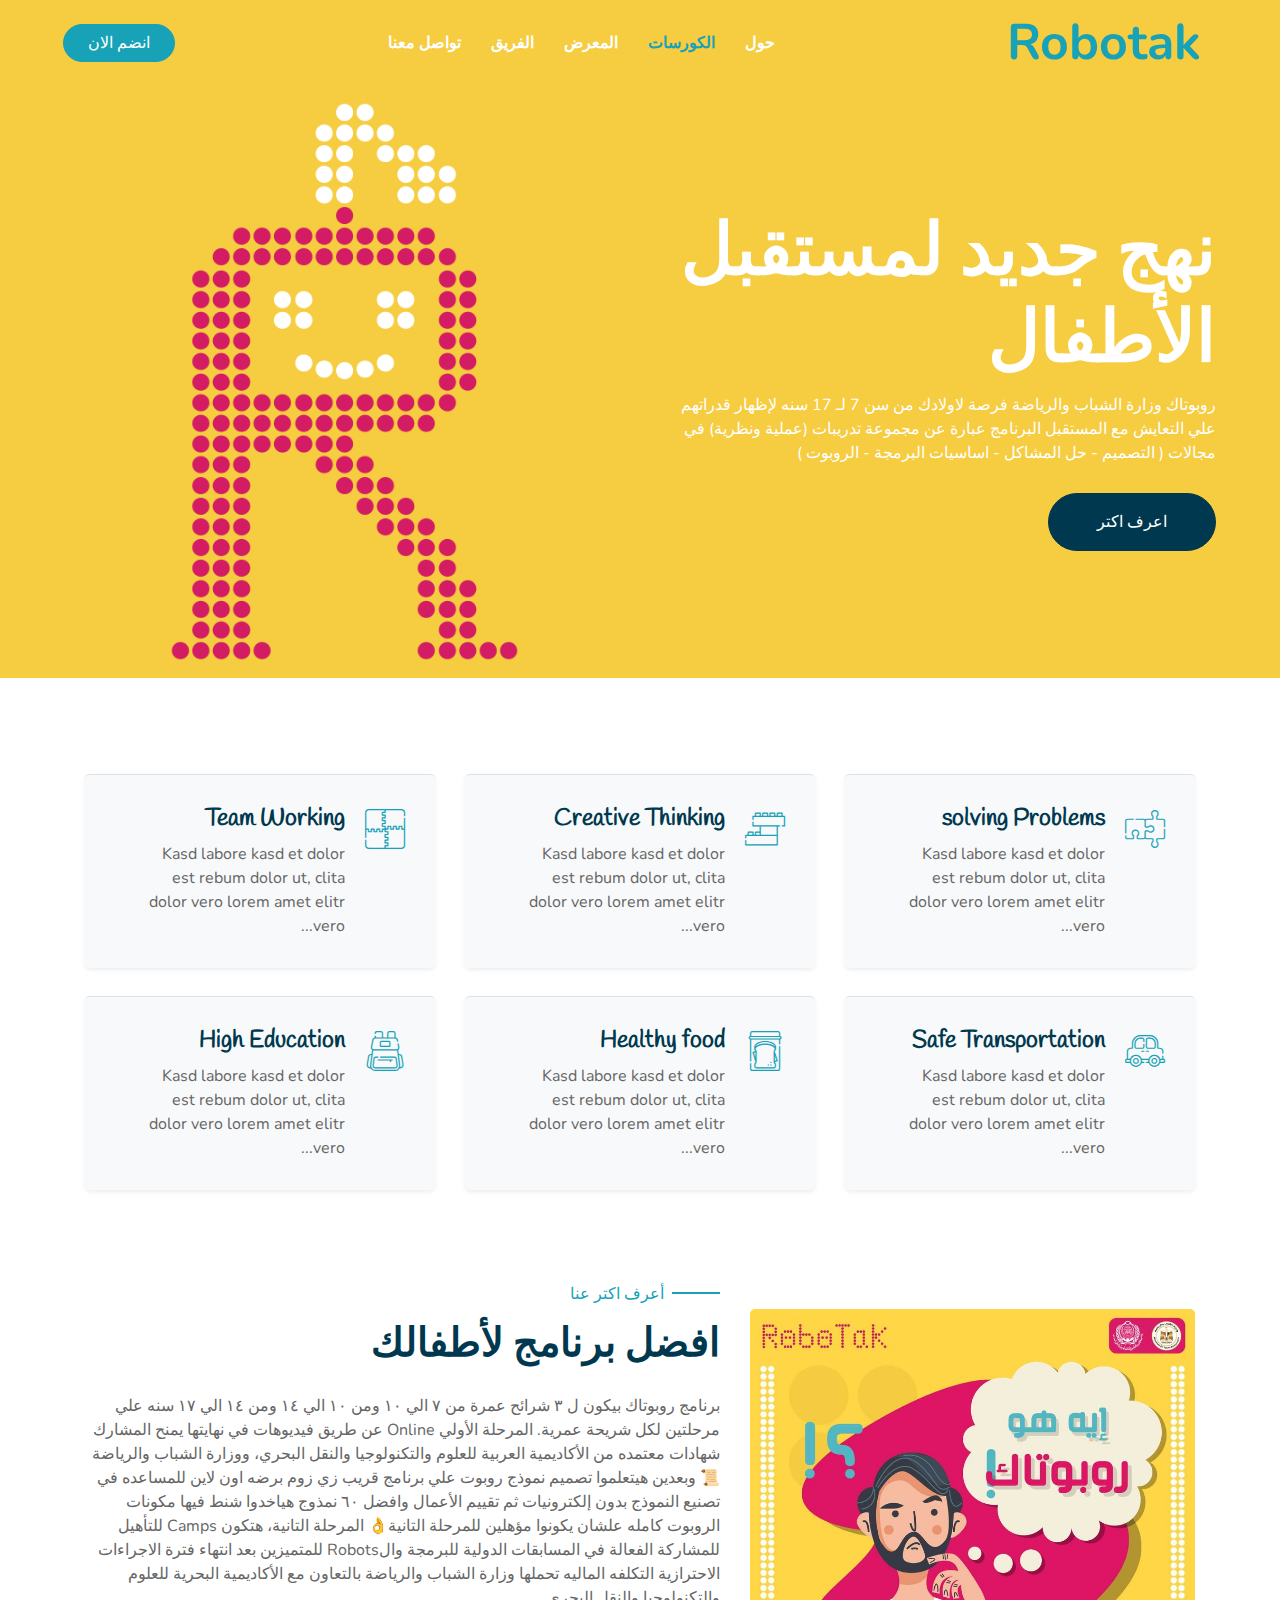
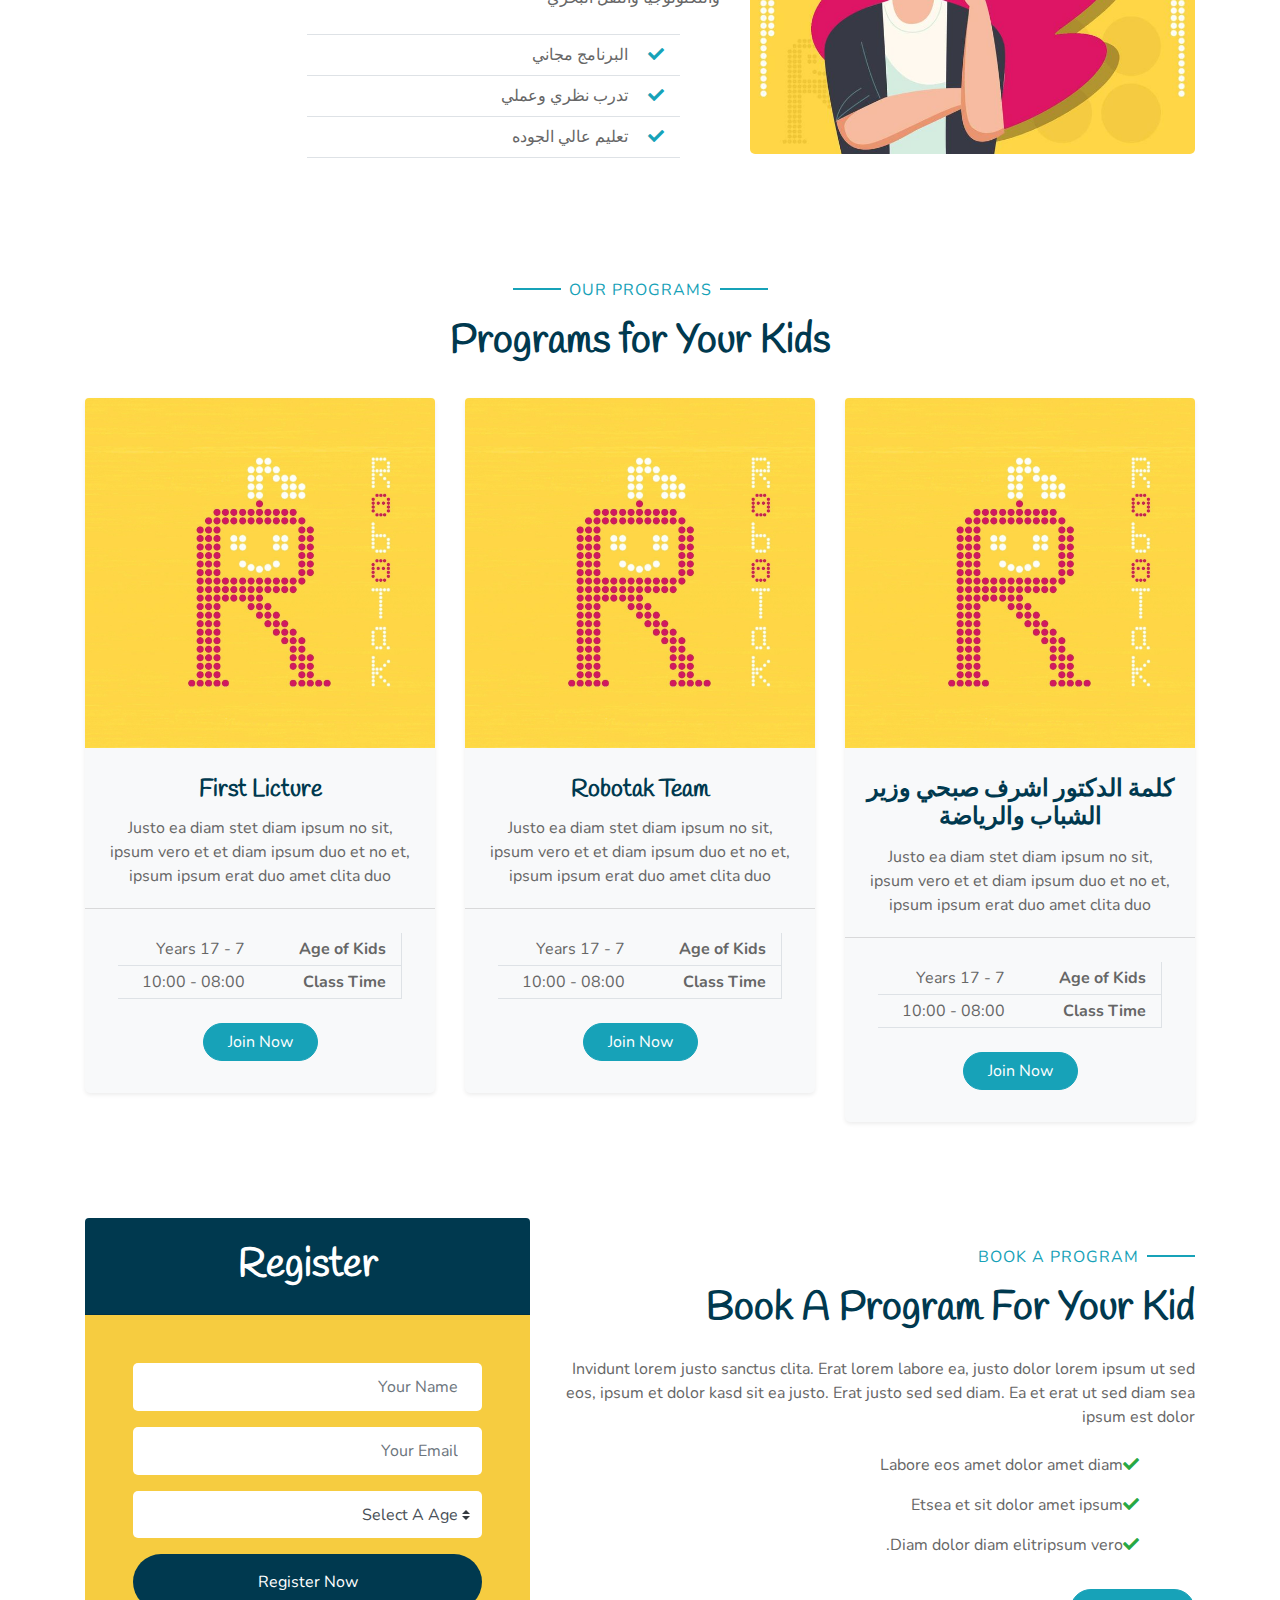
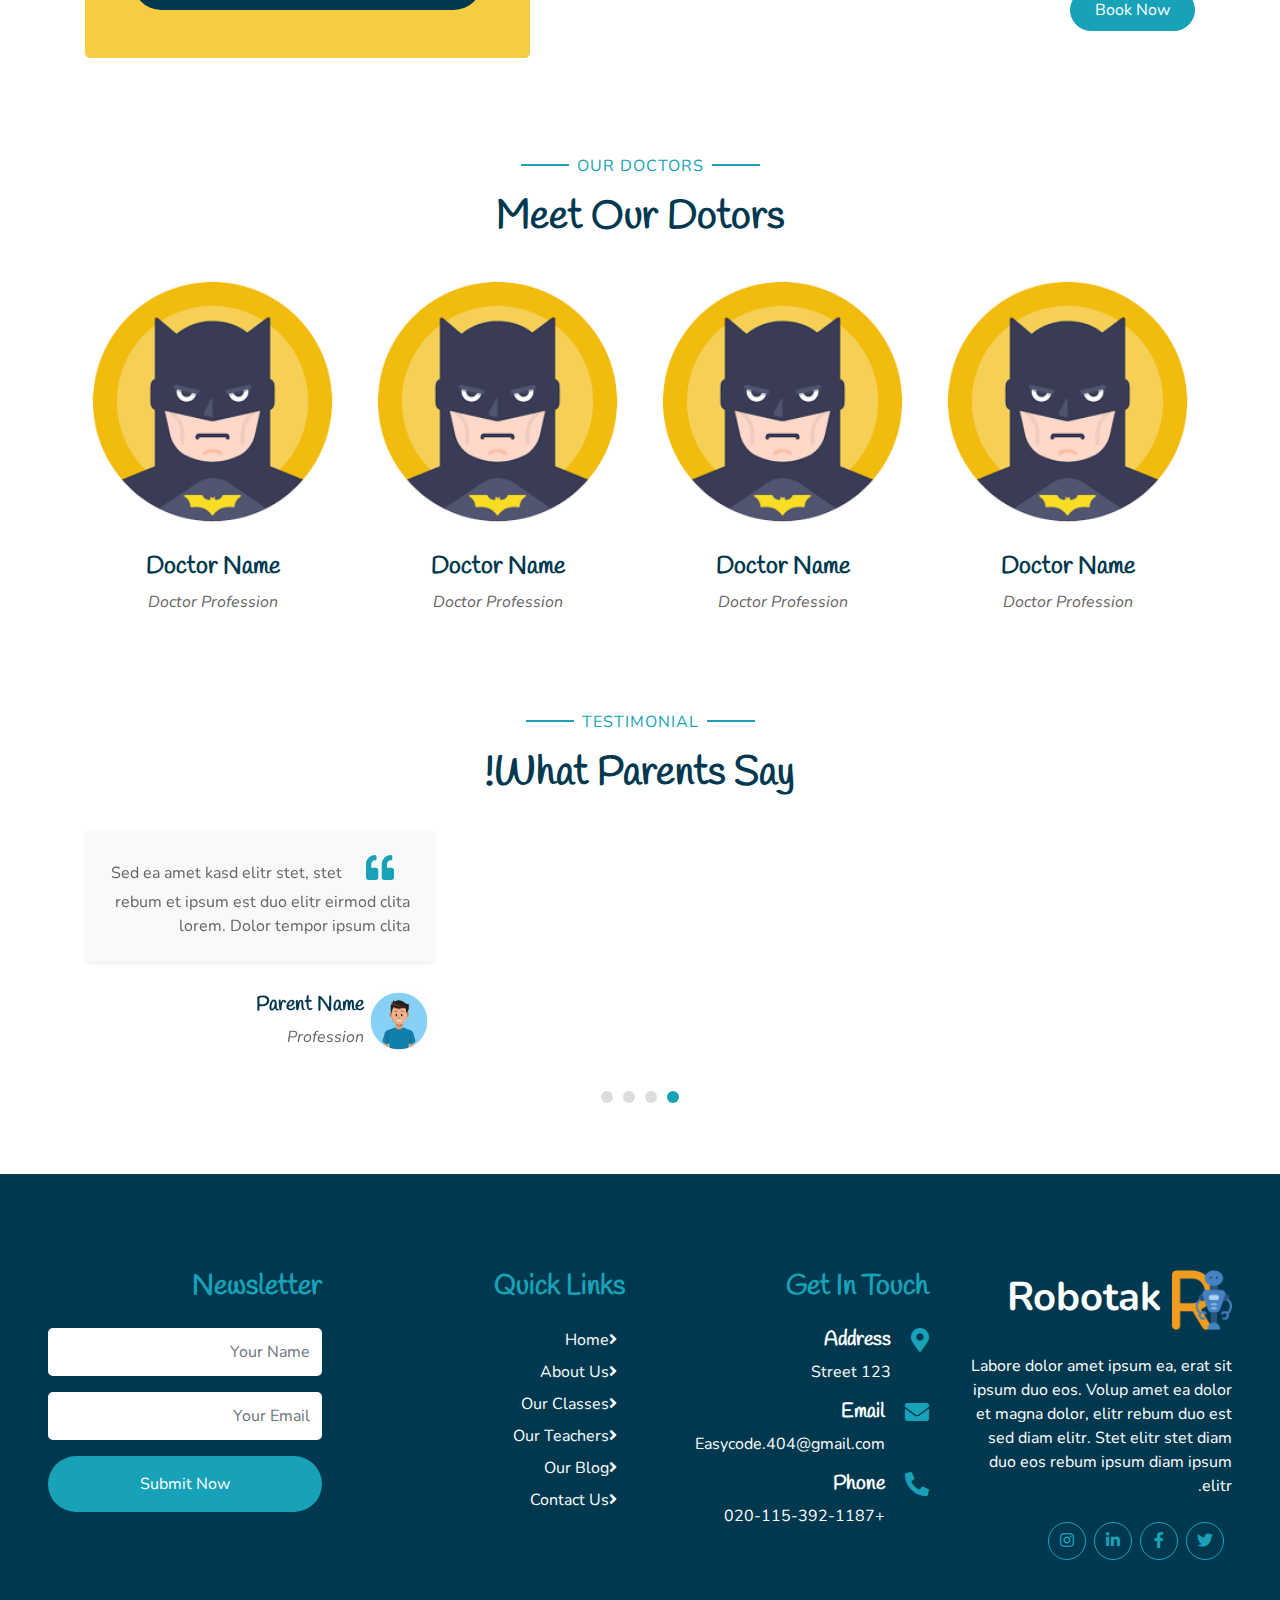
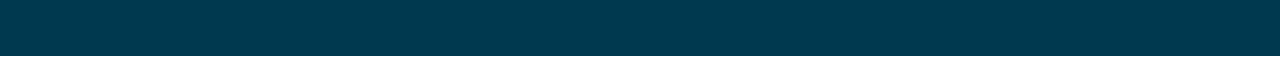
==== index.html @ 868e97be "Update index.html" ====
<!DOCTYPE html>
<html lang="ar" ><head>
    <meta charset="utf-8">
    <title>Robotak - Home</title>
    <meta content="width=device-width, initial-scale=1.0" name="viewport">
    <meta content="Free HTML Templates" name="keywords">
    <meta content="Free HTML Templates" name="description">

    <!-- Favicon -->
    <link href="img/header.png" rel="icon">

    <!-- Google Web Fonts -->
    <link rel="preconnect" href="https://fonts.gstatic.com">
    <link href="https://fonts.googleapis.com/css2?family=Handlee&amp;family=Nunito&amp;display=swap" rel="stylesheet">

    <!-- Font Awesome -->
    <link href="https://cdnjs.cloudflare.com/ajax/libs/font-awesome/5.10.0/css/all.min.css" rel="stylesheet">

    <!-- Flaticon Font -->
    <link href="lib/flaticon/font/flaticon.css" rel="stylesheet">

    <!-- Libraries Stylesheet -->
    <link href="lib/owlcarousel/assets/owl.carousel.min.css" rel="stylesheet">
    <link href="lib/lightbox/css/lightbox.min.css" rel="stylesheet">

    <!-- Customized Bootstrap Stylesheet -->
    <link href="css/style.css" rel="stylesheet">
</head>

<body>
    <!-- Navbar Start -->
    <div class="container-fluid position-relative ">
        <nav class="navbar navbar-expand-lg navbar-light py-3 py-lg-0 px-0 px-lg-5">
            <a href="" class="navbar-brand font-weight-bold text-secondary" style="font-size: 50px;">
                <!-- <img src="img\001-letter-r.png" style="height: 80px; "> -->
                <span class="text-primary">Robotak</span>
            </a>
            <button type="button" class="navbar-toggler" data-toggle="collapse" data-target="#navbarCollapse">
                <span class="navbar-toggler-icon"></span>
            </button>
            <div class="collapse navbar-collapse justify-content-between" id="navbarCollapse">
                <div class="navbar-nav font-weight-bold mx-auto py-0">
                    <a href="about.html" class="nav-item nav-link">حول</a>
                    <a href="class.html" class="nav-item nav-link active">الكورسات</a>
                    <a href="gallery.html" class="nav-item nav-link">المعرض</a>
                    <a href="team.html" class="nav-item nav-link">الفريق</a>
                    <a href="contact.html" class="nav-item nav-link">تواصل معنا</a>


                </div>
                <a href="" class="btn btn-primary px-4">انضم الان</a>

            </div>
        </nav>
    </div>
    <!-- Navbar End -->


    <!-- Header Start -->
    <div class="container-fluid bg-primary px-0 px-md-5 mb-5">
        <div class="row align-items-center px-3">
            
            
<div class="col-lg-6 text-center text-lg-left">
                
                <h1 class="display-3 font-weight-bold text-white">نهج جديد لمستقبل الأطفال</h1>
                <p class="text-white mb-4">روبوتاك وزارة الشباب والرياضة فرصة لاولادك من سن 7 لـ 17 سنه لإظهار قدراتهم علي التعايش مع المستقبل
البرنامج عبارة عن مجموعة تدريبات (عملية ونظرية) في مجالات ( التصميم - حل المشاكل - اساسيات البرمجة - الروبوت )</p>
                <a href="" class="btn btn-secondary mt-1 py-3 px-5">اعرف اكتر</a>
            </div>
            <div class="col-lg-6 text-center text-lg-right">
                <img class="img-fluid mt-5" src="img/header.png" alt="">
            </div>
        </div>
    </div>
    <!-- Header End -->



    <!-- Facilities Start -->
    <div class="container-fluid pt-5">
        <div class="container pb-3">
            <div class="row">
                <div class="col-lg-4 col-md-6 pb-1">
                    <div class="d-flex bg-light shadow-sm border-top rounded mb-4" style="padding: 30px;">
                        <i class="flaticon-040-puzzle h1 font-weight-normal text-primary mb-3"></i>
                        <div class="pl-4">
                            <h4>solving Problems</h4>
                            <p class="m-0">Kasd labore kasd et dolor est rebum dolor ut, clita dolor vero lorem amet elitr vero...</p>
                        </div>
                    </div>
                </div>
                <div class="col-lg-4 col-md-6 pb-1">
                    <div class="d-flex bg-light shadow-sm border-top rounded mb-4" style="padding: 30px;">
                        <i class="flaticon-002-bricks h1 font-weight-normal text-primary mb-3"></i>
                        <div class="pl-4">
                            <h4>Creative Thinking</h4>
                            <p class="m-0">Kasd labore kasd et dolor est rebum dolor ut, clita dolor vero lorem amet elitr vero...</p>
                        </div>
                    </div>
                </div>
                <div class="col-lg-4 col-md-6 pb-1">
                    <div class="d-flex bg-light shadow-sm border-top rounded mb-4" style="padding: 30px;">
                        <i class="flaticon-011-mat h1 font-weight-normal text-primary mb-3"></i>
                        <div class="pl-4">
                            <h4>Team Working</h4>
                            <p class="m-0">Kasd labore kasd et dolor est rebum dolor ut, clita dolor vero lorem amet elitr vero...</p>
                        </div>
                    </div>
                </div>
                <div class="col-lg-4 col-md-6 pb-1">
                    <div class="d-flex bg-light shadow-sm border-top rounded mb-4" style="padding: 30px;">
                        <i class="flaticon-017-toy-car h1 font-weight-normal text-primary mb-3"></i>
                        <div class="pl-4">
                            <h4>Safe Transportation</h4>
                            <p class="m-0">Kasd labore kasd et dolor est rebum dolor ut, clita dolor vero lorem amet elitr vero...</p>
                        </div>
                    </div>
                </div>
                <div class="col-lg-4 col-md-6 pb-1">
                    <div class="d-flex bg-light shadow-sm border-top rounded mb-4" style="padding: 30px;">
                        <i class="flaticon-025-sandwich h1 font-weight-normal text-primary mb-3"></i>
                        <div class="pl-4">
                            <h4>Healthy food</h4>
                            <p class="m-0">Kasd labore kasd et dolor est rebum dolor ut, clita dolor vero lorem amet elitr vero...</p>
                        </div>
                    </div>
                </div>
                <div class="col-lg-4 col-md-6 pb-1">
                    <div class="d-flex bg-light shadow-sm border-top rounded mb-4" style="padding: 30px;">
                        <i class="flaticon-047-backpack h1 font-weight-normal text-primary mb-3"></i>
                        <div class="pl-4">
                            <h4>High Education</h4>
                            <p class="m-0">Kasd labore kasd et dolor est rebum dolor ut, clita dolor vero lorem amet elitr vero...</p>
                        </div>
                    </div>
                </div>
            </div>
        </div>
    </div>
    <!-- Facilities Start -->


    <!-- About Start -->
    <div class="container-fluid py-5">
        <div class="container">
            <div class="row align-items-center">
                <div class="col-lg-5">
                    <img class="img-fluid rounded mb-5 mb-lg-0" src="img/about-1.jpg" alt="">
                </div>
                <div class="col-lg-7">
                    <p class="section-title pr-5"><span class="pr-2">أعرف اكتر عنا</span></p>
                    <h1 class="mb-4">افضل برنامج لأطفالك</h1>
                    <p>برنامج روبوتاك بيكون ل ٣ شرائح عمرة من ٧ الي ١٠ ومن ١٠ الي ١٤ ومن ١٤ الي ١٧ سنه علي مرحلتين لكل شريحة عمرية.
المرحلة الأولي Online عن طريق فيديوهات في نهايتها يمنح المشارك شهادات معتمده من الأكاديمية العربية للعلوم والتكنولوجيا والنقل البحري، ووزارة الشباب والرياضة 📜 وبعدين  هيتعلموا تصميم نموذج روبوت علي برنامج قريب زي زوم برضه اون لاين للمساعده في تصنيع النموذج بدون إلكترونيات ثم تقييم الأعمال وافضل ٦٠ نمذوج هياخدوا شنط فيها مكونات الروبوت كامله علشان يكونوا مؤهلين للمرحلة التانية👌
المرحلة التانية، هتكون Camps للتأهيل للمشاركة الفعالة في المسابقات الدولية للبرمجة والRobots للمتميزين بعد انتهاء فترة الاجراءات الاحترازية
التكلفه الماليه تحملها وزارة الشباب والرياضة بالتعاون مع الأكاديمية البحرية للعلوم والتكنولوجيا والنقل البحري                    </p>
                    <div class="row pt-2 pb-4">
                        
                        <div class="col-6 col-md-8">
                            <ul class="list-inline m-0">
                                <li class="py-2 border-top border-bottom"><i class="fa fa-check text-primary mr-3"></i>البرنامج مجاني</li>
                                <li class="py-2 border-bottom"><i class="fa fa-check text-primary mr-3"></i>تدرب نظري وعملي</li>
                                <li class="py-2 border-bottom"><i class="fa fa-check text-primary mr-3"></i>تعليم عالي الجوده</li>
                            </ul>
                        </div>
                    </div>
                </div>
                
            </div>
        </div>
    </div>
<!-- About End -->


    <!-- Class Start -->
    <div class="container-fluid pt-5">
        <div class="container">
            <div class="text-center pb-2">
                <p class="section-title px-5"><span class="px-2">Our Programs</span></p>
                <h1 class="mb-4">Programs for Your Kids</h1>
            </div>
            <div class="row">
                <div class="col-lg-4 mb-5">
                    <div class="card border-0 bg-light shadow-sm pb-2">
                        <img class="card-img-top mb-2" src="img/class-1.jpg" alt="">
                        <div class="card-body text-center">
                            <h4 class="card-title">كلمة الدكتور اشرف صبحي وزير الشباب والرياضة</h4>
                            <p class="card-text">Justo ea diam stet diam ipsum no sit, ipsum vero et et diam ipsum duo et no et, ipsum ipsum erat duo amet clita duo</p>
                        </div>
                        <div class="card-footer bg-transparent py-4 px-5">
                            <div class="row border-bottom">
                                <div class="col-6 py-1 text-right border-right"><strong>Age of Kids</strong></div>
                                <div class="col-6 py-1">7 - 17 Years</div>
                            </div>

                            <div class="row border-bottom">
                                <div class="col-6 py-1 text-right border-right"><strong>Class Time</strong></div>
                                <div class="col-6 py-1">08:00 - 10:00</div>
                            </div>

                        </div>
                        <a href="https://www.youtube.com/watch?v=14YaxwCvQek&list=PLxtjpo78XnPhURz6PThqGdrMlICVIeZ9c&index=2" class="btn btn-primary px-4 mx-auto mb-4">Join Now</a>
                    </div>
                </div>
                <div class="col-lg-4 mb-5">
                    <div class="card border-0 bg-light shadow-sm pb-2">
                        <img class="card-img-top mb-2" src="img/class-2.jpg" alt="">
                        <div class="card-body text-center">
                            <h4 class="card-title">Robotak Team</h4>
                            <p class="card-text">Justo ea diam stet diam ipsum no sit, ipsum vero et et diam ipsum duo et no et, ipsum ipsum erat duo amet clita duo</p>
                        </div>
                        <div class="card-footer bg-transparent py-4 px-5">
                            <div class="row border-bottom">
                                <div class="col-6 py-1 text-right border-right"><strong>Age of Kids</strong></div>
                                <div class="col-6 py-1">7 - 17 Years</div>
                            </div>

                            <div class="row border-bottom">
                                <div class="col-6 py-1 text-right border-right"><strong>Class Time</strong></div>
                                <div class="col-6 py-1">08:00 - 10:00</div>
                            </div>

                        </div>
                        <a href="https://www.youtube.com/watch?v=yVpdpyHX0MQ&list=PLxtjpo78XnPhURz6PThqGdrMlICVIeZ9c&index=3" class="btn btn-primary px-4 mx-auto mb-4">Join Now</a>
                    </div>
                </div>
                <div class="col-lg-4 mb-5">
                    <div class="card border-0 bg-light shadow-sm pb-2">
                        <img class="card-img-top mb-2" src="img/class-3.jpg" alt="">
                        <div class="card-body text-center">
                            <h4 class="card-title">First Licture</h4>
                            <p class="card-text">Justo ea diam stet diam ipsum no sit, ipsum vero et et diam ipsum duo et no et, ipsum ipsum erat duo amet clita duo</p>
                        </div>
                        <div class="card-footer bg-transparent py-4 px-5">
                            <div class="row border-bottom">
                                <div class="col-6 py-1 text-right border-right"><strong>Age of Kids</strong></div>
                                <div class="col-6 py-1">7 - 17 Years</div>
                            </div>

                            <div class="row border-bottom">
                                <div class="col-6 py-1 text-right border-right"><strong>Class Time</strong></div>
                                <div class="col-6 py-1">08:00 - 10:00</div>
                            </div>

                        </div>
                        <a href="https://www.youtube.com/watch?v=VbDsN7UpAZU&list=PLxtjpo78XnPhURz6PThqGdrMlICVIeZ9c&index=4" class="btn btn-primary px-4 mx-auto mb-4">Join Now</a>
                    </div>
                </div>
            </div>
        </div>
    </div>
    <!-- Class End -->


    <!-- Registration Start -->
    <div class="container-fluid py-5">
        <div class="container">
            <div class="row align-items-center">
                <div class="col-lg-7 mb-5 mb-lg-0">
                    <p class="section-title pr-5"><span class="pr-2">Book A Program</span></p>
                    <h1 class="mb-4">Book A Program For Your Kid</h1>
                    <p>Invidunt lorem justo sanctus clita. Erat lorem labore ea, justo dolor lorem ipsum ut sed eos, ipsum et dolor kasd sit ea justo. Erat justo sed sed diam. Ea et erat ut sed diam sea ipsum est dolor
                    </p>
                    <ul class="list-inline m-0">
                        <li class="py-2"><i class="fa fa-check text-success mr-3"></i>Labore eos amet dolor amet diam</li>
                        <li class="py-2"><i class="fa fa-check text-success mr-3"></i>Etsea et sit dolor amet ipsum</li>
                        <li class="py-2"><i class="fa fa-check text-success mr-3"></i>Diam dolor diam elitripsum vero.</li>
                    </ul>
                    <a href="" class="btn btn-primary mt-4 py-2 px-4">Book Now</a>
                </div>
                <div class="col-lg-5">
                    <div class="card border-0">
                        <div class="card-header bg-secondary text-center p-4">
                            <h1 class="text-white m-0">Register</h1>
                        </div>
                        <div class="card-body rounded-bottom bg-primary p-5">
                            <form>
                                <div class="form-group">
                                    <input type="text" class="form-control border-0 p-4" placeholder="Your Name" required="required" />
                                </div>
                                <div class="form-group">
                                    <input type="email" class="form-control border-0 p-4" placeholder="Your Email" required="required" />
                                </div>
                                <div class="form-group">
                                    <select class="custom-select border-0 px-4" style="height: 47px;">
                                        <option selected>Select A Age</option>
                                        <option value="1">7-13</option>
                                        <option value="2">14-17</option>
                
                                    </select>
                                </div>
                                <div>
                                    <button class="btn btn-secondary btn-block border-0 py-3" type="submit">Register Now</button>
                                </div>
                            </form>
                        </div>
                    </div>
                </div>
            </div>
        </div>
    </div>
    <!-- Registration End -->


    <!-- Team Start -->
    <div class="container-fluid pt-5">
        <div class="container">
            <div class="text-center pb-2">
                <p class="section-title px-5"><span class="px-2">Our Doctors</span></p>
                <h1 class="mb-4">Meet Our Dotors</h1>
            </div>
            <div class="row">
                <div class="col-md-6 col-lg-3 text-center team mb-5">
                    <div class="position-relative overflow-hidden mb-4" style="border-radius: 100%;">
                        <img class="img-fluid w-100" src="img/team-1.png" alt="">
                        <div class="team-social d-flex align-items-center justify-content-center w-100 h-100 position-absolute">
                            <a class="btn btn-outline-light text-center mr-2 px-0" style="width: 38px; height: 38px;" href="#"><i class="fab fa-twitter"></i></a>
                            <a class="btn btn-outline-light text-center mr-2 px-0" style="width: 38px; height: 38px;" href="#"><i class="fab fa-facebook-f"></i></a>
                            <a class="btn btn-outline-light text-center px-0" style="width: 38px; height: 38px;" href="#"><i class="fab fa-linkedin-in"></i></a>
                        </div>
                    </div>
                    <h4>Doctor Name</h4>
                    <i>Doctor Profession</i>
                </div>
                <div class="col-md-6 col-lg-3 text-center team mb-5">
                    <div class="position-relative overflow-hidden mb-4" style="border-radius: 100%;">
                        <img class="img-fluid w-100" src="img/team-2.png" alt="">
                        <div class="team-social d-flex align-items-center justify-content-center w-100 h-100 position-absolute">
                            <a class="btn btn-outline-light text-center mr-2 px-0" style="width: 38px; height: 38px;" href="#"><i class="fab fa-twitter"></i></a>
                            <a class="btn btn-outline-light text-center mr-2 px-0" style="width: 38px; height: 38px;" href="#"><i class="fab fa-facebook-f"></i></a>
                            <a class="btn btn-outline-light text-center px-0" style="width: 38px; height: 38px;" href="#"><i class="fab fa-linkedin-in"></i></a>
                        </div>
                    </div>
                    <h4>Doctor Name</h4>
                    <i>Doctor Profession</i>
                </div>
                <div class="col-md-6 col-lg-3 text-center team mb-5">
                    <div class="position-relative overflow-hidden mb-4" style="border-radius: 100%;">
                        <img class="img-fluid w-100" src="img/team-3.png" alt="">
                        <div class="team-social d-flex align-items-center justify-content-center w-100 h-100 position-absolute">
                            <a class="btn btn-outline-light text-center mr-2 px-0" style="width: 38px; height: 38px;" href="#"><i class="fab fa-twitter"></i></a>
                            <a class="btn btn-outline-light text-center mr-2 px-0" style="width: 38px; height: 38px;" href="#"><i class="fab fa-facebook-f"></i></a>
                            <a class="btn btn-outline-light text-center px-0" style="width: 38px; height: 38px;" href="#"><i class="fab fa-linkedin-in"></i></a>
                        </div>
                    </div>
                    <h4>Doctor Name</h4>
                    <i>Doctor Profession</i>
                </div>
                <div class="col-md-6 col-lg-3 text-center team mb-5">
                    <div class="position-relative overflow-hidden mb-4" style="border-radius: 100%;">
                        <img class="img-fluid w-100" src="img/team-4.png" alt="">
                        <div class="team-social d-flex align-items-center justify-content-center w-100 h-100 position-absolute">
                            <a class="btn btn-outline-light text-center mr-2 px-0" style="width: 38px; height: 38px;" href="#"><i class="fab fa-twitter"></i></a>
                            <a class="btn btn-outline-light text-center mr-2 px-0" style="width: 38px; height: 38px;" href="#"><i class="fab fa-facebook-f"></i></a>
                            <a class="btn btn-outline-light text-center px-0" style="width: 38px; height: 38px;" href="#"><i class="fab fa-linkedin-in"></i></a>
                        </div>
                    </div>
                    <h4>Doctor Name</h4>
                    <i>Doctor Profession</i>
                </div>
            </div>
        </div>
    </div>
    <!-- Team End -->


    <!-- Testimonial Start -->
    <div class="container-fluid py-5">
        <div class="container p-0">
            <div class="text-center pb-2">
                <p class="section-title px-5"><span class="px-2">Testimonial</span></p>
                <h1 class="mb-4">What Parents Say!</h1>
            </div>
            <div class="owl-carousel testimonial-carousel">
                <div class="testimonial-item px-3">
                    <div class="bg-light shadow-sm rounded mb-4 p-4">
                        <h3 class="fas fa-quote-left text-primary mr-3"></h3>
                        Sed ea amet kasd elitr stet, stet rebum et ipsum est duo elitr eirmod clita lorem. Dolor tempor ipsum clita
                    </div>
                    <div class="d-flex align-items-center">
                        <img class="rounded-circle" src="img/testimonial-1.jpg" style="width: 70px; height: 70px;" alt="Image">
                        <div class="pl-3">
                            <h5>Parent Name</h5>
                            <i>Profession</i>
                        </div>
                    </div>
                </div>
                <div class="testimonial-item px-3">
                    <div class="bg-light shadow-sm rounded mb-4 p-4">
                        <h3 class="fas fa-quote-left text-primary mr-3"></h3>
                        Sed ea amet kasd elitr stet, stet rebum et ipsum est duo elitr eirmod clita lorem. Dolor tempor ipsum clita
                    </div>
                    <div class="d-flex align-items-center">
                        <img class="rounded-circle" src="img/testimonial-2.jpg" style="width: 70px; height: 70px;" alt="Image">
                        <div class="pl-3">
                            <h5>Parent Name</h5>
                            <i>Profession</i>
                        </div>
                    </div>
                </div>
                <div class="testimonial-item px-3">
                    <div class="bg-light shadow-sm rounded mb-4 p-4">
                        <h3 class="fas fa-quote-left text-primary mr-3"></h3>
                        Sed ea amet kasd elitr stet, stet rebum et ipsum est duo elitr eirmod clita lorem. Dolor tempor ipsum clita
                    </div>
                    <div class="d-flex align-items-center">
                        <img class="rounded-circle" src="img/testimonial-3.jpg" style="width: 70px; height: 70px;" alt="Image">
                        <div class="pl-3">
                            <h5>Parent Name</h5>
                            <i>Profession</i>
                        </div>
                    </div>
                </div>
                <div class="testimonial-item px-3">
                    <div class="bg-light shadow-sm rounded mb-4 p-4">
                        <h3 class="fas fa-quote-left text-primary mr-3"></h3>
                        Sed ea amet kasd elitr stet, stet rebum et ipsum est duo elitr eirmod clita lorem. Dolor tempor ipsum clita
                    </div>
                    <div class="d-flex align-items-center">
                        <img class="rounded-circle" src="img/testimonial-4.jpg" style="width: 70px; height: 70px;" alt="Image">
                        <div class="pl-3">
                            <h5>Parent Name</h5>
                            <i>Profession</i>
                        </div>
                    </div>
                </div>
            </div>
        </div>
    </div>
    <!-- Testimonial End -->


    

    <!-- Footer Start -->
    <div class="container-fluid bg-secondary text-white mt-5 py-5 px-sm-3 px-md-5">
        <div class="row pt-5">
            <div class="col-lg-3 col-md-6 mb-5">
                <a href="" class="navbar-brand font-weight-bold text-primary m-0 mb-4 p-0" style="font-size: 40px; line-height: 40px;">
                    <img src="img\001-letter-r.png" style="height: 60px; ">
                    <span class="text-white">Robotak</span>
                </a>
                <p>Labore dolor amet ipsum ea, erat sit ipsum duo eos. Volup amet ea dolor et magna dolor, elitr rebum duo est sed diam elitr. Stet elitr stet diam duo eos rebum ipsum diam ipsum elitr.</p>
                <div class="d-flex justify-content-start mt-4">
                    <a class="btn btn-outline-primary rounded-circle text-center mr-2 px-0" style="width: 38px; height: 38px;" href="#"><i class="fab fa-twitter"></i></a>
                    <a class="btn btn-outline-primary rounded-circle text-center mr-2 px-0" style="width: 38px; height: 38px;" href="#"><i class="fab fa-facebook-f"></i></a>
                    <a class="btn btn-outline-primary rounded-circle text-center mr-2 px-0" style="width: 38px; height: 38px;" href="#"><i class="fab fa-linkedin-in"></i></a>
                    <a class="btn btn-outline-primary rounded-circle text-center mr-2 px-0" style="width: 38px; height: 38px;" href="#"><i class="fab fa-instagram"></i></a>
                </div>
            </div>
            <div class="col-lg-3 col-md-6 mb-5">
                <h3 class="text-primary mb-4">Get In Touch</h3>
                <div class="d-flex">
                    <h4 class="fa fa-map-marker-alt text-primary"></h4>
                    <div class="pl-3">
                        <h5 class="text-white">Address</h5>
                        <p>123 Street</p>
                    </div>
                </div>
                <div class="d-flex">
                    <h4 class="fa fa-envelope text-primary"></h4>
                    <div class="pl-3">
                        <h5 class="text-white">Email</h5>
                        <p>Easycode.404@gmail.com</p>
                    </div>
                </div>
                <div class="d-flex">
                    <h4 class="fa fa-phone-alt text-primary"></h4>
                    <div class="pl-3">
                        <h5 class="text-white">Phone</h5>
                        <p>+020-115-392-1187</p>
                    </div>
                </div>
            </div>
            <div class="col-lg-3 col-md-6 mb-5">
                <h3 class="text-primary mb-4">Quick Links</h3>
                <div class="d-flex flex-column justify-content-start">
                    <a class="text-white mb-2" href="index.html"><i class="fa fa-angle-right mr-2"></i>Home</a>
                    <a class="text-white mb-2" href="about.html"><i class="fa fa-angle-right mr-2"></i>About Us</a>
                    <a class="text-white mb-2" href="class.html"><i class="fa fa-angle-right mr-2"></i>Our Classes</a>
                    <a class="text-white mb-2" href="team.html"><i class="fa fa-angle-right mr-2"></i>Our Teachers</a>
                    <a class="text-white mb-2" href="blog.html"><i class="fa fa-angle-right mr-2"></i>Our Blog</a>
                    <a class="text-white" href="contact.html"><i class="fa fa-angle-right mr-2"></i>Contact Us</a>
                </div>
            </div>
            <div class="col-lg-3 col-md-6 mb-5">
                <h3 class="text-primary mb-4">Newsletter</h3>
                <form action="">
                    <div class="form-group">
                        <input type="text" class="form-control border-0 py-4" placeholder="Your Name" required="required" />
                    </div>
                    <div class="form-group">
                        <input type="email" class="form-control border-0 py-4" placeholder="Your Email" required="required" />
                    </div>
                    <div>
                        <button class="btn btn-primary btn-block border-0 py-3" type="submit">Submit Now</button>
                    </div>
                </form>
            </div>
        </div>
    </div>
    <!-- Footer End -->


    <!-- Back to Top -->
    <a href="#" class="btn btn-primary p-3 back-to-top"><i class="fa fa-angle-double-up"></i></a>


    <!-- JavaScript Libraries -->
    <script src="https://code.jquery.com/jquery-3.4.1.min.js"></script>
    <script src="https://stackpath.bootstrapcdn.com/bootstrap/4.4.1/js/bootstrap.bundle.min.js"></script>
    <script src="lib/easing/easing.min.js"></script>
    <script src="lib/owlcarousel/owl.carousel.min.js"></script>
    <script src="lib/isotope/isotope.pkgd.min.js"></script>
    <script src="lib/lightbox/js/lightbox.min.js"></script>

    <!-- Contact Javascript File -->
    <script src="mail/jqBootstrapValidation.min.js"></script>
    <script src="mail/contact.js"></script>


    <script src="js/main.js"></script>
</body>

</html>
---- lib/flaticon/font/flaticon.css ----
@font-face {
  font-family: "Flaticon";
  src: url("./Flaticon.eot");
  src: url("./Flaticon.eot?#iefix") format("embedded-opentype"),
       url("./Flaticon.woff2") format("woff2"),
       url("./Flaticon.woff") format("woff"),
       url("./Flaticon.ttf") format("truetype"),
       url("./Flaticon.svg#Flaticon") format("svg");
  font-weight: normal;
  font-style: normal;
}

@media screen and (-webkit-min-device-pixel-ratio:0) {
  @font-face {
    font-family: "Flaticon";
    src: url("./Flaticon.svg#Flaticon") format("svg");
  }
}

[class^="flaticon-"]:before, [class*=" flaticon-"]:before,
[class^="flaticon-"]:after, [class*=" flaticon-"]:after {   
  font-family: Flaticon;
        font-size: 20px;
font-style: normal;
margin-left: 20px;
}

.flaticon-001-swing:before { content: "\f100"; }
.flaticon-002-bricks:before { content: "\f101"; }
.flaticon-003-feeding-bottle:before { content: "\f102"; }
.flaticon-004-balloons:before { content: "\f103"; }
.flaticon-005-marker:before { content: "\f104"; }
.flaticon-006-spinning-top:before { content: "\f105"; }
.flaticon-007-sandbox:before { content: "\f106"; }
.flaticon-008-tambourine:before { content: "\f107"; }
.flaticon-009-bib:before { content: "\f108"; }
.flaticon-010-slide:before { content: "\f109"; }
.flaticon-011-mat:before { content: "\f10a"; }
.flaticon-012-kite:before { content: "\f10b"; }
.flaticon-013-brush:before { content: "\f10c"; }
.flaticon-014-blackboard:before { content: "\f10d"; }
.flaticon-015-potty:before { content: "\f10e"; }
.flaticon-016-apple:before { content: "\f10f"; }
.flaticon-017-toy-car:before { content: "\f110"; }
.flaticon-018-ball:before { content: "\f111"; }
.flaticon-019-pencil:before { content: "\f112"; }
.flaticon-020-rattle:before { content: "\f113"; }
.flaticon-021-juice-box:before { content: "\f114"; }
.flaticon-022-drum:before { content: "\f115"; }
.flaticon-023-girl:before { content: "\f116"; }
.flaticon-024-shape-toy:before { content: "\f117"; }
.flaticon-025-sandwich:before { content: "\f118"; }
.flaticon-026-paper-boat:before { content: "\f119"; }
.flaticon-027-xylophone:before { content: "\f11a"; }
.flaticon-028-kindergarten:before { content: "\f11b"; }
.flaticon-029-clock:before { content: "\f11c"; }
.flaticon-030-crayons:before { content: "\f11d"; }
.flaticon-031-bell:before { content: "\f11e"; }
.flaticon-032-book:before { content: "\f11f"; }
.flaticon-033-blocks:before { content: "\f120"; }
.flaticon-034-popsicle:before { content: "\f121"; }
.flaticon-035-table:before { content: "\f122"; }
.flaticon-036-boy:before { content: "\f123"; }
.flaticon-037-toys:before { content: "\f124"; }
.flaticon-038-locker:before { content: "\f125"; }
.flaticon-039-seesaw:before { content: "\f126"; }
.flaticon-040-puzzle:before { content: "\f127"; }
.flaticon-041-abacus:before { content: "\f128"; }
.flaticon-042-synthesizer:before { content: "\f129"; }
.flaticon-043-teddy-bear:before { content: "\f12a"; }
.flaticon-044-scissors:before { content: "\f12b"; }
.flaticon-045-cookies:before { content: "\f12c"; }
.flaticon-046-bucket:before { content: "\f12d"; }
.flaticon-047-backpack:before { content: "\f12e"; }
.flaticon-048-paper-plane:before { content: "\f12f"; }
.flaticon-049-cutlery:before { content: "\f130"; }
.flaticon-050-fence:before { content: "\f131"; }
---- css/style.css ----
/******* Bootstrap Theming ********/


/*!
 * Bootstrap v4.5.3 (https://getbootstrap.com/)
 * Copyright 2011-2020 The Bootstrap Authors
 * Copyright 2011-2020 Twitter, Inc.
 * Licensed under MIT (https://github.com/twbs/bootstrap/blob/main/LICENSE)
 */

 :root {
    --blue: #007bff;
    --indigo: #6610f2;
    --purple: #6f42c1;
    --pink: #e83e8c;
    --red: #dc3545;
    --orange: #fd7e14;
    --yellow: #ffc107;
    --green: #28a745;
    --teal: #20c997;
    --cyan: #17a2b8;
    --white: #fff;
    --gray: #6c757d;
    --gray-dark: #343a40;
    --primary: #17a2b8;
    --secondary: #00394f;
    --success: #28a745;
    --info: #17a2b8;
    --warning: #ffc107;
    --danger: #dc3545;
    --light: #f8f9fa;
    --dark: #343a40;
    --breakpoint-xs: 0;
    --breakpoint-sm: 576px;
    --breakpoint-md: 768px;
    --breakpoint-lg: 992px;
    --breakpoint-xl: 1200px;
    --font-family-sans-serif: "Nunito", sans-serif;
    --font-family-monospace: SFMono-Regular, Menlo, Monaco, Consolas, "Liberation Mono", "Courier New", monospace;
}

*,
*::before,
*::after {
    box-sizing: border-box;
}

html {
    direction: rtl;
    font-family: sans-serif;
    line-height: 1.15;
    -webkit-text-size-adjust: 100%;
    -webkit-tap-highlight-color: rgba(0, 0, 0, 0);
}

article,
aside,
figcaption,
figure,
footer,
header,
hgroup,
main,
nav,
section {
    display: block;
}
.container-fluid.position-relative {
    background: #f6cc40;
}

body {
    margin: 0;
    font-family: "Nunito", sans-serif;
    font-size: 1rem;
    font-weight: 400;
    line-height: 1.5;
    color: #666666;
    text-align: right;
    background-color: #fff;
}
/* width */
::-webkit-scrollbar {
  width: 0px;
}
.container-fluid.position-relative {
    background: #f6cc40;
}
[tabindex="-1"]:focus:not(:focus-visible) {
    outline: 0 !important;
}

hr {
    box-sizing: content-box;
    height: 0;
    overflow: visible;
}

h1,
h2,
h3,
h4,
h5,
h6 {
    margin-top: 0;
    margin-bottom: 0.5rem;
}

p {
    margin-top: 0;
    margin-bottom: 1rem;
}

abbr[title],
abbr[data-original-title] {
    text-decoration: underline;
    text-decoration: underline dotted;
    cursor: help;
    border-bottom: 0;
    text-decoration-skip-ink: none;
}

address {
    margin-bottom: 1rem;
    font-style: normal;
    line-height: inherit;
}

ol,
ul,
dl {
    margin-top: 0;
    margin-bottom: 1rem;
}

ol ol,
ul ul,
ol ul,
ul ol {
    margin-bottom: 0;
}

dt {
    font-weight: 700;
}

dd {
    margin-bottom: .5rem;
    margin-left: 0;
}

blockquote {
    margin: 0 0 1rem;
}

b,
strong {
    font-weight: bolder;
}

small {
    font-size: 80%;
}

sub,
sup {
    position: relative;
    font-size: 75%;
    line-height: 0;
    vertical-align: baseline;
}

sub {
    bottom: -.25em;
}

sup {
    top: -.5em;
}

a {
    color: #17a2b8;
    text-decoration: none;
    background-color: transparent;
}

a:hover {
    color: #0f6674;
    text-decoration: underline;
}

a:not([href]):not([class]) {
    color: inherit;
    text-decoration: none;
}

a:not([href]):not([class]):hover {
    color: inherit;
    text-decoration: none;
}

pre,
code,
kbd,
samp {
    font-family: SFMono-Regular, Menlo, Monaco, Consolas, "Liberation Mono", "Courier New", monospace;
    font-size: 1em;
}

pre {
    margin-top: 0;
    margin-bottom: 1rem;
    overflow: auto;
    -ms-overflow-style: scrollbar;
}

figure {
    margin: 0 0 1rem;
}

img {
    vertical-align: middle;
    border-style: none;
}

svg {
    overflow: hidden;
    vertical-align: middle;
}

table {
    border-collapse: collapse;
}

caption {
    padding-top: 0.75rem;
    padding-bottom: 0.75rem;
    color: #6c757d;
    text-align: left;
    caption-side: bottom;
}

th {
    text-align: inherit;
    text-align: -webkit-match-parent;
}

label {
    display: inline-block;
    margin-bottom: 0.5rem;
}

button {
    border-radius: 0;
}

button:focus {
    outline: 1px dotted;
    outline: 5px auto -webkit-focus-ring-color;
}

input,
button,
select,
optgroup,
textarea {
    margin: 0;
    font-family: inherit;
    font-size: inherit;
    line-height: inherit;
}

button,
input {
    overflow: visible;
}

button,
select {
    text-transform: none;
}

[role="button"] {
    cursor: pointer;
}

select {
    word-wrap: normal;
}

button,
[type="button"],
[type="reset"],
[type="submit"] {
    -webkit-appearance: button;
}

button:not(:disabled),
[type="button"]:not(:disabled),
[type="reset"]:not(:disabled),
[type="submit"]:not(:disabled) {
    cursor: pointer;
}

button::-moz-focus-inner,
[type="button"]::-moz-focus-inner,
[type="reset"]::-moz-focus-inner,
[type="submit"]::-moz-focus-inner {
    padding: 0;
    border-style: none;
}

input[type="radio"],
input[type="checkbox"] {
    box-sizing: border-box;
    padding: 0;
}

textarea {
    overflow: auto;
    resize: vertical;
}

fieldset {
    min-width: 0;
    padding: 0;
    margin: 0;
    border: 0;
}

legend {
    display: block;
    width: 100%;
    max-width: 100%;
    padding: 0;
    margin-bottom: .5rem;
    font-size: 1.5rem;
    line-height: inherit;
    color: inherit;
    white-space: normal;
}

@media (max-width: 1200px) {
    legend {
        font-size: calc(1.275rem + 0.3vw);
    }
}

progress {
    vertical-align: baseline;
}

[type="number"]::-webkit-inner-spin-button,
[type="number"]::-webkit-outer-spin-button {
    height: auto;
}

[type="search"] {
    outline-offset: -2px;
    -webkit-appearance: none;
}

[type="search"]::-webkit-search-decoration {
    -webkit-appearance: none;
}

::-webkit-file-upload-button {
    font: inherit;
    -webkit-appearance: button;
}

output {
    display: inline-block;
}

summary {
    display: list-item;
    cursor: pointer;
}

template {
    display: none;
}

[hidden] {
    display: none !important;
}

h1,
h2,
h3,
h4,
h5,
h6,
.h1,
.h2,
.h3,
.h4,
.h5,
.h6 {
    margin-bottom: 0.5rem;
    font-family: "Handlee", cursive;
    font-weight: bold;
    line-height: 1.2;
    color: #00394f;
}

h1,
.h1 {
    font-size: 2.5rem;
}

@media (max-width: 1200px) {
    h1,
    .h1 {
        font-size: calc(1.375rem + 1.5vw);
    }
}

h2,
.h2 {
    font-size: 2rem;
}

@media (max-width: 1200px) {
    h2,
    .h2 {
        font-size: calc(1.325rem + 0.9vw);
    }
}

h3,
.h3 {
    font-size: 1.75rem;
}

@media (max-width: 1200px) {
    h3,
    .h3 {
        font-size: calc(1.3rem + 0.6vw);
    }
}

h4,
.h4 {
    font-size: 1.5rem;
}

@media (max-width: 1200px) {
    h4,
    .h4 {
        font-size: calc(1.275rem + 0.3vw);
    }
}

h5,
.h5 {
    font-size: 1.25rem;
}

h6,
.h6 {
    font-size: 1rem;
}

.lead {
    font-size: 1.25rem;
    font-weight: 300;
}

.display-1 {
    font-size: 6rem;
    font-weight: 300;
    line-height: 1.2;
}

@media (max-width: 1200px) {
    .display-1 {
        font-size: calc(1.725rem + 5.7vw);
    }
}

.display-2 {
    font-size: 5.5rem;
    font-weight: 300;
    line-height: 1.2;
}

@media (max-width: 1200px) {
    .display-2 {
        font-size: calc(1.675rem + 5.1vw);
    }
}

.display-3 {
    font-size: 4.5rem;
    font-weight: 300;
    line-height: 1.2;
}

@media (max-width: 1200px) {
    .display-3 {
        font-size: calc(1.575rem + 3.9vw);
    }
}

.display-4 {
    font-size: 3.5rem;
    font-weight: 300;
    line-height: 1.2;
}

@media (max-width: 1200px) {
    .display-4 {
        font-size: calc(1.475rem + 2.7vw);
    }
}

hr {
    margin-top: 1rem;
    margin-bottom: 1rem;
    border: 0;
    border-top: 1px solid rgba(0, 0, 0, 0.1);
}

small,
.small {
    font-size: 80%;
    font-weight: 400;
}

mark,
.mark {
    padding: 0.2em;
    background-color: #fcf8e3;
}

.list-unstyled {
    padding-left: 0;
    list-style: none;
}

.list-inline {
    padding-left: 0;
    list-style: none;
}

.list-inline-item {
    display: inline-block;
}

.list-inline-item:not(:last-child) {
    margin-right: 0.5rem;
}

.initialism {
    font-size: 90%;
    text-transform: uppercase;
}

.blockquote {
    margin-bottom: 1rem;
    font-size: 1.25rem;
}

.blockquote-footer {
    display: block;
    font-size: 80%;
    color: #6c757d;
}

.blockquote-footer::before {
    content: "\2014\00A0";
}

.img-fluid {
    max-width: 100%;
    height: auto;
}

.img-thumbnail {
    padding: 0.25rem;
    background-color: #fff;
    border: 1px solid #dee2e6;
    border-radius: 5px;
    max-width: 100%;
    height: auto;
}

.figure {
    display: inline-block;
}

.figure-img {
    margin-bottom: 0.5rem;
    line-height: 1;
}

.figure-caption {
    font-size: 90%;
    color: #6c757d;
}

code {
    font-size: 87.5%;
    color: #e83e8c;
    word-wrap: break-word;
}

a>code {
    color: inherit;
}

kbd {
    padding: 0.2rem 0.4rem;
    font-size: 87.5%;
    color: #fff;
    background-color: #212529;
    border-radius: 0.2rem;
}

kbd kbd {
    padding: 0;
    font-size: 100%;
    font-weight: 700;
}

pre {
    display: block;
    font-size: 87.5%;
    color: #212529;
}

pre code {
    font-size: inherit;
    color: inherit;
    word-break: normal;
}

.pre-scrollable {
    max-height: 340px;
    overflow-y: scroll;
}

.container,
.container-fluid,
.container-sm,
.container-md,
.container-lg,
.container-xl {
    width: 100%;
    padding-right: 15px;
    padding-left: 15px;
    margin-right: auto;
    margin-left: auto;
}

@media (min-width: 576px) {
    .container,
    .container-sm {
        max-width: 540px;
    }
}

@media (min-width: 768px) {
    .container,
    .container-sm,
    .container-md {
        max-width: 720px;
    }
}

@media (min-width: 992px) {
    .container,
    .container-sm,
    .container-md,
    .container-lg {
        max-width: 960px;
    }
}

@media (min-width: 1200px) {
    .container,
    .container-sm,
    .container-md,
    .container-lg,
    .container-xl {
        max-width: 1140px;
    }
}

.row {
    display: flex;
    flex-wrap: wrap;
    margin-right: -15px;
    margin-left: -15px;
}

.no-gutters {
    margin-right: 0;
    margin-left: 0;
}

.no-gutters>.col,
.no-gutters>[class*="col-"] {
    padding-right: 0;
    padding-left: 0;
}

.col-1,
.col-2,
.col-3,
.col-4,
.col-5,
.col-6,
.col-7,
.col-8,
.col-9,
.col-10,
.col-11,
.col-12,
.col,
.col-auto,
.col-sm-1,
.col-sm-2,
.col-sm-3,
.col-sm-4,
.col-sm-5,
.col-sm-6,
.col-sm-7,
.col-sm-8,
.col-sm-9,
.col-sm-10,
.col-sm-11,
.col-sm-12,
.col-sm,
.col-sm-auto,
.col-md-1,
.col-md-2,
.col-md-3,
.col-md-4,
.col-md-5,
.col-md-6,
.col-md-7,
.col-md-8,
.col-md-9,
.col-md-10,
.col-md-11,
.col-md-12,
.col-md,
.col-md-auto,
.col-lg-1,
.col-lg-2,
.col-lg-3,
.col-lg-4,
.col-lg-5,
.col-lg-6,
.col-lg-7,
.col-lg-8,
.col-lg-9,
.col-lg-10,
.col-lg-11,
.col-lg-12,
.col-lg,
.col-lg-auto,
.col-xl-1,
.col-xl-2,
.col-xl-3,
.col-xl-4,
.col-xl-5,
.col-xl-6,
.col-xl-7,
.col-xl-8,
.col-xl-9,
.col-xl-10,
.col-xl-11,
.col-xl-12,
.col-xl,
.col-xl-auto {
    position: relative;
    width: 100%;
    padding-right: 15px;
    padding-left: 15px;
}

.col {
    flex-basis: 0;
    flex-grow: 1;
    max-width: 100%;
}

.row-cols-1>* {
    flex: 0 0 100%;
    max-width: 100%;
}

.row-cols-2>* {
    flex: 0 0 50%;
    max-width: 50%;
}

.row-cols-3>* {
    flex: 0 0 33.33333%;
    max-width: 33.33333%;
}

.row-cols-4>* {
    flex: 0 0 25%;
    max-width: 25%;
}

.row-cols-5>* {
    flex: 0 0 20%;
    max-width: 20%;
}

.row-cols-6>* {
    flex: 0 0 16.66667%;
    max-width: 16.66667%;
}

.col-auto {
    flex: 0 0 auto;
    width: auto;
    max-width: 100%;
}

.col-1 {
    flex: 0 0 8.33333%;
    max-width: 8.33333%;
}

.col-2 {
    flex: 0 0 16.66667%;
    max-width: 16.66667%;
}

.col-3 {
    flex: 0 0 25%;
    max-width: 25%;
}

.col-4 {
    flex: 0 0 33.33333%;
    max-width: 33.33333%;
}

.col-5 {
    flex: 0 0 41.66667%;
    max-width: 41.66667%;
}

.col-6 {
    flex: 0 0 50%;
    max-width: 50%;
}

.col-7 {
    flex: 0 0 58.33333%;
    max-width: 58.33333%;
}

.col-8 {
    flex: 0 0 66.66667%;
    max-width: 66.66667%;
}

.col-9 {
    flex: 0 0 75%;
    max-width: 75%;
}

.col-10 {
    flex: 0 0 83.33333%;
    max-width: 83.33333%;
}

.col-11 {
    flex: 0 0 91.66667%;
    max-width: 91.66667%;
}

.col-12 {
    flex: 0 0 100%;
    max-width: 100%;
}

.order-first {
    order: -1;
}

.order-last {
    order: 13;
}

.order-0 {
    order: 0;
}

.order-1 {
    order: 1;
}

.order-2 {
    order: 2;
}

.order-3 {
    order: 3;
}

.order-4 {
    order: 4;
}

.order-5 {
    order: 5;
}

.order-6 {
    order: 6;
}

.order-7 {
    order: 7;
}

.order-8 {
    order: 8;
}

.order-9 {
    order: 9;
}

.order-10 {
    order: 10;
}

.order-11 {
    order: 11;
}

.order-12 {
    order: 12;
}

.offset-1 {
    margin-left: 8.33333%;
}

.offset-2 {
    margin-left: 16.66667%;
}

.offset-3 {
    margin-left: 25%;
}

.offset-4 {
    margin-left: 33.33333%;
}

.offset-5 {
    margin-left: 41.66667%;
}

.offset-6 {
    margin-left: 50%;
}

.offset-7 {
    margin-left: 58.33333%;
}

.offset-8 {
    margin-left: 66.66667%;
}

.offset-9 {
    margin-left: 75%;
}

.offset-10 {
    margin-left: 83.33333%;
}

.offset-11 {
    margin-left: 91.66667%;
}

@media (min-width: 576px) {
    .col-sm {
        flex-basis: 0;
        flex-grow: 1;
        max-width: 100%;
    }
    .row-cols-sm-1>* {
        flex: 0 0 100%;
        max-width: 100%;
    }
    .row-cols-sm-2>* {
        flex: 0 0 50%;
        max-width: 50%;
    }
    .row-cols-sm-3>* {
        flex: 0 0 33.33333%;
        max-width: 33.33333%;
    }
    .row-cols-sm-4>* {
        flex: 0 0 25%;
        max-width: 25%;
    }
    .row-cols-sm-5>* {
        flex: 0 0 20%;
        max-width: 20%;
    }
    .row-cols-sm-6>* {
        flex: 0 0 16.66667%;
        max-width: 16.66667%;
    }
    .col-sm-auto {
        flex: 0 0 auto;
        width: auto;
        max-width: 100%;
    }
    .col-sm-1 {
        flex: 0 0 8.33333%;
        max-width: 8.33333%;
    }
    .col-sm-2 {
        flex: 0 0 16.66667%;
        max-width: 16.66667%;
    }
    .col-sm-3 {
        flex: 0 0 25%;
        max-width: 25%;
    }
    .col-sm-4 {
        flex: 0 0 33.33333%;
        max-width: 33.33333%;
    }
    .col-sm-5 {
        flex: 0 0 41.66667%;
        max-width: 41.66667%;
    }
    .col-sm-6 {
        flex: 0 0 50%;
        max-width: 50%;
    }
    .col-sm-7 {
        flex: 0 0 58.33333%;
        max-width: 58.33333%;
    }
    .col-sm-8 {
        flex: 0 0 66.66667%;
        max-width: 66.66667%;
    }
    .col-sm-9 {
        flex: 0 0 75%;
        max-width: 75%;
    }
    .col-sm-10 {
        flex: 0 0 83.33333%;
        max-width: 83.33333%;
    }
    .col-sm-11 {
        flex: 0 0 91.66667%;
        max-width: 91.66667%;
    }
    .col-sm-12 {
        flex: 0 0 100%;
        max-width: 100%;
    }
    .order-sm-first {
        order: -1;
    }
    .order-sm-last {
        order: 13;
    }
    .order-sm-0 {
        order: 0;
    }
    .order-sm-1 {
        order: 1;
    }
    .order-sm-2 {
        order: 2;
    }
    .order-sm-3 {
        order: 3;
    }
    .order-sm-4 {
        order: 4;
    }
    .order-sm-5 {
        order: 5;
    }
    .order-sm-6 {
        order: 6;
    }
    .order-sm-7 {
        order: 7;
    }
    .order-sm-8 {
        order: 8;
    }
    .order-sm-9 {
        order: 9;
    }
    .order-sm-10 {
        order: 10;
    }
    .order-sm-11 {
        order: 11;
    }
    .order-sm-12 {
        order: 12;
    }
    .offset-sm-0 {
        margin-left: 0;
    }
    .offset-sm-1 {
        margin-left: 8.33333%;
    }
    .offset-sm-2 {
        margin-left: 16.66667%;
    }
    .offset-sm-3 {
        margin-left: 25%;
    }
    .offset-sm-4 {
        margin-left: 33.33333%;
    }
    .offset-sm-5 {
        margin-left: 41.66667%;
    }
    .offset-sm-6 {
        margin-left: 50%;
    }
    .offset-sm-7 {
        margin-left: 58.33333%;
    }
    .offset-sm-8 {
        margin-left: 66.66667%;
    }
    .offset-sm-9 {
        margin-left: 75%;
    }
    .offset-sm-10 {
        margin-left: 83.33333%;
    }
    .offset-sm-11 {
        margin-left: 91.66667%;
    }
}

@media (min-width: 768px) {
    .col-md {
        flex-basis: 0;
        flex-grow: 1;
        max-width: 100%;
    }
    .row-cols-md-1>* {
        flex: 0 0 100%;
        max-width: 100%;
    }
    .row-cols-md-2>* {
        flex: 0 0 50%;
        max-width: 50%;
    }
    .row-cols-md-3>* {
        flex: 0 0 33.33333%;
        max-width: 33.33333%;
    }
    .row-cols-md-4>* {
        flex: 0 0 25%;
        max-width: 25%;
    }
    .row-cols-md-5>* {
        flex: 0 0 20%;
        max-width: 20%;
    }
    .row-cols-md-6>* {
        flex: 0 0 16.66667%;
        max-width: 16.66667%;
    }
    .col-md-auto {
        flex: 0 0 auto;
        width: auto;
        max-width: 100%;
    }
    .col-md-1 {
        flex: 0 0 8.33333%;
        max-width: 8.33333%;
    }
    .col-md-2 {
        flex: 0 0 16.66667%;
        max-width: 16.66667%;
    }
    .col-md-3 {
        flex: 0 0 25%;
        max-width: 25%;
    }
    .col-md-4 {
        flex: 0 0 33.33333%;
        max-width: 33.33333%;
    }
    .col-md-5 {
        flex: 0 0 41.66667%;
        max-width: 41.66667%;
    }
    .col-md-6 {
        flex: 0 0 50%;
        max-width: 50%;
    }
    .col-md-7 {
        flex: 0 0 58.33333%;
        max-width: 58.33333%;
    }
    .col-md-8 {
        flex: 0 0 66.66667%;
        max-width: 66.66667%;
    }
    .col-md-9 {
        flex: 0 0 75%;
        max-width: 75%;
    }
    .col-md-10 {
        flex: 0 0 83.33333%;
        max-width: 83.33333%;
    }
    .col-md-11 {
        flex: 0 0 91.66667%;
        max-width: 91.66667%;
    }
    .col-md-12 {
        flex: 0 0 100%;
        max-width: 100%;
    }
    .order-md-first {
        order: -1;
    }
    .order-md-last {
        order: 13;
    }
    .order-md-0 {
        order: 0;
    }
    .order-md-1 {
        order: 1;
    }
    .order-md-2 {
        order: 2;
    }
    .order-md-3 {
        order: 3;
    }
    .order-md-4 {
        order: 4;
    }
    .order-md-5 {
        order: 5;
    }
    .order-md-6 {
        order: 6;
    }
    .order-md-7 {
        order: 7;
    }
    .order-md-8 {
        order: 8;
    }
    .order-md-9 {
        order: 9;
    }
    .order-md-10 {
        order: 10;
    }
    .order-md-11 {
        order: 11;
    }
    .order-md-12 {
        order: 12;
    }
    .offset-md-0 {
        margin-left: 0;
    }
    .offset-md-1 {
        margin-left: 8.33333%;
    }
    .offset-md-2 {
        margin-left: 16.66667%;
    }
    .offset-md-3 {
        margin-left: 25%;
    }
    .offset-md-4 {
        margin-left: 33.33333%;
    }
    .offset-md-5 {
        margin-left: 41.66667%;
    }
    .offset-md-6 {
        margin-left: 50%;
    }
    .offset-md-7 {
        margin-left: 58.33333%;
    }
    .offset-md-8 {
        margin-left: 66.66667%;
    }
    .offset-md-9 {
        margin-left: 75%;
    }
    .offset-md-10 {
        margin-left: 83.33333%;
    }
    .offset-md-11 {
        margin-left: 91.66667%;
    }
}

@media (min-width: 992px) {
    .col-lg {
        flex-basis: 0;
        flex-grow: 1;
        max-width: 100%;
    }
    .row-cols-lg-1>* {
        flex: 0 0 100%;
        max-width: 100%;
    }
    .row-cols-lg-2>* {
        flex: 0 0 50%;
        max-width: 50%;
    }
    .row-cols-lg-3>* {
        flex: 0 0 33.33333%;
        max-width: 33.33333%;
    }
    .row-cols-lg-4>* {
        flex: 0 0 25%;
        max-width: 25%;
    }
    .row-cols-lg-5>* {
        flex: 0 0 20%;
        max-width: 20%;
    }
    .row-cols-lg-6>* {
        flex: 0 0 16.66667%;
        max-width: 16.66667%;
    }
    .col-lg-auto {
        flex: 0 0 auto;
        width: auto;
        max-width: 100%;
    }
    .col-lg-1 {
        flex: 0 0 8.33333%;
        max-width: 8.33333%;
    }
    .col-lg-2 {
        flex: 0 0 16.66667%;
        max-width: 16.66667%;
    }
    .col-lg-3 {
        flex: 0 0 25%;
        max-width: 25%;
    }
    .col-lg-4 {
        flex: 0 0 33.33333%;
        max-width: 33.33333%;
    }
    .col-lg-5 {
        flex: 0 0 41.66667%;
        max-width: 41.66667%;
    }
    .col-lg-6 {
        flex: 0 0 50%;
        max-width: 50%;
    }
    .col-lg-7 {
        flex: 0 0 58.33333%;
        max-width: 58.33333%;
    }
    .col-lg-8 {
        flex: 0 0 66.66667%;
        max-width: 66.66667%;
    }
    .col-lg-9 {
        flex: 0 0 75%;
        max-width: 75%;
    }
    .col-lg-10 {
        flex: 0 0 83.33333%;
        max-width: 83.33333%;
    }
    .col-lg-11 {
        flex: 0 0 91.66667%;
        max-width: 91.66667%;
    }
    .col-lg-12 {
        flex: 0 0 100%;
        max-width: 100%;
    }
    .order-lg-first {
        order: -1;
    }
    .order-lg-last {
        order: 13;
    }
    .order-lg-0 {
        order: 0;
    }
    .order-lg-1 {
        order: 1;
    }
    .order-lg-2 {
        order: 2;
    }
    .order-lg-3 {
        order: 3;
    }
    .order-lg-4 {
        order: 4;
    }
    .order-lg-5 {
        order: 5;
    }
    .order-lg-6 {
        order: 6;
    }
    .order-lg-7 {
        order: 7;
    }
    .order-lg-8 {
        order: 8;
    }
    .order-lg-9 {
        order: 9;
    }
    .order-lg-10 {
        order: 10;
    }
    .order-lg-11 {
        order: 11;
    }
    .order-lg-12 {
        order: 12;
    }
    .offset-lg-0 {
        margin-left: 0;
    }
    .offset-lg-1 {
        margin-left: 8.33333%;
    }
    .offset-lg-2 {
        margin-left: 16.66667%;
    }
    .offset-lg-3 {
        margin-left: 25%;
    }
    .offset-lg-4 {
        margin-left: 33.33333%;
    }
    .offset-lg-5 {
        margin-left: 41.66667%;
    }
    .offset-lg-6 {
        margin-left: 50%;
    }
    .offset-lg-7 {
        margin-left: 58.33333%;
    }
    .offset-lg-8 {
        margin-left: 66.66667%;
    }
    .offset-lg-9 {
        margin-left: 75%;
    }
    .offset-lg-10 {
        margin-left: 83.33333%;
    }
    .offset-lg-11 {
        margin-left: 91.66667%;
    }
}

@media (min-width: 1200px) {
    .col-xl {
        flex-basis: 0;
        flex-grow: 1;
        max-width: 100%;
    }
    .row-cols-xl-1>* {
        flex: 0 0 100%;
        max-width: 100%;
    }
    .row-cols-xl-2>* {
        flex: 0 0 50%;
        max-width: 50%;
    }
    .row-cols-xl-3>* {
        flex: 0 0 33.33333%;
        max-width: 33.33333%;
    }
    .row-cols-xl-4>* {
        flex: 0 0 25%;
        max-width: 25%;
    }
    .row-cols-xl-5>* {
        flex: 0 0 20%;
        max-width: 20%;
    }
    .row-cols-xl-6>* {
        flex: 0 0 16.66667%;
        max-width: 16.66667%;
    }
    .col-xl-auto {
        flex: 0 0 auto;
        width: auto;
        max-width: 100%;
    }
    .col-xl-1 {
        flex: 0 0 8.33333%;
        max-width: 8.33333%;
    }
    .col-xl-2 {
        flex: 0 0 16.66667%;
        max-width: 16.66667%;
    }
    .col-xl-3 {
        flex: 0 0 25%;
        max-width: 25%;
    }
    .col-xl-4 {
        flex: 0 0 33.33333%;
        max-width: 33.33333%;
    }
    .col-xl-5 {
        flex: 0 0 41.66667%;
        max-width: 41.66667%;
    }
    .col-xl-6 {
        flex: 0 0 50%;
        max-width: 50%;
    }
    .col-xl-7 {
        flex: 0 0 58.33333%;
        max-width: 58.33333%;
    }
    .col-xl-8 {
        flex: 0 0 66.66667%;
        max-width: 66.66667%;
    }
    .col-xl-9 {
        flex: 0 0 75%;
        max-width: 75%;
    }
    .col-xl-10 {
        flex: 0 0 83.33333%;
        max-width: 83.33333%;
    }
    .col-xl-11 {
        flex: 0 0 91.66667%;
        max-width: 91.66667%;
    }
    .col-xl-12 {
        flex: 0 0 100%;
        max-width: 100%;
    }
    .order-xl-first {
        order: -1;
    }
    .order-xl-last {
        order: 13;
    }
    .order-xl-0 {
        order: 0;
    }
    .order-xl-1 {
        order: 1;
    }
    .order-xl-2 {
        order: 2;
    }
    .order-xl-3 {
        order: 3;
    }
    .order-xl-4 {
        order: 4;
    }
    .order-xl-5 {
        order: 5;
    }
    .order-xl-6 {
        order: 6;
    }
    .order-xl-7 {
        order: 7;
    }
    .order-xl-8 {
        order: 8;
    }
    .order-xl-9 {
        order: 9;
    }
    .order-xl-10 {
        order: 10;
    }
    .order-xl-11 {
        order: 11;
    }
    .order-xl-12 {
        order: 12;
    }
    .offset-xl-0 {
        margin-left: 0;
    }
    .offset-xl-1 {
        margin-left: 8.33333%;
    }
    .offset-xl-2 {
        margin-left: 16.66667%;
    }
    .offset-xl-3 {
        margin-left: 25%;
    }
    .offset-xl-4 {
        margin-left: 33.33333%;
    }
    .offset-xl-5 {
        margin-left: 41.66667%;
    }
    .offset-xl-6 {
        margin-left: 50%;
    }
    .offset-xl-7 {
        margin-left: 58.33333%;
    }
    .offset-xl-8 {
        margin-left: 66.66667%;
    }
    .offset-xl-9 {
        margin-left: 75%;
    }
    .offset-xl-10 {
        margin-left: 83.33333%;
    }
    .offset-xl-11 {
        margin-left: 91.66667%;
    }
}

.table {
    width: 100%;
    margin-bottom: 1rem;
    color: #666666;
}

.table th,
.table td {
    padding: 0.75rem;
    vertical-align: top;
    border-top: 1px solid #dee2e6;
}

.table thead th {
    vertical-align: bottom;
    border-bottom: 2px solid #dee2e6;
}

.table tbody+tbody {
    border-top: 2px solid #dee2e6;
}

.table-sm th,
.table-sm td {
    padding: 0.3rem;
}

.table-bordered {
    border: 1px solid #dee2e6;
}

.table-bordered th,
.table-bordered td {
    border: 1px solid #dee2e6;
}

.table-bordered thead th,
.table-bordered thead td {
    border-bottom-width: 2px;
}

.table-borderless th,
.table-borderless td,
.table-borderless thead th,
.table-borderless tbody+tbody {
    border: 0;
}

.table-striped tbody tr:nth-of-type(odd) {
    background-color: rgba(0, 0, 0, 0.05);
}

.table-hover tbody tr:hover {
    color: #666666;
    background-color: rgba(0, 0, 0, 0.075);
}

.table-primary,
.table-primary>th,
.table-primary>td {
    background-color: #bee5eb;
}

.table-primary th,
.table-primary td,
.table-primary thead th,
.table-primary tbody+tbody {
    border-color: #86cfda;
}

.table-hover .table-primary:hover {
    background-color: #abdde5;
}

.table-hover .table-primary:hover>td,
.table-hover .table-primary:hover>th {
    background-color: #abdde5;
}

.table-secondary,
.table-secondary>th,
.table-secondary>td {
    background-color: #b8c8ce;
}

.table-secondary th,
.table-secondary td,
.table-secondary thead th,
.table-secondary tbody+tbody {
    border-color: #7a98a3;
}

.table-hover .table-secondary:hover {
    background-color: #a9bcc4;
}

.table-hover .table-secondary:hover>td,
.table-hover .table-secondary:hover>th {
    background-color: #a9bcc4;
}

.table-success,
.table-success>th,
.table-success>td {
    background-color: #c3e6cb;
}

.table-success th,
.table-success td,
.table-success thead th,
.table-success tbody+tbody {
    border-color: #8fd19e;
}

.table-hover .table-success:hover {
    background-color: #b1dfbb;
}

.table-hover .table-success:hover>td,
.table-hover .table-success:hover>th {
    background-color: #b1dfbb;
}

.table-info,
.table-info>th,
.table-info>td {
    background-color: #bee5eb;
}

.table-info th,
.table-info td,
.table-info thead th,
.table-info tbody+tbody {
    border-color: #86cfda;
}

.table-hover .table-info:hover {
    background-color: #abdde5;
}

.table-hover .table-info:hover>td,
.table-hover .table-info:hover>th {
    background-color: #abdde5;
}

.table-warning,
.table-warning>th,
.table-warning>td {
    background-color: #ffeeba;
}

.table-warning th,
.table-warning td,
.table-warning thead th,
.table-warning tbody+tbody {
    border-color: #ffdf7e;
}

.table-hover .table-warning:hover {
    background-color: #ffe8a1;
}

.table-hover .table-warning:hover>td,
.table-hover .table-warning:hover>th {
    background-color: #ffe8a1;
}

.table-danger,
.table-danger>th,
.table-danger>td {
    background-color: #f5c6cb;
}

.table-danger th,
.table-danger td,
.table-danger thead th,
.table-danger tbody+tbody {
    border-color: #ed969e;
}

.table-hover .table-danger:hover {
    background-color: #f1b0b7;
}

.table-hover .table-danger:hover>td,
.table-hover .table-danger:hover>th {
    background-color: #f1b0b7;
}

.table-light,
.table-light>th,
.table-light>td {
    background-color: #fdfdfe;
}

.table-light th,
.table-light td,
.table-light thead th,
.table-light tbody+tbody {
    border-color: #fbfcfc;
}

.table-hover .table-light:hover {
    background-color: #ececf6;
}

.table-hover .table-light:hover>td,
.table-hover .table-light:hover>th {
    background-color: #ececf6;
}

.table-dark,
.table-dark>th,
.table-dark>td {
    background-color: #c6c8ca;
}

.table-dark th,
.table-dark td,
.table-dark thead th,
.table-dark tbody+tbody {
    border-color: #95999c;
}

.table-hover .table-dark:hover {
    background-color: #b9bbbe;
}

.table-hover .table-dark:hover>td,
.table-hover .table-dark:hover>th {
    background-color: #b9bbbe;
}

.table-active,
.table-active>th,
.table-active>td {
    background-color: rgba(0, 0, 0, 0.075);
}

.table-hover .table-active:hover {
    background-color: rgba(0, 0, 0, 0.075);
}

.table-hover .table-active:hover>td,
.table-hover .table-active:hover>th {
    background-color: rgba(0, 0, 0, 0.075);
}

.table .thead-dark th {
    color: #fff;
    background-color: #343a40;
    border-color: #454d55;
}

.table .thead-light th {
    color: #495057;
    background-color: #e9ecef;
    border-color: #dee2e6;
}

.table-dark {
    color: #fff;
    background-color: #343a40;
}

.table-dark th,
.table-dark td,
.table-dark thead th {
    border-color: #454d55;
}

.table-dark.table-bordered {
    border: 0;
}

.table-dark.table-striped tbody tr:nth-of-type(odd) {
    background-color: rgba(255, 255, 255, 0.05);
}

.table-dark.table-hover tbody tr:hover {
    color: #fff;
    background-color: rgba(255, 255, 255, 0.075);
}

@media (max-width: 575.98px) {
    .table-responsive-sm {
        display: block;
        width: 100%;
        overflow-x: auto;
        -webkit-overflow-scrolling: touch;
    }
    .table-responsive-sm>.table-bordered {
        border: 0;
    }
}

@media (max-width: 767.98px) {
    .table-responsive-md {
        display: block;
        width: 100%;
        overflow-x: auto;
        -webkit-overflow-scrolling: touch;
    }
    .table-responsive-md>.table-bordered {
        border: 0;
    }
}

@media (max-width: 991.98px) {
    .table-responsive-lg {
        display: block;
        width: 100%;
        overflow-x: auto;
        -webkit-overflow-scrolling: touch;
    }
    .table-responsive-lg>.table-bordered {
        border: 0;
    }
}

@media (max-width: 1199.98px) {
    .table-responsive-xl {
        display: block;
        width: 100%;
        overflow-x: auto;
        -webkit-overflow-scrolling: touch;
    }
    .table-responsive-xl>.table-bordered {
        border: 0;
    }
}

.table-responsive {
    display: block;
    width: 100%;
    overflow-x: auto;
    -webkit-overflow-scrolling: touch;
}

.table-responsive>.table-bordered {
    border: 0;
}

.form-control {
    display: block;
    width: 100%;
    height: calc(1.5em + 0.75rem + 2px);
    padding: 0.375rem 0.75rem;
    font-size: 1rem;
    font-weight: 400;
    line-height: 1.5;
    color: #495057;
    background-color: #fff;
    background-clip: padding-box;
    border: 1px solid #ced4da;
    border-radius: 5px;
    transition: border-color 0.15s ease-in-out, box-shadow 0.15s ease-in-out;
}

@media (prefers-reduced-motion: reduce) {
    .form-control {
        transition: none;
    }
}

.form-control::-ms-expand {
    background-color: transparent;
    border: 0;
}

.form-control:-moz-focusring {
    color: transparent;
    text-shadow: 0 0 0 #495057;
}

.form-control:focus {
    color: #495057;
    background-color: #fff;
    border-color: #63d9ec;
    outline: 0;
    box-shadow: 0 0 0 0.2rem rgba(23, 162, 184, 0.25);
}

.form-control::placeholder {
    color: #6c757d;
    opacity: 1;
}

.form-control:disabled,
.form-control[readonly] {
    background-color: #e9ecef;
    opacity: 1;
}

input[type="date"].form-control,
input[type="time"].form-control,
input[type="datetime-local"].form-control,
input[type="month"].form-control {
    appearance: none;
}

select.form-control:focus::-ms-value {
    color: #495057;
    background-color: #fff;
}

.form-control-file,
.form-control-range {
    display: block;
    width: 100%;
}

.col-form-label {
    padding-top: calc(0.375rem + 1px);
    padding-bottom: calc(0.375rem + 1px);
    margin-bottom: 0;
    font-size: inherit;
    line-height: 1.5;
}

.col-form-label-lg {
    padding-top: calc(0.5rem + 1px);
    padding-bottom: calc(0.5rem + 1px);
    font-size: 1.25rem;
    line-height: 1.5;
}

.col-form-label-sm {
    padding-top: calc(0.25rem + 1px);
    padding-bottom: calc(0.25rem + 1px);
    font-size: 0.875rem;
    line-height: 1.5;
}

.form-control-plaintext {
    display: block;
    width: 100%;
    padding: 0.375rem 0;
    margin-bottom: 0;
    font-size: 1rem;
    line-height: 1.5;
    color: #666666;
    background-color: transparent;
    border: solid transparent;
    border-width: 1px 0;
}

.form-control-plaintext.form-control-sm,
.form-control-plaintext.form-control-lg {
    padding-right: 0;
    padding-left: 0;
}

.form-control-sm {
    height: calc(1.5em + 0.5rem + 2px);
    padding: 0.25rem 0.5rem;
    font-size: 0.875rem;
    line-height: 1.5;
    border-radius: 0.2rem;
}

.form-control-lg {
    height: calc(1.5em + 1rem + 2px);
    padding: 0.5rem 1rem;
    font-size: 1.25rem;
    line-height: 1.5;
    border-radius: 0.3rem;
}

select.form-control[size],
select.form-control[multiple] {
    height: auto;
}

textarea.form-control {
    height: auto;
}

.form-group {
    margin-bottom: 1rem;
}

.form-text {
    display: block;
    margin-top: 0.25rem;
}

.form-row {
    display: flex;
    flex-wrap: wrap;
    margin-right: -5px;
    margin-left: -5px;
}

.form-row>.col,
.form-row>[class*="col-"] {
    padding-right: 5px;
    padding-left: 5px;
}

.form-check {
    position: relative;
    display: block;
    padding-left: 1.25rem;
}

.form-check-input {
    position: absolute;
    margin-top: 0.3rem;
    margin-left: -1.25rem;
}

.form-check-input[disabled]~.form-check-label,
.form-check-input:disabled~.form-check-label {
    color: #6c757d;
}

.form-check-label {
    margin-bottom: 0;
}

.form-check-inline {
    display: inline-flex;
    align-items: center;
    padding-left: 0;
    margin-right: 0.75rem;
}

.form-check-inline .form-check-input {
    position: static;
    margin-top: 0;
    margin-right: 0.3125rem;
    margin-left: 0;
}

.valid-feedback {
    display: none;
    width: 100%;
    margin-top: 0.25rem;
    font-size: 80%;
    color: #28a745;
}

.valid-tooltip {
    position: absolute;
    top: 100%;
    left: 0;
    z-index: 5;
    display: none;
    max-width: 100%;
    padding: 0.25rem 0.5rem;
    margin-top: .1rem;
    font-size: 0.875rem;
    line-height: 1.5;
    color: #fff;
    background-color: rgba(40, 167, 69, 0.9);
    border-radius: 5px;
}

.was-validated :valid~.valid-feedback,
.was-validated :valid~.valid-tooltip,
.is-valid~.valid-feedback,
.is-valid~.valid-tooltip {
    display: block;
}

.was-validated .form-control:valid,
.form-control.is-valid {
    border-color: #28a745;
    padding-right: calc(1.5em + 0.75rem);
    background-image: url("data:image/svg+xml,%3csvg xmlns='http://www.w3.org/2000/svg' width='8' height='8' viewBox='0 0 8 8'%3e%3cpath fill='%2328a745' d='M2.3 6.73L.6 4.53c-.4-1.04.46-1.4 1.1-.8l1.1 1.4 3.4-3.8c.6-.63 1.6-.27 1.2.7l-4 4.6c-.43.5-.8.4-1.1.1z'/%3e%3c/svg%3e");
    background-repeat: no-repeat;
    background-position: right calc(0.375em + 0.1875rem) center;
    background-size: calc(0.75em + 0.375rem) calc(0.75em + 0.375rem);
}

.was-validated .form-control:valid:focus,
.form-control.is-valid:focus {
    border-color: #28a745;
    box-shadow: 0 0 0 0.2rem rgba(40, 167, 69, 0.25);
}

.was-validated textarea.form-control:valid,
textarea.form-control.is-valid {
    padding-right: calc(1.5em + 0.75rem);
    background-position: top calc(0.375em + 0.1875rem) right calc(0.375em + 0.1875rem);
}

.was-validated .custom-select:valid,
.custom-select.is-valid {
    border-color: #28a745;
    padding-right: calc(0.75em + 2.3125rem);
    background: url("data:image/svg+xml,%3csvg xmlns='http://www.w3.org/2000/svg' width='4' height='5' viewBox='0 0 4 5'%3e%3cpath fill='%23343a40' d='M2 0L0 2h4zm0 5L0 3h4z'/%3e%3c/svg%3e") no-repeat right 0.75rem center/8px 10px, url("data:image/svg+xml,%3csvg xmlns='http://www.w3.org/2000/svg' width='8' height='8' viewBox='0 0 8 8'%3e%3cpath fill='%2328a745' d='M2.3 6.73L.6 4.53c-.4-1.04.46-1.4 1.1-.8l1.1 1.4 3.4-3.8c.6-.63 1.6-.27 1.2.7l-4 4.6c-.43.5-.8.4-1.1.1z'/%3e%3c/svg%3e") #fff no-repeat center right 1.75rem/calc(0.75em + 0.375rem) calc(0.75em + 0.375rem);
}

.was-validated .custom-select:valid:focus,
.custom-select.is-valid:focus {
    border-color: #28a745;
    box-shadow: 0 0 0 0.2rem rgba(40, 167, 69, 0.25);
}

.was-validated .form-check-input:valid~.form-check-label,
.form-check-input.is-valid~.form-check-label {
    color: #28a745;
}

.was-validated .form-check-input:valid~.valid-feedback,
.was-validated .form-check-input:valid~.valid-tooltip,
.form-check-input.is-valid~.valid-feedback,
.form-check-input.is-valid~.valid-tooltip {
    display: block;
}

.was-validated .custom-control-input:valid~.custom-control-label,
.custom-control-input.is-valid~.custom-control-label {
    color: #28a745;
}

.was-validated .custom-control-input:valid~.custom-control-label::before,
.custom-control-input.is-valid~.custom-control-label::before {
    border-color: #28a745;
}

.was-validated .custom-control-input:valid:checked~.custom-control-label::before,
.custom-control-input.is-valid:checked~.custom-control-label::before {
    border-color: #34ce57;
    background-color: #34ce57;
}

.was-validated .custom-control-input:valid:focus~.custom-control-label::before,
.custom-control-input.is-valid:focus~.custom-control-label::before {
    box-shadow: 0 0 0 0.2rem rgba(40, 167, 69, 0.25);
}

.was-validated .custom-control-input:valid:focus:not(:checked)~.custom-control-label::before,
.custom-control-input.is-valid:focus:not(:checked)~.custom-control-label::before {
    border-color: #28a745;
}

.was-validated .custom-file-input:valid~.custom-file-label,
.custom-file-input.is-valid~.custom-file-label {
    border-color: #28a745;
}

.was-validated .custom-file-input:valid:focus~.custom-file-label,
.custom-file-input.is-valid:focus~.custom-file-label {
    border-color: #28a745;
    box-shadow: 0 0 0 0.2rem rgba(40, 167, 69, 0.25);
}

.invalid-feedback {
    display: none;
    width: 100%;
    margin-top: 0.25rem;
    font-size: 80%;
    color: #dc3545;
}

.invalid-tooltip {
    position: absolute;
    top: 100%;
    left: 0;
    z-index: 5;
    display: none;
    max-width: 100%;
    padding: 0.25rem 0.5rem;
    margin-top: .1rem;
    font-size: 0.875rem;
    line-height: 1.5;
    color: #fff;
    background-color: rgba(220, 53, 69, 0.9);
    border-radius: 5px;
}

.was-validated :invalid~.invalid-feedback,
.was-validated :invalid~.invalid-tooltip,
.is-invalid~.invalid-feedback,
.is-invalid~.invalid-tooltip {
    display: block;
}

.was-validated .form-control:invalid,
.form-control.is-invalid {
    border-color: #dc3545;
    padding-right: calc(1.5em + 0.75rem);
    background-image: url("data:image/svg+xml,%3csvg xmlns='http://www.w3.org/2000/svg' width='12' height='12' fill='none' stroke='%23dc3545' viewBox='0 0 12 12'%3e%3ccircle cx='6' cy='6' r='4.5'/%3e%3cpath stroke-linejoin='round' d='M5.8 3.6h.4L6 6.5z'/%3e%3ccircle cx='6' cy='8.2' r='.6' fill='%23dc3545' stroke='none'/%3e%3c/svg%3e");
    background-repeat: no-repeat;
    background-position: right calc(0.375em + 0.1875rem) center;
    background-size: calc(0.75em + 0.375rem) calc(0.75em + 0.375rem);
}

.was-validated .form-control:invalid:focus,
.form-control.is-invalid:focus {
    border-color: #dc3545;
    box-shadow: 0 0 0 0.2rem rgba(220, 53, 69, 0.25);
}

.was-validated textarea.form-control:invalid,
textarea.form-control.is-invalid {
    padding-right: calc(1.5em + 0.75rem);
    background-position: top calc(0.375em + 0.1875rem) right calc(0.375em + 0.1875rem);
}

.was-validated .custom-select:invalid,
.custom-select.is-invalid {
    border-color: #dc3545;
    padding-right: calc(0.75em + 2.3125rem);
    background: url("data:image/svg+xml,%3csvg xmlns='http://www.w3.org/2000/svg' width='4' height='5' viewBox='0 0 4 5'%3e%3cpath fill='%23343a40' d='M2 0L0 2h4zm0 5L0 3h4z'/%3e%3c/svg%3e") no-repeat right 0.75rem center/8px 10px, url("data:image/svg+xml,%3csvg xmlns='http://www.w3.org/2000/svg' width='12' height='12' fill='none' stroke='%23dc3545' viewBox='0 0 12 12'%3e%3ccircle cx='6' cy='6' r='4.5'/%3e%3cpath stroke-linejoin='round' d='M5.8 3.6h.4L6 6.5z'/%3e%3ccircle cx='6' cy='8.2' r='.6' fill='%23dc3545' stroke='none'/%3e%3c/svg%3e") #fff no-repeat center right 1.75rem/calc(0.75em + 0.375rem) calc(0.75em + 0.375rem);
}

.was-validated .custom-select:invalid:focus,
.custom-select.is-invalid:focus {
    border-color: #dc3545;
    box-shadow: 0 0 0 0.2rem rgba(220, 53, 69, 0.25);
}

.was-validated .form-check-input:invalid~.form-check-label,
.form-check-input.is-invalid~.form-check-label {
    color: #dc3545;
}

.was-validated .form-check-input:invalid~.invalid-feedback,
.was-validated .form-check-input:invalid~.invalid-tooltip,
.form-check-input.is-invalid~.invalid-feedback,
.form-check-input.is-invalid~.invalid-tooltip {
    display: block;
}

.was-validated .custom-control-input:invalid~.custom-control-label,
.custom-control-input.is-invalid~.custom-control-label {
    color: #dc3545;
}

.was-validated .custom-control-input:invalid~.custom-control-label::before,
.custom-control-input.is-invalid~.custom-control-label::before {
    border-color: #dc3545;
}

.was-validated .custom-control-input:invalid:checked~.custom-control-label::before,
.custom-control-input.is-invalid:checked~.custom-control-label::before {
    border-color: #e4606d;
    background-color: #e4606d;
}

.was-validated .custom-control-input:invalid:focus~.custom-control-label::before,
.custom-control-input.is-invalid:focus~.custom-control-label::before {
    box-shadow: 0 0 0 0.2rem rgba(220, 53, 69, 0.25);
}

.was-validated .custom-control-input:invalid:focus:not(:checked)~.custom-control-label::before,
.custom-control-input.is-invalid:focus:not(:checked)~.custom-control-label::before {
    border-color: #dc3545;
}

.was-validated .custom-file-input:invalid~.custom-file-label,
.custom-file-input.is-invalid~.custom-file-label {
    border-color: #dc3545;
}

.was-validated .custom-file-input:invalid:focus~.custom-file-label,
.custom-file-input.is-invalid:focus~.custom-file-label {
    border-color: #dc3545;
    box-shadow: 0 0 0 0.2rem rgba(220, 53, 69, 0.25);
}

.form-inline {
    display: flex;
    flex-flow: row wrap;
    align-items: center;
}

.form-inline .form-check {
    width: 100%;
}

@media (min-width: 576px) {
    .form-inline label {
        display: flex;
        align-items: center;
        justify-content: center;
        margin-bottom: 0;
    }
    .form-inline .form-group {
        display: flex;
        flex: 0 0 auto;
        flex-flow: row wrap;
        align-items: center;
        margin-bottom: 0;
    }
    .form-inline .form-control {
        display: inline-block;
        width: auto;
        vertical-align: middle;
    }
    .form-inline .form-control-plaintext {
        display: inline-block;
    }
    .form-inline .input-group,
    .form-inline .custom-select {
        width: auto;
    }
    .form-inline .form-check {
        display: flex;
        align-items: center;
        justify-content: center;
        width: auto;
        padding-left: 0;
    }
    .form-inline .form-check-input {
        position: relative;
        flex-shrink: 0;
        margin-top: 0;
        margin-right: 0.25rem;
        margin-left: 0;
    }
    .form-inline .custom-control {
        align-items: center;
        justify-content: center;
    }
    .form-inline .custom-control-label {
        margin-bottom: 0;
    }
}

.btn {
    display: inline-block;
    font-weight: 400;
    color: #666666;
    text-align: center;
    vertical-align: middle;
    user-select: none;
    background-color: transparent;
    border: 1px solid transparent;
    padding: 0.375rem 0.75rem;
    font-size: 1rem;
    line-height: 1.5;
    border-radius: 30px;
    transition: color 0.15s ease-in-out, background-color 0.15s ease-in-out, border-color 0.15s ease-in-out, box-shadow 0.15s ease-in-out;
}

@media (prefers-reduced-motion: reduce) {
    .btn {
        transition: none;
    }
}

.btn:hover {
    color: #666666;
    text-decoration: none;
}

.btn:focus,
.btn.focus {
    outline: 0;
    box-shadow: 0 0 0 0.2rem rgba(23, 162, 184, 0.25);
}

.btn.disabled,
.btn:disabled {
    opacity: 0.65;
}

.btn:not(:disabled):not(.disabled) {
    cursor: pointer;
}

a.btn.disabled,
fieldset:disabled a.btn {
    pointer-events: none;
}

.btn-primary {
    color: #fff;
    background-color: #17a2b8;
    border-color: #17a2b8;
}

.btn-primary:hover {
    color: #fff;
    background-color: #138496;
    border-color: #117a8b;
}

.btn-primary:focus,
.btn-primary.focus {
    color: #fff;
    background-color: #138496;
    border-color: #117a8b;
    box-shadow: 0 0 0 0.2rem rgba(58, 176, 195, 0.5);
}

.btn-primary.disabled,
.btn-primary:disabled {
    color: #fff;
    background-color: #17a2b8;
    border-color: #17a2b8;
}

.btn-primary:not(:disabled):not(.disabled):active,
.btn-primary:not(:disabled):not(.disabled).active,
.show>.btn-primary.dropdown-toggle {
    color: #fff;
    background-color: #117a8b;
    border-color: #10707f;
}

.btn-primary:not(:disabled):not(.disabled):active:focus,
.btn-primary:not(:disabled):not(.disabled).active:focus,
.show>.btn-primary.dropdown-toggle:focus {
    box-shadow: 0 0 0 0.2rem rgba(58, 176, 195, 0.5);
}

.btn-secondary {
    color: #fff;
    background-color: #00394f;
    border-color: #00394f;
}

.btn-secondary:hover {
    color: #fff;
    background-color: #001d29;
    border-color: #00141c;
}

.btn-secondary:focus,
.btn-secondary.focus {
    color: #fff;
    background-color: #001d29;
    border-color: #00141c;
    box-shadow: 0 0 0 0.2rem rgba(38, 87, 105, 0.5);
}

.btn-secondary.disabled,
.btn-secondary:disabled {
    color: #fff;
    background-color: #00394f;
    border-color: #00394f;
}

.btn-secondary:not(:disabled):not(.disabled):active,
.btn-secondary:not(:disabled):not(.disabled).active,
.show>.btn-secondary.dropdown-toggle {
    color: #fff;
    background-color: #00141c;
    border-color: #000b0f;
}

.btn-secondary:not(:disabled):not(.disabled):active:focus,
.btn-secondary:not(:disabled):not(.disabled).active:focus,
.show>.btn-secondary.dropdown-toggle:focus {
    box-shadow: 0 0 0 0.2rem rgba(38, 87, 105, 0.5);
}

.btn-success {
    color: #fff;
    background-color: #28a745;
    border-color: #28a745;
}

.btn-success:hover {
    color: #fff;
    background-color: #218838;
    border-color: #1e7e34;
}

.btn-success:focus,
.btn-success.focus {
    color: #fff;
    background-color: #218838;
    border-color: #1e7e34;
    box-shadow: 0 0 0 0.2rem rgba(72, 180, 97, 0.5);
}

.btn-success.disabled,
.btn-success:disabled {
    color: #fff;
    background-color: #28a745;
    border-color: #28a745;
}

.btn-success:not(:disabled):not(.disabled):active,
.btn-success:not(:disabled):not(.disabled).active,
.show>.btn-success.dropdown-toggle {
    color: #fff;
    background-color: #1e7e34;
    border-color: #1c7430;
}

.btn-success:not(:disabled):not(.disabled):active:focus,
.btn-success:not(:disabled):not(.disabled).active:focus,
.show>.btn-success.dropdown-toggle:focus {
    box-shadow: 0 0 0 0.2rem rgba(72, 180, 97, 0.5);
}

.btn-info {
    color: #fff;
    background-color: #17a2b8;
    border-color: #17a2b8;
}

.btn-info:hover {
    color: #fff;
    background-color: #138496;
    border-color: #117a8b;
}

.btn-info:focus,
.btn-info.focus {
    color: #fff;
    background-color: #138496;
    border-color: #117a8b;
    box-shadow: 0 0 0 0.2rem rgba(58, 176, 195, 0.5);
}

.btn-info.disabled,
.btn-info:disabled {
    color: #fff;
    background-color: #17a2b8;
    border-color: #17a2b8;
}

.btn-info:not(:disabled):not(.disabled):active,
.btn-info:not(:disabled):not(.disabled).active,
.show>.btn-info.dropdown-toggle {
    color: #fff;
    background-color: #117a8b;
    border-color: #10707f;
}

.btn-info:not(:disabled):not(.disabled):active:focus,
.btn-info:not(:disabled):not(.disabled).active:focus,
.show>.btn-info.dropdown-toggle:focus {
    box-shadow: 0 0 0 0.2rem rgba(58, 176, 195, 0.5);
}

.btn-warning {
    color: #212529;
    background-color: #ffc107;
    border-color: #ffc107;
}

.btn-warning:hover {
    color: #212529;
    background-color: #e0a800;
    border-color: #d39e00;
}

.btn-warning:focus,
.btn-warning.focus {
    color: #212529;
    background-color: #e0a800;
    border-color: #d39e00;
    box-shadow: 0 0 0 0.2rem rgba(222, 170, 12, 0.5);
}

.btn-warning.disabled,
.btn-warning:disabled {
    color: #212529;
    background-color: #ffc107;
    border-color: #ffc107;
}

.btn-warning:not(:disabled):not(.disabled):active,
.btn-warning:not(:disabled):not(.disabled).active,
.show>.btn-warning.dropdown-toggle {
    color: #212529;
    background-color: #d39e00;
    border-color: #c69500;
}

.btn-warning:not(:disabled):not(.disabled):active:focus,
.btn-warning:not(:disabled):not(.disabled).active:focus,
.show>.btn-warning.dropdown-toggle:focus {
    box-shadow: 0 0 0 0.2rem rgba(222, 170, 12, 0.5);
}

.btn-danger {
    color: #fff;
    background-color: #dc3545;
    border-color: #dc3545;
}

.btn-danger:hover {
    color: #fff;
    background-color: #c82333;
    border-color: #bd2130;
}

.btn-danger:focus,
.btn-danger.focus {
    color: #fff;
    background-color: #c82333;
    border-color: #bd2130;
    box-shadow: 0 0 0 0.2rem rgba(225, 83, 97, 0.5);
}

.btn-danger.disabled,
.btn-danger:disabled {
    color: #fff;
    background-color: #dc3545;
    border-color: #dc3545;
}

.btn-danger:not(:disabled):not(.disabled):active,
.btn-danger:not(:disabled):not(.disabled).active,
.show>.btn-danger.dropdown-toggle {
    color: #fff;
    background-color: #bd2130;
    border-color: #b21f2d;
}

.btn-danger:not(:disabled):not(.disabled):active:focus,
.btn-danger:not(:disabled):not(.disabled).active:focus,
.show>.btn-danger.dropdown-toggle:focus {
    box-shadow: 0 0 0 0.2rem rgba(225, 83, 97, 0.5);
}

.btn-light {
    color: #212529;
    background-color: #f8f9fa;
    border-color: #f8f9fa;
}

.btn-light:hover {
    color: #212529;
    background-color: #e2e6ea;
    border-color: #dae0e5;
}

.btn-light:focus,
.btn-light.focus {
    color: #212529;
    background-color: #e2e6ea;
    border-color: #dae0e5;
    box-shadow: 0 0 0 0.2rem rgba(216, 217, 219, 0.5);
}

.btn-light.disabled,
.btn-light:disabled {
    color: #212529;
    background-color: #f8f9fa;
    border-color: #f8f9fa;
}

.btn-light:not(:disabled):not(.disabled):active,
.btn-light:not(:disabled):not(.disabled).active,
.show>.btn-light.dropdown-toggle {
    color: #212529;
    background-color: #dae0e5;
    border-color: #d3d9df;
}

.btn-light:not(:disabled):not(.disabled):active:focus,
.btn-light:not(:disabled):not(.disabled).active:focus,
.show>.btn-light.dropdown-toggle:focus {
    box-shadow: 0 0 0 0.2rem rgba(216, 217, 219, 0.5);
}

.btn-dark {
    color: #fff;
    background-color: #343a40;
    border-color: #343a40;
}

.btn-dark:hover {
    color: #fff;
    background-color: #23272b;
    border-color: #1d2124;
}

.btn-dark:focus,
.btn-dark.focus {
    color: #fff;
    background-color: #23272b;
    border-color: #1d2124;
    box-shadow: 0 0 0 0.2rem rgba(82, 88, 93, 0.5);
}

.btn-dark.disabled,
.btn-dark:disabled {
    color: #fff;
    background-color: #343a40;
    border-color: #343a40;
}

.btn-dark:not(:disabled):not(.disabled):active,
.btn-dark:not(:disabled):not(.disabled).active,
.show>.btn-dark.dropdown-toggle {
    color: #fff;
    background-color: #1d2124;
    border-color: #171a1d;
}

.btn-dark:not(:disabled):not(.disabled):active:focus,
.btn-dark:not(:disabled):not(.disabled).active:focus,
.show>.btn-dark.dropdown-toggle:focus {
    box-shadow: 0 0 0 0.2rem rgba(82, 88, 93, 0.5);
}

.btn-outline-primary {
    color: #17a2b8;
    border-color: #17a2b8;
}

.btn-outline-primary:hover {
    color: #fff;
    background-color: #17a2b8;
    border-color: #17a2b8;
}

.btn-outline-primary:focus,
.btn-outline-primary.focus {
    box-shadow: 0 0 0 0.2rem rgba(23, 162, 184, 0.5);
}

.btn-outline-primary.disabled,
.btn-outline-primary:disabled {
    color: #17a2b8;
    background-color: transparent;
}

.btn-outline-primary:not(:disabled):not(.disabled):active,
.btn-outline-primary:not(:disabled):not(.disabled).active,
.show>.btn-outline-primary.dropdown-toggle {
    color: #fff;
    background-color: #17a2b8;
    border-color: #17a2b8;
}

.btn-outline-primary:not(:disabled):not(.disabled):active:focus,
.btn-outline-primary:not(:disabled):not(.disabled).active:focus,
.show>.btn-outline-primary.dropdown-toggle:focus {
    box-shadow: 0 0 0 0.2rem rgba(23, 162, 184, 0.5);
}

.btn-outline-secondary {
    color: #00394f;
    border-color: #00394f;
}

.btn-outline-secondary:hover {
    color: #fff;
    background-color: #00394f;
    border-color: #00394f;
}

.btn-outline-secondary:focus,
.btn-outline-secondary.focus {
    box-shadow: 0 0 0 0.2rem rgba(0, 57, 79, 0.5);
}

.btn-outline-secondary.disabled,
.btn-outline-secondary:disabled {
    color: #00394f;
    background-color: transparent;
}

.btn-outline-secondary:not(:disabled):not(.disabled):active,
.btn-outline-secondary:not(:disabled):not(.disabled).active,
.show>.btn-outline-secondary.dropdown-toggle {
    color: #fff;
    background-color: #00394f;
    border-color: #00394f;
}

.btn-outline-secondary:not(:disabled):not(.disabled):active:focus,
.btn-outline-secondary:not(:disabled):not(.disabled).active:focus,
.show>.btn-outline-secondary.dropdown-toggle:focus {
    box-shadow: 0 0 0 0.2rem rgba(0, 57, 79, 0.5);
}

.btn-outline-success {
    color: #28a745;
    border-color: #28a745;
}

.btn-outline-success:hover {
    color: #fff;
    background-color: #28a745;
    border-color: #28a745;
}

.btn-outline-success:focus,
.btn-outline-success.focus {
    box-shadow: 0 0 0 0.2rem rgba(40, 167, 69, 0.5);
}

.btn-outline-success.disabled,
.btn-outline-success:disabled {
    color: #28a745;
    background-color: transparent;
}

.btn-outline-success:not(:disabled):not(.disabled):active,
.btn-outline-success:not(:disabled):not(.disabled).active,
.show>.btn-outline-success.dropdown-toggle {
    color: #fff;
    background-color: #28a745;
    border-color: #28a745;
}

.btn-outline-success:not(:disabled):not(.disabled):active:focus,
.btn-outline-success:not(:disabled):not(.disabled).active:focus,
.show>.btn-outline-success.dropdown-toggle:focus {
    box-shadow: 0 0 0 0.2rem rgba(40, 167, 69, 0.5);
}

.btn-outline-info {
    color: #17a2b8;
    border-color: #17a2b8;
}

.btn-outline-info:hover {
    color: #fff;
    background-color: #17a2b8;
    border-color: #17a2b8;
}

.btn-outline-info:focus,
.btn-outline-info.focus {
    box-shadow: 0 0 0 0.2rem rgba(23, 162, 184, 0.5);
}

.btn-outline-info.disabled,
.btn-outline-info:disabled {
    color: #17a2b8;
    background-color: transparent;
}

.btn-outline-info:not(:disabled):not(.disabled):active,
.btn-outline-info:not(:disabled):not(.disabled).active,
.show>.btn-outline-info.dropdown-toggle {
    color: #fff;
    background-color: #17a2b8;
    border-color: #17a2b8;
}

.btn-outline-info:not(:disabled):not(.disabled):active:focus,
.btn-outline-info:not(:disabled):not(.disabled).active:focus,
.show>.btn-outline-info.dropdown-toggle:focus {
    box-shadow: 0 0 0 0.2rem rgba(23, 162, 184, 0.5);
}

.btn-outline-warning {
    color: #ffc107;
    border-color: #ffc107;
}

.btn-outline-warning:hover {
    color: #212529;
    background-color: #ffc107;
    border-color: #ffc107;
}

.btn-outline-warning:focus,
.btn-outline-warning.focus {
    box-shadow: 0 0 0 0.2rem rgba(255, 193, 7, 0.5);
}

.btn-outline-warning.disabled,
.btn-outline-warning:disabled {
    color: #ffc107;
    background-color: transparent;
}

.btn-outline-warning:not(:disabled):not(.disabled):active,
.btn-outline-warning:not(:disabled):not(.disabled).active,
.show>.btn-outline-warning.dropdown-toggle {
    color: #212529;
    background-color: #ffc107;
    border-color: #ffc107;
}

.btn-outline-warning:not(:disabled):not(.disabled):active:focus,
.btn-outline-warning:not(:disabled):not(.disabled).active:focus,
.show>.btn-outline-warning.dropdown-toggle:focus {
    box-shadow: 0 0 0 0.2rem rgba(255, 193, 7, 0.5);
}

.btn-outline-danger {
    color: #dc3545;
    border-color: #dc3545;
}

.btn-outline-danger:hover {
    color: #fff;
    background-color: #dc3545;
    border-color: #dc3545;
}

.btn-outline-danger:focus,
.btn-outline-danger.focus {
    box-shadow: 0 0 0 0.2rem rgba(220, 53, 69, 0.5);
}

.btn-outline-danger.disabled,
.btn-outline-danger:disabled {
    color: #dc3545;
    background-color: transparent;
}

.btn-outline-danger:not(:disabled):not(.disabled):active,
.btn-outline-danger:not(:disabled):not(.disabled).active,
.show>.btn-outline-danger.dropdown-toggle {
    color: #fff;
    background-color: #dc3545;
    border-color: #dc3545;
}

.btn-outline-danger:not(:disabled):not(.disabled):active:focus,
.btn-outline-danger:not(:disabled):not(.disabled).active:focus,
.show>.btn-outline-danger.dropdown-toggle:focus {
    box-shadow: 0 0 0 0.2rem rgba(220, 53, 69, 0.5);
}

.btn-outline-light {
    color: #f8f9fa;
    border-color: #f8f9fa;
}

.btn-outline-light:hover {
    color: #212529;
    background-color: #f8f9fa;
    border-color: #f8f9fa;
}

.btn-outline-light:focus,
.btn-outline-light.focus {
    box-shadow: 0 0 0 0.2rem rgba(248, 249, 250, 0.5);
}

.btn-outline-light.disabled,
.btn-outline-light:disabled {
    color: #f8f9fa;
    background-color: transparent;
}

.btn-outline-light:not(:disabled):not(.disabled):active,
.btn-outline-light:not(:disabled):not(.disabled).active,
.show>.btn-outline-light.dropdown-toggle {
    color: #212529;
    background-color: #f8f9fa;
    border-color: #f8f9fa;
}

.btn-outline-light:not(:disabled):not(.disabled):active:focus,
.btn-outline-light:not(:disabled):not(.disabled).active:focus,
.show>.btn-outline-light.dropdown-toggle:focus {
    box-shadow: 0 0 0 0.2rem rgba(248, 249, 250, 0.5);
}

.btn-outline-dark {
    color: #343a40;
    border-color: #343a40;
}

.btn-outline-dark:hover {
    color: #fff;
    background-color: #343a40;
    border-color: #343a40;
}

.btn-outline-dark:focus,
.btn-outline-dark.focus {
    box-shadow: 0 0 0 0.2rem rgba(52, 58, 64, 0.5);
}

.btn-outline-dark.disabled,
.btn-outline-dark:disabled {
    color: #343a40;
    background-color: transparent;
}

.btn-outline-dark:not(:disabled):not(.disabled):active,
.btn-outline-dark:not(:disabled):not(.disabled).active,
.show>.btn-outline-dark.dropdown-toggle {
    color: #fff;
    background-color: #343a40;
    border-color: #343a40;
}

.btn-outline-dark:not(:disabled):not(.disabled):active:focus,
.btn-outline-dark:not(:disabled):not(.disabled).active:focus,
.show>.btn-outline-dark.dropdown-toggle:focus {
    box-shadow: 0 0 0 0.2rem rgba(52, 58, 64, 0.5);
}

.btn-link {
    font-weight: 400;
    color: #17a2b8;
    text-decoration: none;
}

.btn-link:hover {
    color: #0f6674;
    text-decoration: underline;
}

.btn-link:focus,
.btn-link.focus {
    text-decoration: underline;
}

.btn-link:disabled,
.btn-link.disabled {
    color: #6c757d;
    pointer-events: none;
}

.btn-lg,
.btn-group-lg>.btn {
    padding: 0.5rem 1rem;
    font-size: 1.25rem;
    line-height: 1.5;
    border-radius: 0.3rem;
}

.btn-sm,
.btn-group-sm>.btn {
    padding: 0.25rem 0.5rem;
    font-size: 0.875rem;
    line-height: 1.5;
    border-radius: 0.2rem;
}

.btn-block {
    display: block;
    width: 100%;
}

.btn-block+.btn-block {
    margin-top: 0.5rem;
}

input[type="submit"].btn-block,
input[type="reset"].btn-block,
input[type="button"].btn-block {
    width: 100%;
}

.fade {
    transition: opacity 0.15s linear;
}

@media (prefers-reduced-motion: reduce) {
    .fade {
        transition: none;
    }
}

.fade:not(.show) {
    opacity: 0;
}

.collapse:not(.show) {
    display: none;
}

.collapsing {
    position: relative;
    height: 0;
    overflow: hidden;
    transition: height 0.35s ease;
}

@media (prefers-reduced-motion: reduce) {
    .collapsing {
        transition: none;
    }
}

.dropup,
.dropright,
.dropdown,
.dropleft {
    position: relative;
}

.dropdown-toggle {
    white-space: nowrap;
}

.dropdown-toggle::after {
    display: inline-block;
    margin-left: 0.255em;
    vertical-align: 0.255em;
    content: "";
    border-top: 0.3em solid;
    border-right: 0.3em solid transparent;
    border-bottom: 0;
    border-left: 0.3em solid transparent;
}

.dropdown-toggle:empty::after {
    margin-left: 0;
}

.dropdown-menu {
    position: absolute;
    top: 100%;
    left: 0;
    z-index: 1000;
    display: none;
    float: left;
    min-width: 10rem;
    padding: 0.5rem 0;
    margin: 0.125rem 0 0;
    font-size: 1rem;
    color: #666666;
    text-align: left;
    list-style: none;
    background-color: #fff;
    background-clip: padding-box;
    border: 1px solid rgba(0, 0, 0, 0.15);
    border-radius: 5px;
}

.dropdown-menu-left {
    right: auto;
    left: 0;
}

.dropdown-menu-right {
    right: 0;
    left: auto;
}

@media (min-width: 576px) {
    .dropdown-menu-sm-left {
        right: auto;
        left: 0;
    }
    .dropdown-menu-sm-right {
        right: 0;
        left: auto;
    }
}

@media (min-width: 768px) {
    .dropdown-menu-md-left {
        right: auto;
        left: 0;
    }
    .dropdown-menu-md-right {
        right: 0;
        left: auto;
    }
}

@media (min-width: 992px) {
    .dropdown-menu-lg-left {
        right: auto;
        left: 0;
    }
    .dropdown-menu-lg-right {
        right: 0;
        left: auto;
    }
}

@media (min-width: 1200px) {
    .dropdown-menu-xl-left {
        right: auto;
        left: 0;
    }
    .dropdown-menu-xl-right {
        right: 0;
        left: auto;
    }
}

.dropup .dropdown-menu {
    top: auto;
    bottom: 100%;
    margin-top: 0;
    margin-bottom: 0.125rem;
}

.dropup .dropdown-toggle::after {
    display: inline-block;
    margin-left: 0.255em;
    vertical-align: 0.255em;
    content: "";
    border-top: 0;
    border-right: 0.3em solid transparent;
    border-bottom: 0.3em solid;
    border-left: 0.3em solid transparent;
}

.dropup .dropdown-toggle:empty::after {
    margin-left: 0;
}

.dropright .dropdown-menu {
    top: 0;
    right: auto;
    left: 100%;
    margin-top: 0;
    margin-left: 0.125rem;
}

.dropright .dropdown-toggle::after {
    display: inline-block;
    margin-left: 0.255em;
    vertical-align: 0.255em;
    content: "";
    border-top: 0.3em solid transparent;
    border-right: 0;
    border-bottom: 0.3em solid transparent;
    border-left: 0.3em solid;
}

.dropright .dropdown-toggle:empty::after {
    margin-left: 0;
}

.dropright .dropdown-toggle::after {
    vertical-align: 0;
}

.dropleft .dropdown-menu {
    top: 0;
    right: 100%;
    left: auto;
    margin-top: 0;
    margin-right: 0.125rem;
}

.dropleft .dropdown-toggle::after {
    display: inline-block;
    margin-left: 0.255em;
    vertical-align: 0.255em;
    content: "";
}

.dropleft .dropdown-toggle::after {
    display: none;
}

.dropleft .dropdown-toggle::before {
    display: inline-block;
    margin-right: 0.255em;
    vertical-align: 0.255em;
    content: "";
    border-top: 0.3em solid transparent;
    border-right: 0.3em solid;
    border-bottom: 0.3em solid transparent;
}

.dropleft .dropdown-toggle:empty::after {
    margin-left: 0;
}

.dropleft .dropdown-toggle::before {
    vertical-align: 0;
}

.dropdown-menu[x-placement^="top"],
.dropdown-menu[x-placement^="right"],
.dropdown-menu[x-placement^="bottom"],
.dropdown-menu[x-placement^="left"] {
    right: auto;
    bottom: auto;
}

.dropdown-divider {
    height: 0;
    margin: 0.5rem 0;
    overflow: hidden;
    border-top: 1px solid #e9ecef;
}

.dropdown-item {
    display: block;
    width: 100%;
    padding: 0.25rem 1.5rem;
    clear: both;
    font-weight: 400;
    color: #212529;
    text-align: inherit;
    white-space: nowrap;
    background-color: transparent;
    border: 0;
}

.dropdown-item:hover,
.dropdown-item:focus {
    color: #16181b;
    text-decoration: none;
    background-color: #f8f9fa;
}

.dropdown-item.active,
.dropdown-item:active {
    color: #fff;
    text-decoration: none;
    background-color: #17a2b8;
}

.dropdown-item.disabled,
.dropdown-item:disabled {
    color: #6c757d;
    pointer-events: none;
    background-color: transparent;
}

.dropdown-menu.show {
    display: block;
}

.dropdown-header {
    display: block;
    padding: 0.5rem 1.5rem;
    margin-bottom: 0;
    font-size: 0.875rem;
    color: #6c757d;
    white-space: nowrap;
}

.dropdown-item-text {
    display: block;
    padding: 0.25rem 1.5rem;
    color: #212529;
}

.btn-group,
.btn-group-vertical {
    position: relative;
    display: inline-flex;
    vertical-align: middle;
}

.btn-group>.btn,
.btn-group-vertical>.btn {
    position: relative;
    flex: 1 1 auto;
}

.btn-group>.btn:hover,
.btn-group-vertical>.btn:hover {
    z-index: 1;
}

.btn-group>.btn:focus,
.btn-group>.btn:active,
.btn-group>.btn.active,
.btn-group-vertical>.btn:focus,
.btn-group-vertical>.btn:active,
.btn-group-vertical>.btn.active {
    z-index: 1;
}

.btn-toolbar {
    display: flex;
    flex-wrap: wrap;
    justify-content: flex-start;
}

.btn-toolbar .input-group {
    width: auto;
}

.btn-group>.btn:not(:first-child),
.btn-group>.btn-group:not(:first-child) {
    margin-left: -1px;
}

.btn-group>.btn:not(:last-child):not(.dropdown-toggle),
.btn-group>.btn-group:not(:last-child)>.btn {
    border-top-right-radius: 0;
    border-bottom-right-radius: 0;
}

.btn-group>.btn:not(:first-child),
.btn-group>.btn-group:not(:first-child)>.btn {
    border-top-left-radius: 0;
    border-bottom-left-radius: 0;
}

.dropdown-toggle-split {
    padding-right: 0.5625rem;
    padding-left: 0.5625rem;
}

.dropdown-toggle-split::after,
.dropup .dropdown-toggle-split::after,
.dropright .dropdown-toggle-split::after {
    margin-left: 0;
}

.dropleft .dropdown-toggle-split::before {
    margin-right: 0;
}

.btn-sm+.dropdown-toggle-split,
.btn-group-sm>.btn+.dropdown-toggle-split {
    padding-right: 0.375rem;
    padding-left: 0.375rem;
}

.btn-lg+.dropdown-toggle-split,
.btn-group-lg>.btn+.dropdown-toggle-split {
    padding-right: 0.75rem;
    padding-left: 0.75rem;
}

.btn-group-vertical {
    flex-direction: column;
    align-items: flex-start;
    justify-content: center;
}

.btn-group-vertical>.btn,
.btn-group-vertical>.btn-group {
    width: 100%;
}

.btn-group-vertical>.btn:not(:first-child),
.btn-group-vertical>.btn-group:not(:first-child) {
    margin-top: -1px;
}

.btn-group-vertical>.btn:not(:last-child):not(.dropdown-toggle),
.btn-group-vertical>.btn-group:not(:last-child)>.btn {
    border-bottom-right-radius: 0;
    border-bottom-left-radius: 0;
}

.btn-group-vertical>.btn:not(:first-child),
.btn-group-vertical>.btn-group:not(:first-child)>.btn {
    border-top-left-radius: 0;
    border-top-right-radius: 0;
}

.btn-group-toggle>.btn,
.btn-group-toggle>.btn-group>.btn {
    margin-bottom: 0;
}

.btn-group-toggle>.btn input[type="radio"],
.btn-group-toggle>.btn input[type="checkbox"],
.btn-group-toggle>.btn-group>.btn input[type="radio"],
.btn-group-toggle>.btn-group>.btn input[type="checkbox"] {
    position: absolute;
    clip: rect(0, 0, 0, 0);
    pointer-events: none;
}

.input-group {
    position: relative;
    display: flex;
    flex-wrap: wrap;
    align-items: stretch;
    width: 100%;
}

.input-group>.form-control,
.input-group>.form-control-plaintext,
.input-group>.custom-select,
.input-group>.custom-file {
    position: relative;
    flex: 1 1 auto;
    width: 1%;
    min-width: 0;
    margin-bottom: 0;
}

.input-group>.form-control+.form-control,
.input-group>.form-control+.custom-select,
.input-group>.form-control+.custom-file,
.input-group>.form-control-plaintext+.form-control,
.input-group>.form-control-plaintext+.custom-select,
.input-group>.form-control-plaintext+.custom-file,
.input-group>.custom-select+.form-control,
.input-group>.custom-select+.custom-select,
.input-group>.custom-select+.custom-file,
.input-group>.custom-file+.form-control,
.input-group>.custom-file+.custom-select,
.input-group>.custom-file+.custom-file {
    margin-left: -1px;
}

.input-group>.form-control:focus,
.input-group>.custom-select:focus,
.input-group>.custom-file .custom-file-input:focus~.custom-file-label {
    z-index: 3;
}

.input-group>.custom-file .custom-file-input:focus {
    z-index: 4;
}

.input-group>.form-control:not(:last-child),
.input-group>.custom-select:not(:last-child) {
    border-top-right-radius: 0;
    border-bottom-right-radius: 0;
}

.input-group>.form-control:not(:first-child),
.input-group>.custom-select:not(:first-child) {
    border-top-left-radius: 0;
    border-bottom-left-radius: 0;
}

.input-group>.custom-file {
    display: flex;
    align-items: center;
}

.input-group>.custom-file:not(:last-child) .custom-file-label,
.input-group>.custom-file:not(:last-child) .custom-file-label::after {
    border-top-right-radius: 0;
    border-bottom-right-radius: 0;
}

.input-group>.custom-file:not(:first-child) .custom-file-label {
    border-top-left-radius: 0;
    border-bottom-left-radius: 0;
}

.input-group-prepend,
.input-group-append {
    display: flex;
}

.input-group-prepend .btn,
.input-group-append .btn {
    position: relative;
    z-index: 2;
}

.input-group-prepend .btn:focus,
.input-group-append .btn:focus {
    z-index: 3;
}

.input-group-prepend .btn+.btn,
.input-group-prepend .btn+.input-group-text,
.input-group-prepend .input-group-text+.input-group-text,
.input-group-prepend .input-group-text+.btn,
.input-group-append .btn+.btn,
.input-group-append .btn+.input-group-text,
.input-group-append .input-group-text+.input-group-text,
.input-group-append .input-group-text+.btn {
    margin-left: -1px;
}

.input-group-prepend {
    margin-right: -1px;
}

.input-group-append {
    margin-left: -1px;
}

.input-group-text {
    display: flex;
    align-items: center;
    padding: 0.375rem 0.75rem;
    margin-bottom: 0;
    font-size: 1rem;
    font-weight: 400;
    line-height: 1.5;
    color: #495057;
    text-align: center;
    white-space: nowrap;
    background-color: #e9ecef;
    border: 1px solid #ced4da;
    border-radius: 5px;
}

.input-group-text input[type="radio"],
.input-group-text input[type="checkbox"] {
    margin-top: 0;
}

.input-group-lg>.form-control:not(textarea),
.input-group-lg>.custom-select {
    height: calc(1.5em + 1rem + 2px);
}

.input-group-lg>.form-control,
.input-group-lg>.custom-select,
.input-group-lg>.input-group-prepend>.input-group-text,
.input-group-lg>.input-group-append>.input-group-text,
.input-group-lg>.input-group-prepend>.btn,
.input-group-lg>.input-group-append>.btn {
    padding: 0.5rem 1rem;
    font-size: 1.25rem;
    line-height: 1.5;
    border-radius: 0.3rem;
}

.input-group-sm>.form-control:not(textarea),
.input-group-sm>.custom-select {
    height: calc(1.5em + 0.5rem + 2px);
}

.input-group-sm>.form-control,
.input-group-sm>.custom-select,
.input-group-sm>.input-group-prepend>.input-group-text,
.input-group-sm>.input-group-append>.input-group-text,
.input-group-sm>.input-group-prepend>.btn,
.input-group-sm>.input-group-append>.btn {
    padding: 0.25rem 0.5rem;
    font-size: 0.875rem;
    line-height: 1.5;
    border-radius: 0.2rem;
}

.input-group-lg>.custom-select,
.input-group-sm>.custom-select {
    padding-right: 1.75rem;
}

.input-group>.input-group-prepend>.btn,
.input-group>.input-group-prepend>.input-group-text,
.input-group>.input-group-append:not(:last-child)>.btn,
.input-group>.input-group-append:not(:last-child)>.input-group-text,
.input-group>.input-group-append:last-child>.btn:not(:last-child):not(.dropdown-toggle),
.input-group>.input-group-append:last-child>.input-group-text:not(:last-child) {
    border-top-right-radius: 0;
    border-bottom-right-radius: 0;
}

.input-group>.input-group-append>.btn,
.input-group>.input-group-append>.input-group-text,
.input-group>.input-group-prepend:not(:first-child)>.btn,
.input-group>.input-group-prepend:not(:first-child)>.input-group-text,
.input-group>.input-group-prepend:first-child>.btn:not(:first-child),
.input-group>.input-group-prepend:first-child>.input-group-text:not(:first-child) {
    border-top-left-radius: 0;
    border-bottom-left-radius: 0;
}

.custom-control {
    position: relative;
    z-index: 1;
    display: block;
    min-height: 1.5rem;
    padding-left: 1.5rem;
    color-adjust: exact;
}

.custom-control-inline {
    display: inline-flex;
    margin-right: 1rem;
}

.custom-control-input {
    position: absolute;
    left: 0;
    z-index: -1;
    width: 1rem;
    height: 1.25rem;
    opacity: 0;
}

.custom-control-input:checked~.custom-control-label::before {
    color: #fff;
    border-color: #17a2b8;
    background-color: #17a2b8;
}

.custom-control-input:focus~.custom-control-label::before {
    box-shadow: 0 0 0 0.2rem rgba(23, 162, 184, 0.25);
}

.custom-control-input:focus:not(:checked)~.custom-control-label::before {
    border-color: #63d9ec;
}

.custom-control-input:not(:disabled):active~.custom-control-label::before {
    color: #fff;
    background-color: #90e4f1;
    border-color: #90e4f1;
}

.custom-control-input[disabled]~.custom-control-label,
.custom-control-input:disabled~.custom-control-label {
    color: #6c757d;
}

.custom-control-input[disabled]~.custom-control-label::before,
.custom-control-input:disabled~.custom-control-label::before {
    background-color: #e9ecef;
}

.custom-control-label {
    position: relative;
    margin-bottom: 0;
    vertical-align: top;
}

.custom-control-label::before {
    position: absolute;
    top: 0.25rem;
    left: -1.5rem;
    display: block;
    width: 1rem;
    height: 1rem;
    pointer-events: none;
    content: "";
    background-color: #fff;
    border: #adb5bd solid 1px;
}

.custom-control-label::after {
    position: absolute;
    top: 0.25rem;
    left: -1.5rem;
    display: block;
    width: 1rem;
    height: 1rem;
    content: "";
    background: no-repeat 50% / 50% 50%;
}

.custom-checkbox .custom-control-label::before {
    border-radius: 5px;
}

.custom-checkbox .custom-control-input:checked~.custom-control-label::after {
    background-image: url("data:image/svg+xml,%3csvg xmlns='http://www.w3.org/2000/svg' width='8' height='8' viewBox='0 0 8 8'%3e%3cpath fill='%23fff' d='M6.564.75l-3.59 3.612-1.538-1.55L0 4.26l2.974 2.99L8 2.193z'/%3e%3c/svg%3e");
}

.custom-checkbox .custom-control-input:indeterminate~.custom-control-label::before {
    border-color: #17a2b8;
    background-color: #17a2b8;
}

.custom-checkbox .custom-control-input:indeterminate~.custom-control-label::after {
    background-image: url("data:image/svg+xml,%3csvg xmlns='http://www.w3.org/2000/svg' width='4' height='4' viewBox='0 0 4 4'%3e%3cpath stroke='%23fff' d='M0 2h4'/%3e%3c/svg%3e");
}

.custom-checkbox .custom-control-input:disabled:checked~.custom-control-label::before {
    background-color: rgba(23, 162, 184, 0.5);
}

.custom-checkbox .custom-control-input:disabled:indeterminate~.custom-control-label::before {
    background-color: rgba(23, 162, 184, 0.5);
}

.custom-radio .custom-control-label::before {
    border-radius: 50%;
}

.custom-radio .custom-control-input:checked~.custom-control-label::after {
    background-image: url("data:image/svg+xml,%3csvg xmlns='http://www.w3.org/2000/svg' width='12' height='12' viewBox='-4 -4 8 8'%3e%3ccircle r='3' fill='%23fff'/%3e%3c/svg%3e");
}

.custom-radio .custom-control-input:disabled:checked~.custom-control-label::before {
    background-color: rgba(23, 162, 184, 0.5);
}

.custom-switch {
    padding-left: 2.25rem;
}

.custom-switch .custom-control-label::before {
    left: -2.25rem;
    width: 1.75rem;
    pointer-events: all;
    border-radius: 0.5rem;
}

.custom-switch .custom-control-label::after {
    top: calc(0.25rem + 2px);
    left: calc(-2.25rem + 2px);
    width: calc(1rem - 4px);
    height: calc(1rem - 4px);
    background-color: #adb5bd;
    border-radius: 0.5rem;
    transition: transform 0.15s ease-in-out, background-color 0.15s ease-in-out, border-color 0.15s ease-in-out, box-shadow 0.15s ease-in-out;
}

@media (prefers-reduced-motion: reduce) {
    .custom-switch .custom-control-label::after {
        transition: none;
    }
}

.custom-switch .custom-control-input:checked~.custom-control-label::after {
    background-color: #fff;
    transform: translateX(0.75rem);
}

.custom-switch .custom-control-input:disabled:checked~.custom-control-label::before {
    background-color: rgba(23, 162, 184, 0.5);
}

.custom-select {
    display: inline-block;
    width: 100%;
    height: calc(1.5em + 0.75rem + 2px);
    padding: 0.375rem 1.75rem 0.375rem 0.75rem;
    font-size: 1rem;
    font-weight: 400;
    line-height: 1.5;
    color: #495057;
    vertical-align: middle;
    background: #fff url("data:image/svg+xml,%3csvg xmlns='http://www.w3.org/2000/svg' width='4' height='5' viewBox='0 0 4 5'%3e%3cpath fill='%23343a40' d='M2 0L0 2h4zm0 5L0 3h4z'/%3e%3c/svg%3e") no-repeat right 0.75rem center/8px 10px;
    border: 1px solid #ced4da;
    border-radius: 5px;
    appearance: none;
}

.custom-select:focus {
    border-color: #63d9ec;
    outline: 0;
    box-shadow: 0 0 0 0.2rem rgba(23, 162, 184, 0.25);
}

.custom-select:focus::-ms-value {
    color: #495057;
    background-color: #fff;
}

.custom-select[multiple],
.custom-select[size]:not([size="1"]) {
    height: auto;
    padding-right: 0.75rem;
    background-image: none;
}

.custom-select:disabled {
    color: #6c757d;
    background-color: #e9ecef;
}

.custom-select::-ms-expand {
    display: none;
}

.custom-select:-moz-focusring {
    color: transparent;
    text-shadow: 0 0 0 #495057;
}

.custom-select-sm {
    height: calc(1.5em + 0.5rem + 2px);
    padding-top: 0.25rem;
    padding-bottom: 0.25rem;
    padding-left: 0.5rem;
    font-size: 0.875rem;
}

.custom-select-lg {
    height: calc(1.5em + 1rem + 2px);
    padding-top: 0.5rem;
    padding-bottom: 0.5rem;
    padding-left: 1rem;
    font-size: 1.25rem;
}

.custom-file {
    position: relative;
    display: inline-block;
    width: 100%;
    height: calc(1.5em + 0.75rem + 2px);
    margin-bottom: 0;
}

.custom-file-input {
    position: relative;
    z-index: 2;
    width: 100%;
    height: calc(1.5em + 0.75rem + 2px);
    margin: 0;
    opacity: 0;
}

.custom-file-input:focus~.custom-file-label {
    border-color: #63d9ec;
    box-shadow: 0 0 0 0.2rem rgba(23, 162, 184, 0.25);
}

.custom-file-input[disabled]~.custom-file-label,
.custom-file-input:disabled~.custom-file-label {
    background-color: #e9ecef;
}

.custom-file-input:lang(en)~.custom-file-label::after {
    content: "Browse";
}

.custom-file-input~.custom-file-label[data-browse]::after {
    content: attr(data-browse);
}

.custom-file-label {
    position: absolute;
    top: 0;
    right: 0;
    left: 0;
    z-index: 1;
    height: calc(1.5em + 0.75rem + 2px);
    padding: 0.375rem 0.75rem;
    font-weight: 400;
    line-height: 1.5;
    color: #495057;
    background-color: #fff;
    border: 1px solid #ced4da;
    border-radius: 5px;
}

.custom-file-label::after {
    position: absolute;
    top: 0;
    right: 0;
    bottom: 0;
    z-index: 3;
    display: block;
    height: calc(1.5em + 0.75rem);
    padding: 0.375rem 0.75rem;
    line-height: 1.5;
    color: #495057;
    content: "Browse";
    background-color: #e9ecef;
    border-left: inherit;
    border-radius: 0 5px 5px 0;
}

.custom-range {
    width: 100%;
    height: 1.4rem;
    padding: 0;
    background-color: transparent;
    appearance: none;
}

.custom-range:focus {
    outline: none;
}

.custom-range:focus::-webkit-slider-thumb {
    box-shadow: 0 0 0 1px #fff, 0 0 0 0.2rem rgba(23, 162, 184, 0.25);
}

.custom-range:focus::-moz-range-thumb {
    box-shadow: 0 0 0 1px #fff, 0 0 0 0.2rem rgba(23, 162, 184, 0.25);
}

.custom-range:focus::-ms-thumb {
    box-shadow: 0 0 0 1px #fff, 0 0 0 0.2rem rgba(23, 162, 184, 0.25);
}

.custom-range::-moz-focus-outer {
    border: 0;
}

.custom-range::-webkit-slider-thumb {
    width: 1rem;
    height: 1rem;
    margin-top: -0.25rem;
    background-color: #17a2b8;
    border: 0;
    border-radius: 1rem;
    transition: background-color 0.15s ease-in-out, border-color 0.15s ease-in-out, box-shadow 0.15s ease-in-out;
    appearance: none;
}

@media (prefers-reduced-motion: reduce) {
    .custom-range::-webkit-slider-thumb {
        transition: none;
    }
}

.custom-range::-webkit-slider-thumb:active {
    background-color: #90e4f1;
}

.custom-range::-webkit-slider-runnable-track {
    width: 100%;
    height: 0.5rem;
    color: transparent;
    cursor: pointer;
    background-color: #dee2e6;
    border-color: transparent;
    border-radius: 1rem;
}

.custom-range::-moz-range-thumb {
    width: 1rem;
    height: 1rem;
    background-color: #17a2b8;
    border: 0;
    border-radius: 1rem;
    transition: background-color 0.15s ease-in-out, border-color 0.15s ease-in-out, box-shadow 0.15s ease-in-out;
    appearance: none;
}

@media (prefers-reduced-motion: reduce) {
    .custom-range::-moz-range-thumb {
        transition: none;
    }
}

.custom-range::-moz-range-thumb:active {
    background-color: #90e4f1;
}

.custom-range::-moz-range-track {
    width: 100%;
    height: 0.5rem;
    color: transparent;
    cursor: pointer;
    background-color: #dee2e6;
    border-color: transparent;
    border-radius: 1rem;
}

.custom-range::-ms-thumb {
    width: 1rem;
    height: 1rem;
    margin-top: 0;
    margin-right: 0.2rem;
    margin-left: 0.2rem;
    background-color: #17a2b8;
    border: 0;
    border-radius: 1rem;
    transition: background-color 0.15s ease-in-out, border-color 0.15s ease-in-out, box-shadow 0.15s ease-in-out;
    appearance: none;
}

@media (prefers-reduced-motion: reduce) {
    .custom-range::-ms-thumb {
        transition: none;
    }
}

.custom-range::-ms-thumb:active {
    background-color: #90e4f1;
}

.custom-range::-ms-track {
    width: 100%;
    height: 0.5rem;
    color: transparent;
    cursor: pointer;
    background-color: transparent;
    border-color: transparent;
    border-width: 0.5rem;
}

.custom-range::-ms-fill-lower {
    background-color: #dee2e6;
    border-radius: 1rem;
}

.custom-range::-ms-fill-upper {
    margin-right: 15px;
    background-color: #dee2e6;
    border-radius: 1rem;
}

.custom-range:disabled::-webkit-slider-thumb {
    background-color: #adb5bd;
}

.custom-range:disabled::-webkit-slider-runnable-track {
    cursor: default;
}

.custom-range:disabled::-moz-range-thumb {
    background-color: #adb5bd;
}

.custom-range:disabled::-moz-range-track {
    cursor: default;
}

.custom-range:disabled::-ms-thumb {
    background-color: #adb5bd;
}

.custom-control-label::before,
.custom-file-label,
.custom-select {
    transition: background-color 0.15s ease-in-out, border-color 0.15s ease-in-out, box-shadow 0.15s ease-in-out;
}

@media (prefers-reduced-motion: reduce) {
    .custom-control-label::before,
    .custom-file-label,
    .custom-select {
        transition: none;
    }
}

.nav {
    display: flex;
    flex-wrap: wrap;
    padding-left: 0;
    margin-bottom: 0;
    list-style: none;
}

.nav-link {
    display: block;
    padding: 0.5rem 1rem;
}

.nav-link:hover,
.nav-link:focus {
    text-decoration: none;
}

.nav-link.disabled {
    color: #6c757d;
    pointer-events: none;
    cursor: default;
}

.nav-tabs {
    border-bottom: 1px solid #dee2e6;
}

.nav-tabs .nav-item {
    margin-bottom: -1px;
}

.nav-tabs .nav-link {
    border: 1px solid transparent;
    border-top-left-radius: 5px;
    border-top-right-radius: 5px;
}

.nav-tabs .nav-link:hover,
.nav-tabs .nav-link:focus {
    border-color: #e9ecef #e9ecef #dee2e6;
}

.nav-tabs .nav-link.disabled {
    color: #6c757d;
    background-color: transparent;
    border-color: transparent;
}

.nav-tabs .nav-link.active,
.nav-tabs .nav-item.show .nav-link {
    color: #495057;
    background-color: #fff;
    border-color: #dee2e6 #dee2e6 #fff;
}

.nav-tabs .dropdown-menu {
    margin-top: -1px;
    border-top-left-radius: 0;
    border-top-right-radius: 0;
}

.nav-pills .nav-link {
    border-radius: 5px;
}

.nav-pills .nav-link.active,
.nav-pills .show>.nav-link {
    color: #fff;
    background-color: #17a2b8;
}

.nav-fill>.nav-link,
.nav-fill .nav-item {
    flex: 1 1 auto;
    text-align: center;
}

.nav-justified>.nav-link,
.nav-justified .nav-item {
    flex-basis: 0;
    flex-grow: 1;
    text-align: center;
}

.tab-content>.tab-pane {
    display: none;
}

.tab-content>.active {
    display: block;
}

.navbar {
    position: relative;
    display: flex;
    flex-wrap: wrap;
    align-items: center;
    justify-content: space-between;
    padding: 0.5rem 1rem;
}

.navbar .container,
.navbar .container-fluid,
.navbar .container-sm,
.navbar .container-md,
.navbar .container-lg,
.navbar .container-xl {
    display: flex;
    flex-wrap: wrap;
    align-items: center;
    justify-content: space-between;
}

.navbar-brand {
    display: inline-block;
    padding-top: 0.3125rem;
    padding-bottom: 0.3125rem;
    margin-right: 1rem;
    font-size: 1.25rem;
    line-height: inherit;
    white-space: nowrap;
}

.navbar-brand:hover,
.navbar-brand:focus {
    text-decoration: none;
}

.navbar-nav {
    display: flex;
    flex-direction: column;
    padding-left: 0;
    margin-bottom: 0;
    list-style: none;
}

.navbar-nav .nav-link {
    padding-right: 0;
    padding-left: 0;
}

.navbar-nav .dropdown-menu {
    position: static;
    float: none;
}

.navbar-text {
    display: inline-block;
    padding-top: 0.5rem;
    padding-bottom: 0.5rem;
}

.navbar-collapse {
    flex-basis: 100%;
    flex-grow: 1;
    align-items: center;
}

.navbar-toggler {
    padding: 0.25rem 0.75rem;
    font-size: 1.25rem;
    line-height: 1;
    background-color: transparent;
    border: 1px solid transparent;
    border-radius: 30px;
}

.navbar-toggler:hover,
.navbar-toggler:focus {
    text-decoration: none;
}

.navbar-toggler-icon {
    display: inline-block;
    width: 1.5em;
    height: 1.5em;
    vertical-align: middle;
    content: "";
    background: no-repeat center center;
    background-size: 100% 100%;
}

@media (max-width: 575.98px) {
    .navbar-expand-sm>.container,
    .navbar-expand-sm>.container-fluid,
    .navbar-expand-sm>.container-sm,
    .navbar-expand-sm>.container-md,
    .navbar-expand-sm>.container-lg,
    .navbar-expand-sm>.container-xl {
        padding-right: 0;
        padding-left: 0;
    }
}

@media (min-width: 576px) {
    .navbar-expand-sm {
        flex-flow: row nowrap;
        justify-content: flex-start;
    }
    .navbar-expand-sm .navbar-nav {
        flex-direction: row;
    }
    .navbar-expand-sm .navbar-nav .dropdown-menu {
        position: absolute;
    }
    .navbar-expand-sm .navbar-nav .nav-link {
        padding-right: 0.5rem;
        padding-left: 0.5rem;
    }
    .navbar-expand-sm>.container,
    .navbar-expand-sm>.container-fluid,
    .navbar-expand-sm>.container-sm,
    .navbar-expand-sm>.container-md,
    .navbar-expand-sm>.container-lg,
    .navbar-expand-sm>.container-xl {
        flex-wrap: nowrap;
    }
    .navbar-expand-sm .navbar-collapse {
        display: flex !important;
        flex-basis: auto;
    }
    .navbar-expand-sm .navbar-toggler {
        display: none;
    }
}

@media (max-width: 767.98px) {
    .navbar-expand-md>.container,
    .navbar-expand-md>.container-fluid,
    .navbar-expand-md>.container-sm,
    .navbar-expand-md>.container-md,
    .navbar-expand-md>.container-lg,
    .navbar-expand-md>.container-xl {
        padding-right: 0;
        padding-left: 0;
    }
}

@media (min-width: 768px) {
    .navbar-expand-md {
        flex-flow: row nowrap;
        justify-content: flex-start;
    }
    .navbar-expand-md .navbar-nav {
        flex-direction: row;
    }
    .navbar-expand-md .navbar-nav .dropdown-menu {
        position: absolute;
    }
    .navbar-expand-md .navbar-nav .nav-link {
        padding-right: 0.5rem;
        padding-left: 0.5rem;
    }
    .navbar-expand-md>.container,
    .navbar-expand-md>.container-fluid,
    .navbar-expand-md>.container-sm,
    .navbar-expand-md>.container-md,
    .navbar-expand-md>.container-lg,
    .navbar-expand-md>.container-xl {
        flex-wrap: nowrap;
    }
    .navbar-expand-md .navbar-collapse {
        display: flex !important;
        flex-basis: auto;
    }
    .navbar-expand-md .navbar-toggler {
        display: none;
    }
}

@media (max-width: 991.98px) {
    .navbar-expand-lg>.container,
    .navbar-expand-lg>.container-fluid,
    .navbar-expand-lg>.container-sm,
    .navbar-expand-lg>.container-md,
    .navbar-expand-lg>.container-lg,
    .navbar-expand-lg>.container-xl {
        padding-right: 0;
        padding-left: 0;
    }
}

@media (min-width: 992px) {
    .navbar-expand-lg {
        flex-flow: row nowrap;
        justify-content: flex-start;
    }
    .navbar-expand-lg .navbar-nav {
        flex-direction: row;
    }
    .navbar-expand-lg .navbar-nav .dropdown-menu {
        position: absolute;
    }
    .navbar-expand-lg .navbar-nav .nav-link {
        padding-right: 0.5rem;
        padding-left: 0.5rem;
    }
    .navbar-expand-lg>.container,
    .navbar-expand-lg>.container-fluid,
    .navbar-expand-lg>.container-sm,
    .navbar-expand-lg>.container-md,
    .navbar-expand-lg>.container-lg,
    .navbar-expand-lg>.container-xl {
        flex-wrap: nowrap;
    }
    .navbar-expand-lg .navbar-collapse {
        display: flex !important;
        flex-basis: auto;
    }
    .navbar-expand-lg .navbar-toggler {
        display: none;
    }
}

@media (max-width: 1199.98px) {
    .navbar-expand-xl>.container,
    .navbar-expand-xl>.container-fluid,
    .navbar-expand-xl>.container-sm,
    .navbar-expand-xl>.container-md,
    .navbar-expand-xl>.container-lg,
    .navbar-expand-xl>.container-xl {
        padding-right: 0;
        padding-left: 0;
    }
}

@media (min-width: 1200px) {
    .navbar-expand-xl {
        flex-flow: row nowrap;
        justify-content: flex-start;
    }
    .navbar-expand-xl .navbar-nav {
        flex-direction: row;
    }
    .navbar-expand-xl .navbar-nav .dropdown-menu {
        position: absolute;
    }
    .navbar-expand-xl .navbar-nav .nav-link {
        padding-right: 0.5rem;
        padding-left: 0.5rem;
    }
    .navbar-expand-xl>.container,
    .navbar-expand-xl>.container-fluid,
    .navbar-expand-xl>.container-sm,
    .navbar-expand-xl>.container-md,
    .navbar-expand-xl>.container-lg,
    .navbar-expand-xl>.container-xl {
        flex-wrap: nowrap;
    }
    .navbar-expand-xl .navbar-collapse {
        display: flex !important;
        flex-basis: auto;
    }
    .navbar-expand-xl .navbar-toggler {
        display: none;
    }
}

.navbar-expand {
    flex-flow: row nowrap;
    justify-content: flex-start;
}

.navbar-expand>.container,
.navbar-expand>.container-fluid,
.navbar-expand>.container-sm,
.navbar-expand>.container-md,
.navbar-expand>.container-lg,
.navbar-expand>.container-xl {
    padding-right: 0;
    padding-left: 0;
}

.navbar-expand .navbar-nav {
    flex-direction: row;
}

.navbar-expand .navbar-nav .dropdown-menu {
    position: absolute;
}

.navbar-expand .navbar-nav .nav-link {
    padding-right: 0.5rem;
    padding-left: 0.5rem;
}

.navbar-expand>.container,
.navbar-expand>.container-fluid,
.navbar-expand>.container-sm,
.navbar-expand>.container-md,
.navbar-expand>.container-lg,
.navbar-expand>.container-xl {
    flex-wrap: nowrap;
}

.navbar-expand .navbar-collapse {
    display: flex !important;
    flex-basis: auto;
}

.navbar-expand .navbar-toggler {
    display: none;
}

.navbar-light .navbar-brand {
    color: rgba(0, 0, 0, 0.9);
}

.navbar-light .navbar-brand:hover,
.navbar-light .navbar-brand:focus {
    color: rgba(0, 0, 0, 0.9);
}

.navbar-light .navbar-nav .nav-link {
    color: rgba(0, 0, 0, 0.5);
}

.navbar-light .navbar-nav .nav-link:hover,
.navbar-light .navbar-nav .nav-link:focus {
    color: rgba(0, 0, 0, 0.7);
}

.navbar-light .navbar-nav .nav-link.disabled {
    color: rgba(0, 0, 0, 0.3);
}

.navbar-light .navbar-nav .show>.nav-link,
.navbar-light .navbar-nav .active>.nav-link,
.navbar-light .navbar-nav .nav-link.show,
.navbar-light .navbar-nav .nav-link.active {
    color: rgba(0, 0, 0, 0.9);
}

.navbar-light .navbar-toggler {
    color: rgba(0, 0, 0, 0.5);
    border-color: rgba(0, 0, 0, 0.1);
}

.navbar-light .navbar-toggler-icon {
    background-image: url("data:image/svg+xml,%3csvg xmlns='http://www.w3.org/2000/svg' width='30' height='30' viewBox='0 0 30 30'%3e%3cpath stroke='rgba%280, 0, 0, 0.5%29' stroke-linecap='round' stroke-miterlimit='10' stroke-width='2' d='M4 7h22M4 15h22M4 23h22'/%3e%3c/svg%3e");
}

.navbar-light .navbar-text {
    color: rgba(0, 0, 0, 0.5);
}

.navbar-light .navbar-text a {
    color: rgba(0, 0, 0, 0.9);
}

.navbar-light .navbar-text a:hover,
.navbar-light .navbar-text a:focus {
    color: rgba(0, 0, 0, 0.9);
}

.navbar-dark .navbar-brand {
    color: #fff;
}

.navbar-dark .navbar-brand:hover,
.navbar-dark .navbar-brand:focus {
    color: #fff;
}

.navbar-dark .navbar-nav .nav-link {
    color: rgba(255, 255, 255, 0.5);
}

.navbar-dark .navbar-nav .nav-link:hover,
.navbar-dark .navbar-nav .nav-link:focus {
    color: rgba(255, 255, 255, 0.75);
}

.navbar-dark .navbar-nav .nav-link.disabled {
    color: rgba(255, 255, 255, 0.25);
}

.navbar-dark .navbar-nav .show>.nav-link,
.navbar-dark .navbar-nav .active>.nav-link,
.navbar-dark .navbar-nav .nav-link.show,
.navbar-dark .navbar-nav .nav-link.active {
    color: #fff;
}

.navbar-dark .navbar-toggler {
    color: rgba(255, 255, 255, 0.5);
    border-color: rgba(255, 255, 255, 0.1);
}

.navbar-dark .navbar-toggler-icon {
    background-image: url("data:image/svg+xml,%3csvg xmlns='http://www.w3.org/2000/svg' width='30' height='30' viewBox='0 0 30 30'%3e%3cpath stroke='rgba%28255, 255, 255, 0.5%29' stroke-linecap='round' stroke-miterlimit='10' stroke-width='2' d='M4 7h22M4 15h22M4 23h22'/%3e%3c/svg%3e");
}

.navbar-dark .navbar-text {
    color: rgba(255, 255, 255, 0.5);
}

.navbar-dark .navbar-text a {
    color: #fff;
}

.navbar-dark .navbar-text a:hover,
.navbar-dark .navbar-text a:focus {
    color: #fff;
}

.card {
    position: relative;
    display: flex;
    flex-direction: column;
    min-width: 0;
    word-wrap: break-word;
    background-color: #fff;
    background-clip: border-box;
    border: 1px solid rgba(0, 0, 0, 0.125);
    border-radius: 5px;
}

.card>hr {
    margin-right: 0;
    margin-left: 0;
}

.card>.list-group {
    border-top: inherit;
    border-bottom: inherit;
}

.card>.list-group:first-child {
    border-top-width: 0;
    border-top-left-radius: 4px;
    border-top-right-radius: 4px;
}

.card>.list-group:last-child {
    border-bottom-width: 0;
    border-bottom-right-radius: 4px;
    border-bottom-left-radius: 4px;
}

.card>.card-header+.list-group,
.card>.list-group+.card-footer {
    border-top: 0;
}

.card-body {
    flex: 1 1 auto;
    min-height: 1px;
    padding: 1.25rem;
}

.card-title {
    margin-bottom: 0.75rem;
}

.card-subtitle {
    margin-top: -0.375rem;
    margin-bottom: 0;
}

.card-text:last-child {
    margin-bottom: 0;
}

.card-link:hover {
    text-decoration: none;
}

.card-link+.card-link {
    margin-left: 1.25rem;
}

.card-header {
    padding: 0.75rem 1.25rem;
    margin-bottom: 0;
    background-color: rgba(0, 0, 0, 0.03);
    border-bottom: 1px solid rgba(0, 0, 0, 0.125);
}

.card-header:first-child {
    border-radius: 4px 4px 0 0;
}

.card-footer {
    padding: 0.75rem 1.25rem;
    background-color: rgba(0, 0, 0, 0.03);
    border-top: 1px solid rgba(0, 0, 0, 0.125);
}

.card-footer:last-child {
    border-radius: 0 0 4px 4px;
}

.card-header-tabs {
    margin-right: -0.625rem;
    margin-bottom: -0.75rem;
    margin-left: -0.625rem;
    border-bottom: 0;
}

.card-header-pills {
    margin-right: -0.625rem;
    margin-left: -0.625rem;
}

.card-img-overlay {
    position: absolute;
    top: 0;
    right: 0;
    bottom: 0;
    left: 0;
    padding: 1.25rem;
    border-radius: 4px;
}

.card-img,
.card-img-top,
.card-img-bottom {
    flex-shrink: 0;
    width: 100%;
}

.card-img,
.card-img-top {
    border-top-left-radius: 4px;
    border-top-right-radius: 4px;
}

.card-img,
.card-img-bottom {
    border-bottom-right-radius: 4px;
    border-bottom-left-radius: 4px;
}

.card-deck .card {
    margin-bottom: 15px;
}

@media (min-width: 576px) {
    .card-deck {
        display: flex;
        flex-flow: row wrap;
        margin-right: -15px;
        margin-left: -15px;
    }
    .card-deck .card {
        flex: 1 0 0%;
        margin-right: 15px;
        margin-bottom: 0;
        margin-left: 15px;
    }
}

.card-group>.card {
    margin-bottom: 15px;
}

@media (min-width: 576px) {
    .card-group {
        display: flex;
        flex-flow: row wrap;
    }
    .card-group>.card {
        flex: 1 0 0%;
        margin-bottom: 0;
    }
    .card-group>.card+.card {
        margin-left: 0;
        border-left: 0;
    }
    .card-group>.card:not(:last-child) {
        border-top-right-radius: 0;
        border-bottom-right-radius: 0;
    }
    .card-group>.card:not(:last-child) .card-img-top,
    .card-group>.card:not(:last-child) .card-header {
        border-top-right-radius: 0;
    }
    .card-group>.card:not(:last-child) .card-img-bottom,
    .card-group>.card:not(:last-child) .card-footer {
        border-bottom-right-radius: 0;
    }
    .card-group>.card:not(:first-child) {
        border-top-left-radius: 0;
        border-bottom-left-radius: 0;
    }
    .card-group>.card:not(:first-child) .card-img-top,
    .card-group>.card:not(:first-child) .card-header {
        border-top-left-radius: 0;
    }
    .card-group>.card:not(:first-child) .card-img-bottom,
    .card-group>.card:not(:first-child) .card-footer {
        border-bottom-left-radius: 0;
    }
}

.card-columns .card {
    margin-bottom: 0.75rem;
}

@media (min-width: 576px) {
    .card-columns {
        column-count: 3;
        column-gap: 1.25rem;
        orphans: 1;
        widows: 1;
    }
    .card-columns .card {
        display: inline-block;
        width: 100%;
    }
}

.accordion {
    overflow-anchor: none;
}

.accordion>.card {
    overflow: hidden;
}

.accordion>.card:not(:last-of-type) {
    border-bottom: 0;
    border-bottom-right-radius: 0;
    border-bottom-left-radius: 0;
}

.accordion>.card:not(:first-of-type) {
    border-top-left-radius: 0;
    border-top-right-radius: 0;
}

.accordion>.card>.card-header {
    border-radius: 0;
    margin-bottom: -1px;
}

.breadcrumb {
    display: flex;
    flex-wrap: wrap;
    padding: 0.75rem 1rem;
    margin-bottom: 1rem;
    list-style: none;
    background-color: #e9ecef;
    border-radius: 5px;
}

.breadcrumb-item {
    display: flex;
}

.breadcrumb-item+.breadcrumb-item {
    padding-left: 0.5rem;
}

.breadcrumb-item+.breadcrumb-item::before {
    display: inline-block;
    padding-right: 0.5rem;
    color: #6c757d;
    content: "/";
}

.breadcrumb-item+.breadcrumb-item:hover::before {
    text-decoration: underline;
}

.breadcrumb-item+.breadcrumb-item:hover::before {
    text-decoration: none;
}

.breadcrumb-item.active {
    color: #6c757d;
}

.pagination {
    display: flex;
    padding-left: 0;
    list-style: none;
    border-radius: 5px;
}

.page-link {
    position: relative;
    display: block;
    padding: 0.5rem 0.75rem;
    margin-left: -1px;
    line-height: 1.25;
    color: #17a2b8;
    background-color: #fff;
    border: 1px solid #dee2e6;
}

.page-link:hover {
    z-index: 2;
    color: #0f6674;
    text-decoration: none;
    background-color: #e9ecef;
    border-color: #dee2e6;
}

.page-link:focus {
    z-index: 3;
    outline: 0;
    box-shadow: 0 0 0 0.2rem rgba(23, 162, 184, 0.25);
}

.page-item:first-child .page-link {
    margin-left: 0;
    border-top-left-radius: 5px;
    border-bottom-left-radius: 5px;
}

.page-item:last-child .page-link {
    border-top-right-radius: 5px;
    border-bottom-right-radius: 5px;
}

.page-item.active .page-link {
    z-index: 3;
    color: #fff;
    background-color: #17a2b8;
    border-color: #17a2b8;
}

.page-item.disabled .page-link {
    color: #6c757d;
    pointer-events: none;
    cursor: auto;
    background-color: #fff;
    border-color: #dee2e6;
}

.pagination-lg .page-link {
    padding: 0.75rem 1.5rem;
    font-size: 1.25rem;
    line-height: 1.5;
}

.pagination-lg .page-item:first-child .page-link {
    border-top-left-radius: 0.3rem;
    border-bottom-left-radius: 0.3rem;
}

.pagination-lg .page-item:last-child .page-link {
    border-top-right-radius: 0.3rem;
    border-bottom-right-radius: 0.3rem;
}

.pagination-sm .page-link {
    padding: 0.25rem 0.5rem;
    font-size: 0.875rem;
    line-height: 1.5;
}

.pagination-sm .page-item:first-child .page-link {
    border-top-left-radius: 0.2rem;
    border-bottom-left-radius: 0.2rem;
}

.pagination-sm .page-item:last-child .page-link {
    border-top-right-radius: 0.2rem;
    border-bottom-right-radius: 0.2rem;
}

.badge {
    display: inline-block;
    padding: 0.25em 0.4em;
    font-size: 75%;
    font-weight: 700;
    line-height: 1;
    text-align: center;
    white-space: nowrap;
    vertical-align: baseline;
    border-radius: 5px;
    transition: color 0.15s ease-in-out, background-color 0.15s ease-in-out, border-color 0.15s ease-in-out, box-shadow 0.15s ease-in-out;
}

@media (prefers-reduced-motion: reduce) {
    .badge {
        transition: none;
    }
}

a.badge:hover,
a.badge:focus {
    text-decoration: none;
}

.badge:empty {
    display: none;
}

.btn .badge {
    position: relative;
    top: -1px;
}

.badge-pill {
    padding-right: 0.6em;
    padding-left: 0.6em;
    border-radius: 10rem;
}

.badge-primary {
    color: #fff;
    background-color: #17a2b8;
}

a.badge-primary:hover,
a.badge-primary:focus {
    color: #fff;
    background-color: #117a8b;
}

a.badge-primary:focus,
a.badge-primary.focus {
    outline: 0;
    box-shadow: 0 0 0 0.2rem rgba(23, 162, 184, 0.5);
}

.badge-secondary {
    color: #fff;
    background-color: #00394f;
}

a.badge-secondary:hover,
a.badge-secondary:focus {
    color: #fff;
    background-color: #00141c;
}

a.badge-secondary:focus,
a.badge-secondary.focus {
    outline: 0;
    box-shadow: 0 0 0 0.2rem rgba(0, 57, 79, 0.5);
}

.badge-success {
    color: #fff;
    background-color: #28a745;
}

a.badge-success:hover,
a.badge-success:focus {
    color: #fff;
    background-color: #1e7e34;
}

a.badge-success:focus,
a.badge-success.focus {
    outline: 0;
    box-shadow: 0 0 0 0.2rem rgba(40, 167, 69, 0.5);
}

.badge-info {
    color: #fff;
    background-color: #17a2b8;
}

a.badge-info:hover,
a.badge-info:focus {
    color: #fff;
    background-color: #117a8b;
}

a.badge-info:focus,
a.badge-info.focus {
    outline: 0;
    box-shadow: 0 0 0 0.2rem rgba(23, 162, 184, 0.5);
}

.badge-warning {
    color: #212529;
    background-color: #ffc107;
}

a.badge-warning:hover,
a.badge-warning:focus {
    color: #212529;
    background-color: #d39e00;
}

a.badge-warning:focus,
a.badge-warning.focus {
    outline: 0;
    box-shadow: 0 0 0 0.2rem rgba(255, 193, 7, 0.5);
}

.badge-danger {
    color: #fff;
    background-color: #dc3545;
}

a.badge-danger:hover,
a.badge-danger:focus {
    color: #fff;
    background-color: #bd2130;
}

a.badge-danger:focus,
a.badge-danger.focus {
    outline: 0;
    box-shadow: 0 0 0 0.2rem rgba(220, 53, 69, 0.5);
}

.badge-light {
    color: #212529;
    background-color: #f8f9fa;
}

a.badge-light:hover,
a.badge-light:focus {
    color: #212529;
    background-color: #dae0e5;
}

a.badge-light:focus,
a.badge-light.focus {
    outline: 0;
    box-shadow: 0 0 0 0.2rem rgba(248, 249, 250, 0.5);
}

.badge-dark {
    color: #fff;
    background-color: #343a40;
}

a.badge-dark:hover,
a.badge-dark:focus {
    color: #fff;
    background-color: #1d2124;
}

a.badge-dark:focus,
a.badge-dark.focus {
    outline: 0;
    box-shadow: 0 0 0 0.2rem rgba(52, 58, 64, 0.5);
}

.jumbotron {
    padding: 2rem 1rem;
    margin-bottom: 2rem;
    background-color: #e9ecef;
    border-radius: 0.3rem;
}

@media (min-width: 576px) {
    .jumbotron {
        padding: 4rem 2rem;
    }
}

.jumbotron-fluid {
    padding-right: 0;
    padding-left: 0;
    border-radius: 0;
}

.alert {
    position: relative;
    padding: 0.75rem 1.25rem;
    margin-bottom: 1rem;
    border: 1px solid transparent;
    border-radius: 5px;
}

.alert-heading {
    color: inherit;
}

.alert-link {
    font-weight: 700;
}

.alert-dismissible {
    padding-right: 4rem;
}

.alert-dismissible .close {
    position: absolute;
    top: 0;
    right: 0;
    z-index: 2;
    padding: 0.75rem 1.25rem;
    color: inherit;
}

.alert-primary {
    color: #0c5460;
    background-color: #d1ecf1;
    border-color: #bee5eb;
}

.alert-primary hr {
    border-top-color: #abdde5;
}

.alert-primary .alert-link {
    color: #062c33;
}

.alert-secondary {
    color: #001e29;
    background-color: #ccd7dc;
    border-color: #b8c8ce;
}

.alert-secondary hr {
    border-top-color: #a9bcc4;
}

.alert-secondary .alert-link {
    color: black;
}

.alert-success {
    color: #155724;
    background-color: #d4edda;
    border-color: #c3e6cb;
}

.alert-success hr {
    border-top-color: #b1dfbb;
}

.alert-success .alert-link {
    color: #0b2e13;
}

.alert-info {
    color: #0c5460;
    background-color: #d1ecf1;
    border-color: #bee5eb;
}

.alert-info hr {
    border-top-color: #abdde5;
}

.alert-info .alert-link {
    color: #062c33;
}

.alert-warning {
    color: #856404;
    background-color: #fff3cd;
    border-color: #ffeeba;
}

.alert-warning hr {
    border-top-color: #ffe8a1;
}

.alert-warning .alert-link {
    color: #533f03;
}

.alert-danger {
    color: #721c24;
    background-color: #f8d7da;
    border-color: #f5c6cb;
}

.alert-danger hr {
    border-top-color: #f1b0b7;
}

.alert-danger .alert-link {
    color: #491217;
}

.alert-light {
    color: #818182;
    background-color: #fefefe;
    border-color: #fdfdfe;
}

.alert-light hr {
    border-top-color: #ececf6;
}

.alert-light .alert-link {
    color: #686868;
}

.alert-dark {
    color: #1b1e21;
    background-color: #d6d8d9;
    border-color: #c6c8ca;
}

.alert-dark hr {
    border-top-color: #b9bbbe;
}

.alert-dark .alert-link {
    color: #040505;
}

@keyframes progress-bar-stripes {
    from {
        background-position: 1rem 0;
    }
    to {
        background-position: 0 0;
    }
}

.progress {
    display: flex;
    height: 1rem;
    overflow: hidden;
    line-height: 0;
    font-size: 0.75rem;
    background-color: #e9ecef;
    border-radius: 5px;
}

.progress-bar {
    display: flex;
    flex-direction: column;
    justify-content: center;
    overflow: hidden;
    color: #fff;
    text-align: center;
    white-space: nowrap;
    background-color: #17a2b8;
    transition: width 0.6s ease;
}

@media (prefers-reduced-motion: reduce) {
    .progress-bar {
        transition: none;
    }
}

.progress-bar-striped {
    background-image: linear-gradient(45deg, rgba(255, 255, 255, 0.15) 25%, transparent 25%, transparent 50%, rgba(255, 255, 255, 0.15) 50%, rgba(255, 255, 255, 0.15) 75%, transparent 75%, transparent);
    background-size: 1rem 1rem;
}

.progress-bar-animated {
    animation: progress-bar-stripes 1s linear infinite;
}

@media (prefers-reduced-motion: reduce) {
    .progress-bar-animated {
        animation: none;
    }
}

.media {
    display: flex;
    align-items: flex-start;
}

.media-body {
    flex: 1;
}

.list-group {
    display: flex;
    flex-direction: column;
    padding-left: 0;
    margin-bottom: 0;
    border-radius: 5px;
}

.list-group-item-action {
    width: 100%;
    color: #495057;
    text-align: inherit;
}

.list-group-item-action:hover,
.list-group-item-action:focus {
    z-index: 1;
    color: #495057;
    text-decoration: none;
    background-color: #f8f9fa;
}

.list-group-item-action:active {
    color: #666666;
    background-color: #e9ecef;
}

.list-group-item {
    position: relative;
    display: block;
    padding: 0.75rem 1.25rem;
    background-color: #fff;
    border: 1px solid rgba(0, 0, 0, 0.125);
}

.list-group-item:first-child {
    border-top-left-radius: inherit;
    border-top-right-radius: inherit;
}

.list-group-item:last-child {
    border-bottom-right-radius: inherit;
    border-bottom-left-radius: inherit;
}

.list-group-item.disabled,
.list-group-item:disabled {
    color: #6c757d;
    pointer-events: none;
    background-color: #fff;
}

.list-group-item.active {
    z-index: 2;
    color: #fff;
    background-color: #17a2b8;
    border-color: #17a2b8;
}

.list-group-item+.list-group-item {
    border-top-width: 0;
}

.list-group-item+.list-group-item.active {
    margin-top: -1px;
    border-top-width: 1px;
}

.list-group-horizontal {
    flex-direction: row;
}

.list-group-horizontal>.list-group-item:first-child {
    border-bottom-left-radius: 5px;
    border-top-right-radius: 0;
}

.list-group-horizontal>.list-group-item:last-child {
    border-top-right-radius: 5px;
    border-bottom-left-radius: 0;
}

.list-group-horizontal>.list-group-item.active {
    margin-top: 0;
}

.list-group-horizontal>.list-group-item+.list-group-item {
    border-top-width: 1px;
    border-left-width: 0;
}

.list-group-horizontal>.list-group-item+.list-group-item.active {
    margin-left: -1px;
    border-left-width: 1px;
}

@media (min-width: 576px) {
    .list-group-horizontal-sm {
        flex-direction: row;
    }
    .list-group-horizontal-sm>.list-group-item:first-child {
        border-bottom-left-radius: 5px;
        border-top-right-radius: 0;
    }
    .list-group-horizontal-sm>.list-group-item:last-child {
        border-top-right-radius: 5px;
        border-bottom-left-radius: 0;
    }
    .list-group-horizontal-sm>.list-group-item.active {
        margin-top: 0;
    }
    .list-group-horizontal-sm>.list-group-item+.list-group-item {
        border-top-width: 1px;
        border-left-width: 0;
    }
    .list-group-horizontal-sm>.list-group-item+.list-group-item.active {
        margin-left: -1px;
        border-left-width: 1px;
    }
}

@media (min-width: 768px) {
    .list-group-horizontal-md {
        flex-direction: row;
    }
    .list-group-horizontal-md>.list-group-item:first-child {
        border-bottom-left-radius: 5px;
        border-top-right-radius: 0;
    }
    .list-group-horizontal-md>.list-group-item:last-child {
        border-top-right-radius: 5px;
        border-bottom-left-radius: 0;
    }
    .list-group-horizontal-md>.list-group-item.active {
        margin-top: 0;
    }
    .list-group-horizontal-md>.list-group-item+.list-group-item {
        border-top-width: 1px;
        border-left-width: 0;
    }
    .list-group-horizontal-md>.list-group-item+.list-group-item.active {
        margin-left: -1px;
        border-left-width: 1px;
    }
}

@media (min-width: 992px) {
    .list-group-horizontal-lg {
        flex-direction: row;
    }
    .list-group-horizontal-lg>.list-group-item:first-child {
        border-bottom-left-radius: 5px;
        border-top-right-radius: 0;
    }
    .list-group-horizontal-lg>.list-group-item:last-child {
        border-top-right-radius: 5px;
        border-bottom-left-radius: 0;
    }
    .list-group-horizontal-lg>.list-group-item.active {
        margin-top: 0;
    }
    .list-group-horizontal-lg>.list-group-item+.list-group-item {
        border-top-width: 1px;
        border-left-width: 0;
    }
    .list-group-horizontal-lg>.list-group-item+.list-group-item.active {
        margin-left: -1px;
        border-left-width: 1px;
    }
}

@media (min-width: 1200px) {
    .list-group-horizontal-xl {
        flex-direction: row;
    }
    .list-group-horizontal-xl>.list-group-item:first-child {
        border-bottom-left-radius: 5px;
        border-top-right-radius: 0;
    }
    .list-group-horizontal-xl>.list-group-item:last-child {
        border-top-right-radius: 5px;
        border-bottom-left-radius: 0;
    }
    .list-group-horizontal-xl>.list-group-item.active {
        margin-top: 0;
    }
    .list-group-horizontal-xl>.list-group-item+.list-group-item {
        border-top-width: 1px;
        border-left-width: 0;
    }
    .list-group-horizontal-xl>.list-group-item+.list-group-item.active {
        margin-left: -1px;
        border-left-width: 1px;
    }
}

.list-group-flush {
    border-radius: 0;
}

.list-group-flush>.list-group-item {
    border-width: 0 0 1px;
}

.list-group-flush>.list-group-item:last-child {
    border-bottom-width: 0;
}

.list-group-item-primary {
    color: #0c5460;
    background-color: #bee5eb;
}

.list-group-item-primary.list-group-item-action:hover,
.list-group-item-primary.list-group-item-action:focus {
    color: #0c5460;
    background-color: #abdde5;
}

.list-group-item-primary.list-group-item-action.active {
    color: #fff;
    background-color: #0c5460;
    border-color: #0c5460;
}

.list-group-item-secondary {
    color: #001e29;
    background-color: #b8c8ce;
}

.list-group-item-secondary.list-group-item-action:hover,
.list-group-item-secondary.list-group-item-action:focus {
    color: #001e29;
    background-color: #a9bcc4;
}

.list-group-item-secondary.list-group-item-action.active {
    color: #fff;
    background-color: #001e29;
    border-color: #001e29;
}

.list-group-item-success {
    color: #155724;
    background-color: #c3e6cb;
}

.list-group-item-success.list-group-item-action:hover,
.list-group-item-success.list-group-item-action:focus {
    color: #155724;
    background-color: #b1dfbb;
}

.list-group-item-success.list-group-item-action.active {
    color: #fff;
    background-color: #155724;
    border-color: #155724;
}

.list-group-item-info {
    color: #0c5460;
    background-color: #bee5eb;
}

.list-group-item-info.list-group-item-action:hover,
.list-group-item-info.list-group-item-action:focus {
    color: #0c5460;
    background-color: #abdde5;
}

.list-group-item-info.list-group-item-action.active {
    color: #fff;
    background-color: #0c5460;
    border-color: #0c5460;
}

.list-group-item-warning {
    color: #856404;
    background-color: #ffeeba;
}

.list-group-item-warning.list-group-item-action:hover,
.list-group-item-warning.list-group-item-action:focus {
    color: #856404;
    background-color: #ffe8a1;
}

.list-group-item-warning.list-group-item-action.active {
    color: #fff;
    background-color: #856404;
    border-color: #856404;
}

.list-group-item-danger {
    color: #721c24;
    background-color: #f5c6cb;
}

.list-group-item-danger.list-group-item-action:hover,
.list-group-item-danger.list-group-item-action:focus {
    color: #721c24;
    background-color: #f1b0b7;
}

.list-group-item-danger.list-group-item-action.active {
    color: #fff;
    background-color: #721c24;
    border-color: #721c24;
}

.list-group-item-light {
    color: #818182;
    background-color: #fdfdfe;
}

.list-group-item-light.list-group-item-action:hover,
.list-group-item-light.list-group-item-action:focus {
    color: #818182;
    background-color: #ececf6;
}

.list-group-item-light.list-group-item-action.active {
    color: #fff;
    background-color: #818182;
    border-color: #818182;
}

.list-group-item-dark {
    color: #1b1e21;
    background-color: #c6c8ca;
}

.list-group-item-dark.list-group-item-action:hover,
.list-group-item-dark.list-group-item-action:focus {
    color: #1b1e21;
    background-color: #b9bbbe;
}

.list-group-item-dark.list-group-item-action.active {
    color: #fff;
    background-color: #1b1e21;
    border-color: #1b1e21;
}

.close {
    float: right;
    font-size: 1.5rem;
    font-weight: 700;
    line-height: 1;
    color: #000;
    text-shadow: 0 1px 0 #fff;
    opacity: .5;
}

@media (max-width: 1200px) {
    .close {
        font-size: calc(1.275rem + 0.3vw);
    }
}

.close:hover {
    color: #000;
    text-decoration: none;
}

.close:not(:disabled):not(.disabled):hover,
.close:not(:disabled):not(.disabled):focus {
    opacity: .75;
}

button.close {
    padding: 0;
    background-color: transparent;
    border: 0;
}

a.close.disabled {
    pointer-events: none;
}

.toast {
    flex-basis: 350px;
    max-width: 350px;
    font-size: 0.875rem;
    background-color: rgba(255, 255, 255, 0.85);
    background-clip: padding-box;
    border: 1px solid rgba(0, 0, 0, 0.1);
    box-shadow: 0 0.25rem 0.75rem rgba(0, 0, 0, 0.1);
    opacity: 0;
    border-radius: 0.25rem;
}

.toast:not(:last-child) {
    margin-bottom: 0.75rem;
}

.toast.showing {
    opacity: 1;
}

.toast.show {
    display: block;
    opacity: 1;
}

.toast.hide {
    display: none;
}

.toast-header {
    display: flex;
    align-items: center;
    padding: 0.25rem 0.75rem;
    color: #6c757d;
    background-color: rgba(255, 255, 255, 0.85);
    background-clip: padding-box;
    border-bottom: 1px solid rgba(0, 0, 0, 0.05);
    border-top-left-radius: calc(0.25rem - 1px);
    border-top-right-radius: calc(0.25rem - 1px);
}

.toast-body {
    padding: 0.75rem;
}

.modal-open {
    overflow: hidden;
}

.modal-open .modal {
    overflow-x: hidden;
    overflow-y: auto;
}

.modal {
    position: fixed;
    top: 0;
    left: 0;
    z-index: 1050;
    display: none;
    width: 100%;
    height: 100%;
    overflow: hidden;
    outline: 0;
}

.modal-dialog {
    position: relative;
    width: auto;
    margin: 0.5rem;
    pointer-events: none;
}

.modal.fade .modal-dialog {
    transition: transform 0.3s ease-out;
    transform: translate(0, -50px);
}

@media (prefers-reduced-motion: reduce) {
    .modal.fade .modal-dialog {
        transition: none;
    }
}

.modal.show .modal-dialog {
    transform: none;
}

.modal.modal-static .modal-dialog {
    transform: scale(1.02);
}

.modal-dialog-scrollable {
    display: flex;
    max-height: calc(100% - 1rem);
}

.modal-dialog-scrollable .modal-content {
    max-height: calc(100vh - 1rem);
    overflow: hidden;
}

.modal-dialog-scrollable .modal-header,
.modal-dialog-scrollable .modal-footer {
    flex-shrink: 0;
}

.modal-dialog-scrollable .modal-body {
    overflow-y: auto;
}

.modal-dialog-centered {
    display: flex;
    align-items: center;
    min-height: calc(100% - 1rem);
}

.modal-dialog-centered::before {
    display: block;
    height: calc(100vh - 1rem);
    height: min-content;
    content: "";
}

.modal-dialog-centered.modal-dialog-scrollable {
    flex-direction: column;
    justify-content: center;
    height: 100%;
}

.modal-dialog-centered.modal-dialog-scrollable .modal-content {
    max-height: none;
}

.modal-dialog-centered.modal-dialog-scrollable::before {
    content: none;
}

.modal-content {
    position: relative;
    display: flex;
    flex-direction: column;
    width: 100%;
    pointer-events: auto;
    background-color: #fff;
    background-clip: padding-box;
    border: 1px solid rgba(0, 0, 0, 0.2);
    border-radius: 0.3rem;
    outline: 0;
}

.modal-backdrop {
    position: fixed;
    top: 0;
    left: 0;
    z-index: 1040;
    width: 100vw;
    height: 100vh;
    background-color: #000;
}

.modal-backdrop.fade {
    opacity: 0;
}

.modal-backdrop.show {
    opacity: 0.5;
}

.modal-header {
    display: flex;
    align-items: flex-start;
    justify-content: space-between;
    padding: 1rem 1rem;
    border-bottom: 1px solid #dee2e6;
    border-top-left-radius: calc(0.3rem - 1px);
    border-top-right-radius: calc(0.3rem - 1px);
}

.modal-header .close {
    padding: 1rem 1rem;
    margin: -1rem -1rem -1rem auto;
}

.modal-title {
    margin-bottom: 0;
    line-height: 1.5;
}

.modal-body {
    position: relative;
    flex: 1 1 auto;
    padding: 1rem;
}

.modal-footer {
    display: flex;
    flex-wrap: wrap;
    align-items: center;
    justify-content: flex-end;
    padding: 0.75rem;
    border-top: 1px solid #dee2e6;
    border-bottom-right-radius: calc(0.3rem - 1px);
    border-bottom-left-radius: calc(0.3rem - 1px);
}

.modal-footer>* {
    margin: 0.25rem;
}

.modal-scrollbar-measure {
    position: absolute;
    top: -9999px;
    width: 50px;
    height: 50px;
    overflow: scroll;
}

@media (min-width: 576px) {
    .modal-dialog {
        max-width: 500px;
        margin: 1.75rem auto;
    }
    .modal-dialog-scrollable {
        max-height: calc(100% - 3.5rem);
    }
    .modal-dialog-scrollable .modal-content {
        max-height: calc(100vh - 3.5rem);
    }
    .modal-dialog-centered {
        min-height: calc(100% - 3.5rem);
    }
    .modal-dialog-centered::before {
        height: calc(100vh - 3.5rem);
        height: min-content;
    }
    .modal-sm {
        max-width: 300px;
    }
}

@media (min-width: 992px) {
    .modal-lg,
    .modal-xl {
        max-width: 800px;
    }
}

@media (min-width: 1200px) {
    .modal-xl {
        max-width: 1140px;
    }
}

.tooltip {
    position: absolute;
    z-index: 1070;
    display: block;
    margin: 0;
    font-family: "Nunito", sans-serif;
    font-style: normal;
    font-weight: 400;
    line-height: 1.5;
    text-align: left;
    text-align: start;
    text-decoration: none;
    text-shadow: none;
    text-transform: none;
    letter-spacing: normal;
    word-break: normal;
    word-spacing: normal;
    white-space: normal;
    line-break: auto;
    font-size: 0.875rem;
    word-wrap: break-word;
    opacity: 0;
}

.tooltip.show {
    opacity: 0.9;
}

.tooltip .arrow {
    position: absolute;
    display: block;
    width: 0.8rem;
    height: 0.4rem;
}

.tooltip .arrow::before {
    position: absolute;
    content: "";
    border-color: transparent;
    border-style: solid;
}

.bs-tooltip-top,
.bs-tooltip-auto[x-placement^="top"] {
    padding: 0.4rem 0;
}

.bs-tooltip-top .arrow,
.bs-tooltip-auto[x-placement^="top"] .arrow {
    bottom: 0;
}

.bs-tooltip-top .arrow::before,
.bs-tooltip-auto[x-placement^="top"] .arrow::before {
    top: 0;
    border-width: 0.4rem 0.4rem 0;
    border-top-color: #000;
}

.bs-tooltip-right,
.bs-tooltip-auto[x-placement^="right"] {
    padding: 0 0.4rem;
}

.bs-tooltip-right .arrow,
.bs-tooltip-auto[x-placement^="right"] .arrow {
    left: 0;
    width: 0.4rem;
    height: 0.8rem;
}

.bs-tooltip-right .arrow::before,
.bs-tooltip-auto[x-placement^="right"] .arrow::before {
    right: 0;
    border-width: 0.4rem 0.4rem 0.4rem 0;
    border-right-color: #000;
}

.bs-tooltip-bottom,
.bs-tooltip-auto[x-placement^="bottom"] {
    padding: 0.4rem 0;
}

.bs-tooltip-bottom .arrow,
.bs-tooltip-auto[x-placement^="bottom"] .arrow {
    top: 0;
}

.bs-tooltip-bottom .arrow::before,
.bs-tooltip-auto[x-placement^="bottom"] .arrow::before {
    bottom: 0;
    border-width: 0 0.4rem 0.4rem;
    border-bottom-color: #000;
}

.bs-tooltip-left,
.bs-tooltip-auto[x-placement^="left"] {
    padding: 0 0.4rem;
}

.bs-tooltip-left .arrow,
.bs-tooltip-auto[x-placement^="left"] .arrow {
    right: 0;
    width: 0.4rem;
    height: 0.8rem;
}

.bs-tooltip-left .arrow::before,
.bs-tooltip-auto[x-placement^="left"] .arrow::before {
    left: 0;
    border-width: 0.4rem 0 0.4rem 0.4rem;
    border-left-color: #000;
}

.tooltip-inner {
    max-width: 200px;
    padding: 0.25rem 0.5rem;
    color: #fff;
    text-align: center;
    background-color: #000;
    border-radius: 5px;
}

.popover {
    position: absolute;
    top: 0;
    left: 0;
    z-index: 1060;
    display: block;
    max-width: 276px;
    font-family: "Nunito", sans-serif;
    font-style: normal;
    font-weight: 400;
    line-height: 1.5;
    text-align: left;
    text-align: start;
    text-decoration: none;
    text-shadow: none;
    text-transform: none;
    letter-spacing: normal;
    word-break: normal;
    word-spacing: normal;
    white-space: normal;
    line-break: auto;
    font-size: 0.875rem;
    word-wrap: break-word;
    background-color: #fff;
    background-clip: padding-box;
    border: 1px solid rgba(0, 0, 0, 0.2);
    border-radius: 0.3rem;
}

.popover .arrow {
    position: absolute;
    display: block;
    width: 1rem;
    height: 0.5rem;
    margin: 0 0.3rem;
}

.popover .arrow::before,
.popover .arrow::after {
    position: absolute;
    display: block;
    content: "";
    border-color: transparent;
    border-style: solid;
}

.bs-popover-top,
.bs-popover-auto[x-placement^="top"] {
    margin-bottom: 0.5rem;
}

.bs-popover-top>.arrow,
.bs-popover-auto[x-placement^="top"]>.arrow {
    bottom: calc(-0.5rem - 1px);
}

.bs-popover-top>.arrow::before,
.bs-popover-auto[x-placement^="top"]>.arrow::before {
    bottom: 0;
    border-width: 0.5rem 0.5rem 0;
    border-top-color: rgba(0, 0, 0, 0.25);
}

.bs-popover-top>.arrow::after,
.bs-popover-auto[x-placement^="top"]>.arrow::after {
    bottom: 1px;
    border-width: 0.5rem 0.5rem 0;
    border-top-color: #fff;
}

.bs-popover-right,
.bs-popover-auto[x-placement^="right"] {
    margin-left: 0.5rem;
}

.bs-popover-right>.arrow,
.bs-popover-auto[x-placement^="right"]>.arrow {
    left: calc(-0.5rem - 1px);
    width: 0.5rem;
    height: 1rem;
    margin: 0.3rem 0;
}

.bs-popover-right>.arrow::before,
.bs-popover-auto[x-placement^="right"]>.arrow::before {
    left: 0;
    border-width: 0.5rem 0.5rem 0.5rem 0;
    border-right-color: rgba(0, 0, 0, 0.25);
}

.bs-popover-right>.arrow::after,
.bs-popover-auto[x-placement^="right"]>.arrow::after {
    left: 1px;
    border-width: 0.5rem 0.5rem 0.5rem 0;
    border-right-color: #fff;
}

.bs-popover-bottom,
.bs-popover-auto[x-placement^="bottom"] {
    margin-top: 0.5rem;
}

.bs-popover-bottom>.arrow,
.bs-popover-auto[x-placement^="bottom"]>.arrow {
    top: calc(-0.5rem - 1px);
}

.bs-popover-bottom>.arrow::before,
.bs-popover-auto[x-placement^="bottom"]>.arrow::before {
    top: 0;
    border-width: 0 0.5rem 0.5rem 0.5rem;
    border-bottom-color: rgba(0, 0, 0, 0.25);
}

.bs-popover-bottom>.arrow::after,
.bs-popover-auto[x-placement^="bottom"]>.arrow::after {
    top: 1px;
    border-width: 0 0.5rem 0.5rem 0.5rem;
    border-bottom-color: #fff;
}

.bs-popover-bottom .popover-header::before,
.bs-popover-auto[x-placement^="bottom"] .popover-header::before {
    position: absolute;
    top: 0;
    left: 50%;
    display: block;
    width: 1rem;
    margin-left: -0.5rem;
    content: "";
    border-bottom: 1px solid #f7f7f7;
}

.bs-popover-left,
.bs-popover-auto[x-placement^="left"] {
    margin-right: 0.5rem;
}

.bs-popover-left>.arrow,
.bs-popover-auto[x-placement^="left"]>.arrow {
    right: calc(-0.5rem - 1px);
    width: 0.5rem;
    height: 1rem;
    margin: 0.3rem 0;
}

.bs-popover-left>.arrow::before,
.bs-popover-auto[x-placement^="left"]>.arrow::before {
    right: 0;
    border-width: 0.5rem 0 0.5rem 0.5rem;
    border-left-color: rgba(0, 0, 0, 0.25);
}

.bs-popover-left>.arrow::after,
.bs-popover-auto[x-placement^="left"]>.arrow::after {
    right: 1px;
    border-width: 0.5rem 0 0.5rem 0.5rem;
    border-left-color: #fff;
}

.popover-header {
    padding: 0.5rem 0.75rem;
    margin-bottom: 0;
    font-size: 1rem;
    color: #00394f;
    background-color: #f7f7f7;
    border-bottom: 1px solid #ebebeb;
    border-top-left-radius: calc(0.3rem - 1px);
    border-top-right-radius: calc(0.3rem - 1px);
}

.popover-header:empty {
    display: none;
}

.popover-body {
    padding: 0.5rem 0.75rem;
    color: #666666;
}

.carousel {
    position: relative;
}

.carousel.pointer-event {
    touch-action: pan-y;
}

.carousel-inner {
    position: relative;
    width: 100%;
    overflow: hidden;
}

.carousel-inner::after {
    display: block;
    clear: both;
    content: "";
}

.carousel-item {
    position: relative;
    display: none;
    float: left;
    width: 100%;
    margin-right: -100%;
    backface-visibility: hidden;
    transition: transform 0.6s ease-in-out;
}

@media (prefers-reduced-motion: reduce) {
    .carousel-item {
        transition: none;
    }
}

.carousel-item.active,
.carousel-item-next,
.carousel-item-prev {
    display: block;
}

.carousel-item-next:not(.carousel-item-left),
.active.carousel-item-right {
    transform: translateX(100%);
}

.carousel-item-prev:not(.carousel-item-right),
.active.carousel-item-left {
    transform: translateX(-100%);
}

.carousel-fade .carousel-item {
    opacity: 0;
    transition-property: opacity;
    transform: none;
}

.carousel-fade .carousel-item.active,
.carousel-fade .carousel-item-next.carousel-item-left,
.carousel-fade .carousel-item-prev.carousel-item-right {
    z-index: 1;
    opacity: 1;
}

.carousel-fade .active.carousel-item-left,
.carousel-fade .active.carousel-item-right {
    z-index: 0;
    opacity: 0;
    transition: opacity 0s 0.6s;
}

@media (prefers-reduced-motion: reduce) {
    .carousel-fade .active.carousel-item-left,
    .carousel-fade .active.carousel-item-right {
        transition: none;
    }
}

.carousel-control-prev,
.carousel-control-next {
    position: absolute;
    top: 0;
    bottom: 0;
    z-index: 1;
    display: flex;
    align-items: center;
    justify-content: center;
    width: 15%;
    color: #fff;
    text-align: center;
    opacity: 0.5;
    transition: opacity 0.15s ease;
}

@media (prefers-reduced-motion: reduce) {
    .carousel-control-prev,
    .carousel-control-next {
        transition: none;
    }
}

.carousel-control-prev:hover,
.carousel-control-prev:focus,
.carousel-control-next:hover,
.carousel-control-next:focus {
    color: #fff;
    text-decoration: none;
    outline: 0;
    opacity: 0.9;
}

.carousel-control-prev {
    left: 0;
}

.carousel-control-next {
    right: 0;
}

.carousel-control-prev-icon,
.carousel-control-next-icon {
    display: inline-block;
    width: 20px;
    height: 20px;
    background: no-repeat 50% / 100% 100%;
}

.carousel-control-prev-icon {
    background-image: url("data:image/svg+xml,%3csvg xmlns='http://www.w3.org/2000/svg' fill='%23fff' width='8' height='8' viewBox='0 0 8 8'%3e%3cpath d='M5.25 0l-4 4 4 4 1.5-1.5L4.25 4l2.5-2.5L5.25 0z'/%3e%3c/svg%3e");
}

.carousel-control-next-icon {
    background-image: url("data:image/svg+xml,%3csvg xmlns='http://www.w3.org/2000/svg' fill='%23fff' width='8' height='8' viewBox='0 0 8 8'%3e%3cpath d='M2.75 0l-1.5 1.5L3.75 4l-2.5 2.5L2.75 8l4-4-4-4z'/%3e%3c/svg%3e");
}

.carousel-indicators {
    position: absolute;
    right: 0;
    bottom: 0;
    left: 0;
    z-index: 15;
    display: flex;
    justify-content: center;
    padding-left: 0;
    margin-right: 15%;
    margin-left: 15%;
    list-style: none;
}

.carousel-indicators li {
    box-sizing: content-box;
    flex: 0 1 auto;
    width: 30px;
    height: 3px;
    margin-right: 3px;
    margin-left: 3px;
    text-indent: -999px;
    cursor: pointer;
    background-color: #fff;
    background-clip: padding-box;
    border-top: 10px solid transparent;
    border-bottom: 10px solid transparent;
    opacity: .5;
    transition: opacity 0.6s ease;
}

@media (prefers-reduced-motion: reduce) {
    .carousel-indicators li {
        transition: none;
    }
}

.carousel-indicators .active {
    opacity: 1;
}

.carousel-caption {
    position: absolute;
    right: 15%;
    bottom: 20px;
    left: 15%;
    z-index: 10;
    padding-top: 20px;
    padding-bottom: 20px;
    color: #fff;
    text-align: center;
}

@keyframes spinner-border {
    to {
        transform: rotate(360deg);
    }
}

.spinner-border {
    display: inline-block;
    width: 2rem;
    height: 2rem;
    vertical-align: text-bottom;
    border: 0.25em solid currentColor;
    border-right-color: transparent;
    border-radius: 50%;
    animation: spinner-border .75s linear infinite;
}

.spinner-border-sm {
    width: 1rem;
    height: 1rem;
    border-width: 0.2em;
}

@keyframes spinner-grow {
    0% {
        transform: scale(0);
    }
    50% {
        opacity: 1;
        transform: none;
    }
}

.spinner-grow {
    display: inline-block;
    width: 2rem;
    height: 2rem;
    vertical-align: text-bottom;
    background-color: currentColor;
    border-radius: 50%;
    opacity: 0;
    animation: spinner-grow .75s linear infinite;
}

.spinner-grow-sm {
    width: 1rem;
    height: 1rem;
}

.align-baseline {
    vertical-align: baseline !important;
}

.align-top {
    vertical-align: top !important;
}

.align-middle {
    vertical-align: middle !important;
}

.align-bottom {
    vertical-align: bottom !important;
}

.align-text-bottom {
    vertical-align: text-bottom !important;
}

.align-text-top {
    vertical-align: text-top !important;
}

.bg-primary {
    background-color: #f6cc40 !important;
}

a.bg-primary:hover,
a.bg-primary:focus,
button.bg-primary:hover,
button.bg-primary:focus {
    background-color: #117a8b !important;
}

.bg-secondary {
    background-color: #00394f !important;
}

a.bg-secondary:hover,
a.bg-secondary:focus,
button.bg-secondary:hover,
button.bg-secondary:focus {
    background-color: #00141c !important;
}

.bg-success {
    background-color: #28a745 !important;
}

a.bg-success:hover,
a.bg-success:focus,
button.bg-success:hover,
button.bg-success:focus {
    background-color: #1e7e34 !important;
}

.bg-info {
    background-color: #17a2b8 !important;
}

a.bg-info:hover,
a.bg-info:focus,
button.bg-info:hover,
button.bg-info:focus {
    background-color: #117a8b !important;
}

.bg-warning {
    background-color: #ffc107 !important;
}

a.bg-warning:hover,
a.bg-warning:focus,
button.bg-warning:hover,
button.bg-warning:focus {
    background-color: #d39e00 !important;
}

.bg-danger {
    background-color: #dc3545 !important;
}

a.bg-danger:hover,
a.bg-danger:focus,
button.bg-danger:hover,
button.bg-danger:focus {
    background-color: #bd2130 !important;
}

.bg-light {
    background-color: #f8f9fa !important;
}

a.bg-light:hover,
a.bg-light:focus,
button.bg-light:hover,
button.bg-light:focus {
    background-color: #dae0e5 !important;
}

.bg-dark {
    background-color: #343a40 !important;
}

a.bg-dark:hover,
a.bg-dark:focus,
button.bg-dark:hover,
button.bg-dark:focus {
    background-color: #1d2124 !important;
}

.bg-white {
    background-color: #fff !important;
}

.bg-transparent {
    background-color: transparent !important;
}

.border {
    border: 1px solid #dee2e6 !important;
}

.border-top {
    border-top: 1px solid #dee2e6 !important;
}

.border-right {
    border-right: 1px solid #dee2e6 !important;
}

.border-bottom {
    border-bottom: 1px solid #dee2e6 !important;
}

.border-left {
    border-left: 1px solid #dee2e6 !important;
}

.border-0 {
    border: 0 !important;
}

.border-top-0 {
    border-top: 0 !important;
}

.border-right-0 {
    border-right: 0 !important;
}

.border-bottom-0 {
    border-bottom: 0 !important;
}

.border-left-0 {
    border-left: 0 !important;
}

.border-primary {
    border-color: #17a2b8 !important;
}

.border-secondary {
    border-color: #00394f !important;
}

.border-success {
    border-color: #28a745 !important;
}

.border-info {
    border-color: #17a2b8 !important;
}

.border-warning {
    border-color: #ffc107 !important;
}

.border-danger {
    border-color: #dc3545 !important;
}

.border-light {
    border-color: #f8f9fa !important;
}

.border-dark {
    border-color: #343a40 !important;
}

.border-white {
    border-color: #fff !important;
}

.rounded-sm {
    border-radius: 0.2rem !important;
}

.rounded {
    border-radius: 5px !important;
}

.rounded-top {
    border-top-left-radius: 5px !important;
    border-top-right-radius: 5px !important;
}

.rounded-right {
    border-top-right-radius: 5px !important;
    border-bottom-right-radius: 5px !important;
}

.rounded-bottom {
    border-bottom-right-radius: 5px !important;
    border-bottom-left-radius: 5px !important;
}

.rounded-left {
    border-top-left-radius: 5px !important;
    border-bottom-left-radius: 5px !important;
}

.rounded-lg {
    border-radius: 0.3rem !important;
}

.rounded-circle {
    border-radius: 50% !important;
}

.rounded-pill {
    border-radius: 50rem !important;
}

.rounded-0 {
    border-radius: 0 !important;
}

.clearfix::after {
    display: block;
    clear: both;
    content: "";
}

.d-none {
    display: none !important;
}

.d-inline {
    display: inline !important;
}

.d-inline-block {
    display: inline-block !important;
}

.d-block {
    display: block !important;
}

.d-table {
    display: table !important;
}

.d-table-row {
    display: table-row !important;
}

.d-table-cell {
    display: table-cell !important;
}

.d-flex {
    display: flex !important;
}

.d-inline-flex {
    display: inline-flex !important;
}

@media (min-width: 576px) {
    .d-sm-none {
        display: none !important;
    }
    .d-sm-inline {
        display: inline !important;
    }
    .d-sm-inline-block {
        display: inline-block !important;
    }
    .d-sm-block {
        display: block !important;
    }
    .d-sm-table {
        display: table !important;
    }
    .d-sm-table-row {
        display: table-row !important;
    }
    .d-sm-table-cell {
        display: table-cell !important;
    }
    .d-sm-flex {
        display: flex !important;
    }
    .d-sm-inline-flex {
        display: inline-flex !important;
    }
}

@media (min-width: 768px) {
    .d-md-none {
        display: none !important;
    }
    .d-md-inline {
        display: inline !important;
    }
    .d-md-inline-block {
        display: inline-block !important;
    }
    .d-md-block {
        display: block !important;
    }
    .d-md-table {
        display: table !important;
    }
    .d-md-table-row {
        display: table-row !important;
    }
    .d-md-table-cell {
        display: table-cell !important;
    }
    .d-md-flex {
        display: flex !important;
    }
    .d-md-inline-flex {
        display: inline-flex !important;
    }
}

@media (min-width: 992px) {
    .d-lg-none {
        display: none !important;
    }
    .d-lg-inline {
        display: inline !important;
    }
    .d-lg-inline-block {
        display: inline-block !important;
    }
    .d-lg-block {
        display: block !important;
    }
    .d-lg-table {
        display: table !important;
    }
    .d-lg-table-row {
        display: table-row !important;
    }
    .d-lg-table-cell {
        display: table-cell !important;
    }
    .d-lg-flex {
        display: flex !important;
    }
    .d-lg-inline-flex {
        display: inline-flex !important;
    }
}

@media (min-width: 1200px) {
    .d-xl-none {
        display: none !important;
    }
    .d-xl-inline {
        display: inline !important;
    }
    .d-xl-inline-block {
        display: inline-block !important;
    }
    .d-xl-block {
        display: block !important;
    }
    .d-xl-table {
        display: table !important;
    }
    .d-xl-table-row {
        display: table-row !important;
    }
    .d-xl-table-cell {
        display: table-cell !important;
    }
    .d-xl-flex {
        display: flex !important;
    }
    .d-xl-inline-flex {
        display: inline-flex !important;
    }
}

@media print {
    .d-print-none {
        display: none !important;
    }
    .d-print-inline {
        display: inline !important;
    }
    .d-print-inline-block {
        display: inline-block !important;
    }
    .d-print-block {
        display: block !important;
    }
    .d-print-table {
        display: table !important;
    }
    .d-print-table-row {
        display: table-row !important;
    }
    .d-print-table-cell {
        display: table-cell !important;
    }
    .d-print-flex {
        display: flex !important;
    }
    .d-print-inline-flex {
        display: inline-flex !important;
    }
}

.embed-responsive {
    position: relative;
    display: block;
    width: 100%;
    padding: 0;
    overflow: hidden;
}

.embed-responsive::before {
    display: block;
    content: "";
}

.embed-responsive .embed-responsive-item,
.embed-responsive iframe,
.embed-responsive embed,
.embed-responsive object,
.embed-responsive video {
    position: absolute;
    top: 0;
    bottom: 0;
    left: 0;
    width: 100%;
    height: 100%;
    border: 0;
}

.embed-responsive-21by9::before {
    padding-top: 42.85714%;
}

.embed-responsive-16by9::before {
    padding-top: 56.25%;
}

.embed-responsive-4by3::before {
    padding-top: 75%;
}

.embed-responsive-1by1::before {
    padding-top: 100%;
}

.flex-row {
    flex-direction: row !important;
}

.flex-column {
    flex-direction: column !important;
}

.flex-row-reverse {
    flex-direction: row-reverse !important;
}

.flex-column-reverse {
    flex-direction: column-reverse !important;
}

.flex-wrap {
    flex-wrap: wrap !important;
}

.flex-nowrap {
    flex-wrap: nowrap !important;
}

.flex-wrap-reverse {
    flex-wrap: wrap-reverse !important;
}

.flex-fill {
    flex: 1 1 auto !important;
}

.flex-grow-0 {
    flex-grow: 0 !important;
}

.flex-grow-1 {
    flex-grow: 1 !important;
}

.flex-shrink-0 {
    flex-shrink: 0 !important;
}

.flex-shrink-1 {
    flex-shrink: 1 !important;
}

.justify-content-start {
    justify-content: flex-start !important;
}

.justify-content-end {
    justify-content: flex-end !important;
}

.justify-content-center {
    justify-content: center !important;
}

.justify-content-between {
    justify-content: space-between !important;
}

.justify-content-around {
    justify-content: space-around !important;
}

.align-items-start {
    align-items: flex-start !important;
}

.align-items-end {
    align-items: flex-end !important;
}

.align-items-center {
    align-items: center !important;
}

.align-items-baseline {
    align-items: baseline !important;
}

.align-items-stretch {
    align-items: stretch !important;
}

.align-content-start {
    align-content: flex-start !important;
}

.align-content-end {
    align-content: flex-end !important;
}

.align-content-center {
    align-content: center !important;
}

.align-content-between {
    align-content: space-between !important;
}

.align-content-around {
    align-content: space-around !important;
}

.align-content-stretch {
    align-content: stretch !important;
}

.align-self-auto {
    align-self: auto !important;
}

.align-self-start {
    align-self: flex-start !important;
}

.align-self-end {
    align-self: flex-end !important;
}

.align-self-center {
    align-self: center !important;
}

.align-self-baseline {
    align-self: baseline !important;
}

.align-self-stretch {
    align-self: stretch !important;
}

@media (min-width: 576px) {
    .flex-sm-row {
        flex-direction: row !important;
    }
    .flex-sm-column {
        flex-direction: column !important;
    }
    .flex-sm-row-reverse {
        flex-direction: row-reverse !important;
    }
    .flex-sm-column-reverse {
        flex-direction: column-reverse !important;
    }
    .flex-sm-wrap {
        flex-wrap: wrap !important;
    }
    .flex-sm-nowrap {
        flex-wrap: nowrap !important;
    }
    .flex-sm-wrap-reverse {
        flex-wrap: wrap-reverse !important;
    }
    .flex-sm-fill {
        flex: 1 1 auto !important;
    }
    .flex-sm-grow-0 {
        flex-grow: 0 !important;
    }
    .flex-sm-grow-1 {
        flex-grow: 1 !important;
    }
    .flex-sm-shrink-0 {
        flex-shrink: 0 !important;
    }
    .flex-sm-shrink-1 {
        flex-shrink: 1 !important;
    }
    .justify-content-sm-start {
        justify-content: flex-start !important;
    }
    .justify-content-sm-end {
        justify-content: flex-end !important;
    }
    .justify-content-sm-center {
        justify-content: center !important;
    }
    .justify-content-sm-between {
        justify-content: space-between !important;
    }
    .justify-content-sm-around {
        justify-content: space-around !important;
    }
    .align-items-sm-start {
        align-items: flex-start !important;
    }
    .align-items-sm-end {
        align-items: flex-end !important;
    }
    .align-items-sm-center {
        align-items: center !important;
    }
    .align-items-sm-baseline {
        align-items: baseline !important;
    }
    .align-items-sm-stretch {
        align-items: stretch !important;
    }
    .align-content-sm-start {
        align-content: flex-start !important;
    }
    .align-content-sm-end {
        align-content: flex-end !important;
    }
    .align-content-sm-center {
        align-content: center !important;
    }
    .align-content-sm-between {
        align-content: space-between !important;
    }
    .align-content-sm-around {
        align-content: space-around !important;
    }
    .align-content-sm-stretch {
        align-content: stretch !important;
    }
    .align-self-sm-auto {
        align-self: auto !important;
    }
    .align-self-sm-start {
        align-self: flex-start !important;
    }
    .align-self-sm-end {
        align-self: flex-end !important;
    }
    .align-self-sm-center {
        align-self: center !important;
    }
    .align-self-sm-baseline {
        align-self: baseline !important;
    }
    .align-self-sm-stretch {
        align-self: stretch !important;
    }
}

@media (min-width: 768px) {
    .flex-md-row {
        flex-direction: row !important;
    }
    .flex-md-column {
        flex-direction: column !important;
    }
    .flex-md-row-reverse {
        flex-direction: row-reverse !important;
    }
    .flex-md-column-reverse {
        flex-direction: column-reverse !important;
    }
    .flex-md-wrap {
        flex-wrap: wrap !important;
    }
    .flex-md-nowrap {
        flex-wrap: nowrap !important;
    }
    .flex-md-wrap-reverse {
        flex-wrap: wrap-reverse !important;
    }
    .flex-md-fill {
        flex: 1 1 auto !important;
    }
    .flex-md-grow-0 {
        flex-grow: 0 !important;
    }
    .flex-md-grow-1 {
        flex-grow: 1 !important;
    }
    .flex-md-shrink-0 {
        flex-shrink: 0 !important;
    }
    .flex-md-shrink-1 {
        flex-shrink: 1 !important;
    }
    .justify-content-md-start {
        justify-content: flex-start !important;
    }
    .justify-content-md-end {
        justify-content: flex-end !important;
    }
    .justify-content-md-center {
        justify-content: center !important;
    }
    .justify-content-md-between {
        justify-content: space-between !important;
    }
    .justify-content-md-around {
        justify-content: space-around !important;
    }
    .align-items-md-start {
        align-items: flex-start !important;
    }
    .align-items-md-end {
        align-items: flex-end !important;
    }
    .align-items-md-center {
        align-items: center !important;
    }
    .align-items-md-baseline {
        align-items: baseline !important;
    }
    .align-items-md-stretch {
        align-items: stretch !important;
    }
    .align-content-md-start {
        align-content: flex-start !important;
    }
    .align-content-md-end {
        align-content: flex-end !important;
    }
    .align-content-md-center {
        align-content: center !important;
    }
    .align-content-md-between {
        align-content: space-between !important;
    }
    .align-content-md-around {
        align-content: space-around !important;
    }
    .align-content-md-stretch {
        align-content: stretch !important;
    }
    .align-self-md-auto {
        align-self: auto !important;
    }
    .align-self-md-start {
        align-self: flex-start !important;
    }
    .align-self-md-end {
        align-self: flex-end !important;
    }
    .align-self-md-center {
        align-self: center !important;
    }
    .align-self-md-baseline {
        align-self: baseline !important;
    }
    .align-self-md-stretch {
        align-self: stretch !important;
    }
}

@media (min-width: 992px) {
    .flex-lg-row {
        flex-direction: row !important;
    }
    .flex-lg-column {
        flex-direction: column !important;
    }
    .flex-lg-row-reverse {
        flex-direction: row-reverse !important;
    }
    .flex-lg-column-reverse {
        flex-direction: column-reverse !important;
    }
    .flex-lg-wrap {
        flex-wrap: wrap !important;
    }
    .flex-lg-nowrap {
        flex-wrap: nowrap !important;
    }
    .flex-lg-wrap-reverse {
        flex-wrap: wrap-reverse !important;
    }
    .flex-lg-fill {
        flex: 1 1 auto !important;
    }
    .flex-lg-grow-0 {
        flex-grow: 0 !important;
    }
    .flex-lg-grow-1 {
        flex-grow: 1 !important;
    }
    .flex-lg-shrink-0 {
        flex-shrink: 0 !important;
    }
    .flex-lg-shrink-1 {
        flex-shrink: 1 !important;
    }
    .justify-content-lg-start {
        justify-content: flex-start !important;
    }
    .justify-content-lg-end {
        justify-content: flex-end !important;
    }
    .justify-content-lg-center {
        justify-content: center !important;
    }
    .justify-content-lg-between {
        justify-content: space-between !important;
    }
    .justify-content-lg-around {
        justify-content: space-around !important;
    }
    .align-items-lg-start {
        align-items: flex-start !important;
    }
    .align-items-lg-end {
        align-items: flex-end !important;
    }
    .align-items-lg-center {
        align-items: center !important;
    }
    .align-items-lg-baseline {
        align-items: baseline !important;
    }
    .align-items-lg-stretch {
        align-items: stretch !important;
    }
    .align-content-lg-start {
        align-content: flex-start !important;
    }
    .align-content-lg-end {
        align-content: flex-end !important;
    }
    .align-content-lg-center {
        align-content: center !important;
    }
    .align-content-lg-between {
        align-content: space-between !important;
    }
    .align-content-lg-around {
        align-content: space-around !important;
    }
    .align-content-lg-stretch {
        align-content: stretch !important;
    }
    .align-self-lg-auto {
        align-self: auto !important;
    }
    .align-self-lg-start {
        align-self: flex-start !important;
    }
    .align-self-lg-end {
        align-self: flex-end !important;
    }
    .align-self-lg-center {
        align-self: center !important;
    }
    .align-self-lg-baseline {
        align-self: baseline !important;
    }
    .align-self-lg-stretch {
        align-self: stretch !important;
    }
}

@media (min-width: 1200px) {
    .flex-xl-row {
        flex-direction: row !important;
    }
    .flex-xl-column {
        flex-direction: column !important;
    }
    .flex-xl-row-reverse {
        flex-direction: row-reverse !important;
    }
    .flex-xl-column-reverse {
        flex-direction: column-reverse !important;
    }
    .flex-xl-wrap {
        flex-wrap: wrap !important;
    }
    .flex-xl-nowrap {
        flex-wrap: nowrap !important;
    }
    .flex-xl-wrap-reverse {
        flex-wrap: wrap-reverse !important;
    }
    .flex-xl-fill {
        flex: 1 1 auto !important;
    }
    .flex-xl-grow-0 {
        flex-grow: 0 !important;
    }
    .flex-xl-grow-1 {
        flex-grow: 1 !important;
    }
    .flex-xl-shrink-0 {
        flex-shrink: 0 !important;
    }
    .flex-xl-shrink-1 {
        flex-shrink: 1 !important;
    }
    .justify-content-xl-start {
        justify-content: flex-start !important;
    }
    .justify-content-xl-end {
        justify-content: flex-end !important;
    }
    .justify-content-xl-center {
        justify-content: center !important;
    }
    .justify-content-xl-between {
        justify-content: space-between !important;
    }
    .justify-content-xl-around {
        justify-content: space-around !important;
    }
    .align-items-xl-start {
        align-items: flex-start !important;
    }
    .align-items-xl-end {
        align-items: flex-end !important;
    }
    .align-items-xl-center {
        align-items: center !important;
    }
    .align-items-xl-baseline {
        align-items: baseline !important;
    }
    .align-items-xl-stretch {
        align-items: stretch !important;
    }
    .align-content-xl-start {
        align-content: flex-start !important;
    }
    .align-content-xl-end {
        align-content: flex-end !important;
    }
    .align-content-xl-center {
        align-content: center !important;
    }
    .align-content-xl-between {
        align-content: space-between !important;
    }
    .align-content-xl-around {
        align-content: space-around !important;
    }
    .align-content-xl-stretch {
        align-content: stretch !important;
    }
    .align-self-xl-auto {
        align-self: auto !important;
    }
    .align-self-xl-start {
        align-self: flex-start !important;
    }
    .align-self-xl-end {
        align-self: flex-end !important;
    }
    .align-self-xl-center {
        align-self: center !important;
    }
    .align-self-xl-baseline {
        align-self: baseline !important;
    }
    .align-self-xl-stretch {
        align-self: stretch !important;
    }
}

.float-left {
    float: left !important;
}

.float-right {
    float: right !important;
}

.float-none {
    float: none !important;
}

@media (min-width: 576px) {
    .float-sm-left {
        float: left !important;
    }
    .float-sm-right {
        float: right !important;
    }
    .float-sm-none {
        float: none !important;
    }
}

@media (min-width: 768px) {
    .float-md-left {
        float: left !important;
    }
    .float-md-right {
        float: right !important;
    }
    .float-md-none {
        float: none !important;
    }
}

@media (min-width: 992px) {
    .float-lg-left {
        float: left !important;
    }
    .float-lg-right {
        float: right !important;
    }
    .float-lg-none {
        float: none !important;
    }
}

@media (min-width: 1200px) {
    .float-xl-left {
        float: left !important;
    }
    .float-xl-right {
        float: right !important;
    }
    .float-xl-none {
        float: none !important;
    }
}

.user-select-all {
    user-select: all !important;
}

.user-select-auto {
    user-select: auto !important;
}

.user-select-none {
    user-select: none !important;
}

.overflow-auto {
    overflow: auto !important;
}

.overflow-hidden {
    overflow: hidden !important;
}

.position-static {
    position: static !important;
}

.position-relative {
    position: relative !important;
}

.position-absolute {
    position: absolute !important;
}

.position-fixed {
    position: fixed !important;
}

.position-sticky {
    position: sticky !important;
}

.fixed-top {
    position: fixed;
    top: 0;
    right: 0;
    left: 0;
    z-index: 1030;
}

.fixed-bottom {
    position: fixed;
    right: 0;
    bottom: 0;
    left: 0;
    z-index: 1030;
}

@supports (position: sticky) {
    .sticky-top {
        position: sticky;
        top: 0;
        z-index: 1020;
    }
}

.sr-only {
    position: absolute;
    width: 1px;
    height: 1px;
    padding: 0;
    margin: -1px;
    overflow: hidden;
    clip: rect(0, 0, 0, 0);
    white-space: nowrap;
    border: 0;
}

.sr-only-focusable:active,
.sr-only-focusable:focus {
    position: static;
    width: auto;
    height: auto;
    overflow: visible;
    clip: auto;
    white-space: normal;
}

.shadow-sm {
    box-shadow: 0 0.125rem 0.25rem rgba(0, 0, 0, 0.075) !important;
}

.shadow {
    box-shadow: 0 0.5rem 1rem rgba(0, 0, 0, 0.15) !important;
}

.shadow-lg {
    box-shadow: 0 1rem 3rem rgba(0, 0, 0, 0.175) !important;
}

.shadow-none {
    box-shadow: none !important;
}

.w-25 {
    width: 25% !important;
}

.w-50 {
    width: 50% !important;
}

.w-75 {
    width: 75% !important;
}

.w-100 {
    width: 100% !important;
}

.w-auto {
    width: auto !important;
}

.h-25 {
    height: 25% !important;
}

.h-50 {
    height: 50% !important;
}

.h-75 {
    height: 75% !important;
}

.h-100 {
    height: 100% !important;
}

.h-auto {
    height: auto !important;
}

.mw-100 {
    max-width: 100% !important;
}

.mh-100 {
    max-height: 100% !important;
}

.min-vw-100 {
    min-width: 100vw !important;
}

.min-vh-100 {
    min-height: 100vh !important;
}

.vw-100 {
    width: 100vw !important;
}

.vh-100 {
    height: 100vh !important;
}

.m-0 {
    margin: 0 !important;
}

.mt-0,
.my-0 {
    margin-top: 0 !important;
}

.mr-0,
.mx-0 {
    margin-right: 0 !important;
}

.mb-0,
.my-0 {
    margin-bottom: 0 !important;
}

.ml-0,
.mx-0 {
    margin-left: 0 !important;
}

.m-1 {
    margin: 0.25rem !important;
}

.mt-1,
.my-1 {
    margin-top: 0.25rem !important;
}

.mr-1,
.mx-1 {
    margin-right: 0.25rem !important;
}

.mb-1,
.my-1 {
    margin-bottom: 0.25rem !important;
}

.ml-1,
.mx-1 {
    margin-left: 0.25rem !important;
}

.m-2 {
    margin: 0.5rem !important;
}

.mt-2,
.my-2 {
    margin-top: 0.5rem !important;
}

.mr-2,
.mx-2 {
    margin-right: 0.5rem !important;
}

.mb-2,
.my-2 {
    margin-bottom: 0.5rem !important;
}

.ml-2,
.mx-2 {
    margin-left: 0.5rem !important;
}

.m-3 {
    margin: 1rem !important;
}

.mt-3,
.my-3 {
    margin-top: 1rem !important;
}

.mr-3,
.mx-3 {
    margin-right: 1rem !important;
}

.mb-3,
.my-3 {
    margin-bottom: 1rem !important;
}

.ml-3,
.mx-3 {
    margin-left: 1rem !important;
}

.m-4 {
    margin: 1.5rem !important;
}

.mt-4,
.my-4 {
    margin-top: 1.5rem !important;
}

.mr-4,
.mx-4 {
    margin-right: 1.5rem !important;
}

.mb-4,
.my-4 {
    margin-bottom: 1.5rem !important;
}

.ml-4,
.mx-4 {
    margin-left: 1.5rem !important;
}

.m-5 {
    margin: 3rem !important;
}

.mt-5,
.my-5 {
    margin-top: 1rem !important;
    margin-bottom: 1rem;
}

.mr-5,
.mx-5 {
    margin-right: 3rem !important;
}

.mb-5,
.my-5 {
    margin-bottom: 3rem !important;
}

.ml-5,
.mx-5 {
    margin-left: 3rem !important;
}

.p-0 {
    padding: 0 !important;
}

.pt-0,
.py-0 {
    padding-top: 0 !important;
}

.pr-0,
.px-0 {
    padding-right: 0 !important;
}

.pb-0,
.py-0 {
    padding-bottom: 0 !important;
}

.pl-0,
.px-0 {
    padding-left: 0 !important;
}

.p-1 {
    padding: 0.25rem !important;
}

.pt-1,
.py-1 {
    padding-top: 0.25rem !important;
}

.pr-1,
.px-1 {
    padding-right: 0.25rem !important;
}

.pb-1,
.py-1 {
    padding-bottom: 0.25rem !important;
}

.pl-1,
.px-1 {
    padding-left: 0.25rem !important;
}

.p-2 {
    padding: 0.5rem !important;
}

.pt-2,
.py-2 {
    padding-top: 0.5rem !important;
}

.pr-2,
.px-2 {
    padding-right: 0.5rem !important;
}

.pb-2,
.py-2 {
    padding-bottom: 0.5rem !important;
}

.pl-2,
.px-2 {
    padding-left: 0.5rem !important;
}

.p-3 {
    padding: 1rem !important;
}

.pt-3,
.py-3 {
    padding-top: 1rem !important;
}

.pr-3,
.px-3 {
    padding-right: 1rem !important;
}

.pb-3,
.py-3 {
    padding-bottom: 1rem !important;
}

.pl-3,
.px-3 {
    padding-left: 1rem !important;
}

.p-4 {
    padding: 1.5rem !important;
}

.pt-4,
.py-4 {
    padding-top: 1.5rem !important;
}

.pr-4,
.px-4 {
    padding-right: 1.5rem !important;
}

.pb-4,
.py-4 {
    padding-bottom: 1.5rem !important;
}

.pl-4,
.px-4 {
    padding-left: 1.5rem !important;
}

.p-5 {
    padding: 3rem !important;
}

.pt-5,
.py-5 {
    padding-top: 3rem !important;
}

.pr-5,
.px-5 {
    padding-right: 3rem !important;
}

.pb-5,
.py-5 {
    padding-bottom: 3rem !important;
}

.pl-5,
.px-5 {
    padding-left: 3rem !important;
}

.m-n1 {
    margin: -0.25rem !important;
}

.mt-n1,
.my-n1 {
    margin-top: -0.25rem !important;
}

.mr-n1,
.mx-n1 {
    margin-right: -0.25rem !important;
}

.mb-n1,
.my-n1 {
    margin-bottom: -0.25rem !important;
}

.ml-n1,
.mx-n1 {
    margin-left: -0.25rem !important;
}

.m-n2 {
    margin: -0.5rem !important;
}

.mt-n2,
.my-n2 {
    margin-top: -0.5rem !important;
}

.mr-n2,
.mx-n2 {
    margin-right: -0.5rem !important;
}

.mb-n2,
.my-n2 {
    margin-bottom: -0.5rem !important;
}

.ml-n2,
.mx-n2 {
    margin-left: -0.5rem !important;
}

.m-n3 {
    margin: -1rem !important;
}

.mt-n3,
.my-n3 {
    margin-top: -1rem !important;
}

.mr-n3,
.mx-n3 {
    margin-right: -1rem !important;
}

.mb-n3,
.my-n3 {
    margin-bottom: -1rem !important;
}

.ml-n3,
.mx-n3 {
    margin-left: -1rem !important;
}

.m-n4 {
    margin: -1.5rem !important;
}

.mt-n4,
.my-n4 {
    margin-top: -1.5rem !important;
}

.mr-n4,
.mx-n4 {
    margin-right: -1.5rem !important;
}

.mb-n4,
.my-n4 {
    margin-bottom: -1.5rem !important;
}

.ml-n4,
.mx-n4 {
    margin-left: -1.5rem !important;
}

.m-n5 {
    margin: -3rem !important;
}

.mt-n5,
.my-n5 {
    margin-top: -3rem !important;
}

.mr-n5,
.mx-n5 {
    margin-right: -3rem !important;
}

.mb-n5,
.my-n5 {
    margin-bottom: -3rem !important;
}

.ml-n5,
.mx-n5 {
    margin-left: -3rem !important;
}

.m-auto {
    margin: auto !important;
}

.mt-auto,
.my-auto {
    margin-top: auto !important;
}

.mr-auto,
.mx-auto {
    margin-right: auto !important;
}

.mb-auto,
.my-auto {
    margin-bottom: auto !important;
}

.ml-auto,
.mx-auto {
    margin-left: auto !important;
}

@media (min-width: 576px) {
    .m-sm-0 {
        margin: 0 !important;
    }
    .mt-sm-0,
    .my-sm-0 {
        margin-top: 0 !important;
    }
    .mr-sm-0,
    .mx-sm-0 {
        margin-right: 0 !important;
    }
    .mb-sm-0,
    .my-sm-0 {
        margin-bottom: 0 !important;
    }
    .ml-sm-0,
    .mx-sm-0 {
        margin-left: 0 !important;
    }
    .m-sm-1 {
        margin: 0.25rem !important;
    }
    .mt-sm-1,
    .my-sm-1 {
        margin-top: 0.25rem !important;
    }
    .mr-sm-1,
    .mx-sm-1 {
        margin-right: 0.25rem !important;
    }
    .mb-sm-1,
    .my-sm-1 {
        margin-bottom: 0.25rem !important;
    }
    .ml-sm-1,
    .mx-sm-1 {
        margin-left: 0.25rem !important;
    }
    .m-sm-2 {
        margin: 0.5rem !important;
    }
    .mt-sm-2,
    .my-sm-2 {
        margin-top: 0.5rem !important;
    }
    .mr-sm-2,
    .mx-sm-2 {
        margin-right: 0.5rem !important;
    }
    .mb-sm-2,
    .my-sm-2 {
        margin-bottom: 0.5rem !important;
    }
    .ml-sm-2,
    .mx-sm-2 {
        margin-left: 0.5rem !important;
    }
    .m-sm-3 {
        margin: 1rem !important;
    }
    .mt-sm-3,
    .my-sm-3 {
        margin-top: 1rem !important;
    }
    .mr-sm-3,
    .mx-sm-3 {
        margin-right: 1rem !important;
    }
    .mb-sm-3,
    .my-sm-3 {
        margin-bottom: 1rem !important;
    }
    .ml-sm-3,
    .mx-sm-3 {
        margin-left: 1rem !important;
    }
    .m-sm-4 {
        margin: 1.5rem !important;
    }
    .mt-sm-4,
    .my-sm-4 {
        margin-top: 1.5rem !important;
    }
    .mr-sm-4,
    .mx-sm-4 {
        margin-right: 1.5rem !important;
    }
    .mb-sm-4,
    .my-sm-4 {
        margin-bottom: 1.5rem !important;
    }
    .ml-sm-4,
    .mx-sm-4 {
        margin-left: 1.5rem !important;
    }
    .m-sm-5 {
        margin: 3rem !important;
    }
    .mt-sm-5,
    .my-sm-5 {
        margin-top: 3rem !important;
    }
    .mr-sm-5,
    .mx-sm-5 {
        margin-right: 3rem !important;
    }
    .mb-sm-5,
    .my-sm-5 {
        margin-bottom: 3rem !important;
    }
    .ml-sm-5,
    .mx-sm-5 {
        margin-left: 3rem !important;
    }
    .p-sm-0 {
        padding: 0 !important;
    }
    .pt-sm-0,
    .py-sm-0 {
        padding-top: 0 !important;
    }
    .pr-sm-0,
    .px-sm-0 {
        padding-right: 0 !important;
    }
    .pb-sm-0,
    .py-sm-0 {
        padding-bottom: 0 !important;
    }
    .pl-sm-0,
    .px-sm-0 {
        padding-left: 0 !important;
    }
    .p-sm-1 {
        padding: 0.25rem !important;
    }
    .pt-sm-1,
    .py-sm-1 {
        padding-top: 0.25rem !important;
    }
    .pr-sm-1,
    .px-sm-1 {
        padding-right: 0.25rem !important;
    }
    .pb-sm-1,
    .py-sm-1 {
        padding-bottom: 0.25rem !important;
    }
    .pl-sm-1,
    .px-sm-1 {
        padding-left: 0.25rem !important;
    }
    .p-sm-2 {
        padding: 0.5rem !important;
    }
    .pt-sm-2,
    .py-sm-2 {
        padding-top: 0.5rem !important;
    }
    .pr-sm-2,
    .px-sm-2 {
        padding-right: 0.5rem !important;
    }
    .pb-sm-2,
    .py-sm-2 {
        padding-bottom: 0.5rem !important;
    }
    .pl-sm-2,
    .px-sm-2 {
        padding-left: 0.5rem !important;
    }
    .p-sm-3 {
        padding: 1rem !important;
    }
    .pt-sm-3,
    .py-sm-3 {
        padding-top: 1rem !important;
    }
    .pr-sm-3,
    .px-sm-3 {
        padding-right: 1rem !important;
    }
    .pb-sm-3,
    .py-sm-3 {
        padding-bottom: 1rem !important;
    }
    .pl-sm-3,
    .px-sm-3 {
        padding-left: 1rem !important;
    }
    .p-sm-4 {
        padding: 1.5rem !important;
    }
    .pt-sm-4,
    .py-sm-4 {
        padding-top: 1.5rem !important;
    }
    .pr-sm-4,
    .px-sm-4 {
        padding-right: 1.5rem !important;
    }
    .pb-sm-4,
    .py-sm-4 {
        padding-bottom: 1.5rem !important;
    }
    .pl-sm-4,
    .px-sm-4 {
        padding-left: 1.5rem !important;
    }
    .p-sm-5 {
        padding: 3rem !important;
    }
    .pt-sm-5,
    .py-sm-5 {
        padding-top: 3rem !important;
    }
    .pr-sm-5,
    .px-sm-5 {
        padding-right: 3rem !important;
    }
    .pb-sm-5,
    .py-sm-5 {
        padding-bottom: 3rem !important;
    }
    .pl-sm-5,
    .px-sm-5 {
        padding-left: 3rem !important;
    }
    .m-sm-n1 {
        margin: -0.25rem !important;
    }
    .mt-sm-n1,
    .my-sm-n1 {
        margin-top: -0.25rem !important;
    }
    .mr-sm-n1,
    .mx-sm-n1 {
        margin-right: -0.25rem !important;
    }
    .mb-sm-n1,
    .my-sm-n1 {
        margin-bottom: -0.25rem !important;
    }
    .ml-sm-n1,
    .mx-sm-n1 {
        margin-left: -0.25rem !important;
    }
    .m-sm-n2 {
        margin: -0.5rem !important;
    }
    .mt-sm-n2,
    .my-sm-n2 {
        margin-top: -0.5rem !important;
    }
    .mr-sm-n2,
    .mx-sm-n2 {
        margin-right: -0.5rem !important;
    }
    .mb-sm-n2,
    .my-sm-n2 {
        margin-bottom: -0.5rem !important;
    }
    .ml-sm-n2,
    .mx-sm-n2 {
        margin-left: -0.5rem !important;
    }
    .m-sm-n3 {
        margin: -1rem !important;
    }
    .mt-sm-n3,
    .my-sm-n3 {
        margin-top: -1rem !important;
    }
    .mr-sm-n3,
    .mx-sm-n3 {
        margin-right: -1rem !important;
    }
    .mb-sm-n3,
    .my-sm-n3 {
        margin-bottom: -1rem !important;
    }
    .ml-sm-n3,
    .mx-sm-n3 {
        margin-left: -1rem !important;
    }
    .m-sm-n4 {
        margin: -1.5rem !important;
    }
    .mt-sm-n4,
    .my-sm-n4 {
        margin-top: -1.5rem !important;
    }
    .mr-sm-n4,
    .mx-sm-n4 {
        margin-right: -1.5rem !important;
    }
    .mb-sm-n4,
    .my-sm-n4 {
        margin-bottom: -1.5rem !important;
    }
    .ml-sm-n4,
    .mx-sm-n4 {
        margin-left: -1.5rem !important;
    }
    .m-sm-n5 {
        margin: -3rem !important;
    }
    .mt-sm-n5,
    .my-sm-n5 {
        margin-top: -3rem !important;
    }
    .mr-sm-n5,
    .mx-sm-n5 {
        margin-right: -3rem !important;
    }
    .mb-sm-n5,
    .my-sm-n5 {
        margin-bottom: -3rem !important;
    }
    .ml-sm-n5,
    .mx-sm-n5 {
        margin-left: -3rem !important;
    }
    .m-sm-auto {
        margin: auto !important;
    }
    .mt-sm-auto,
    .my-sm-auto {
        margin-top: auto !important;
    }
    .mr-sm-auto,
    .mx-sm-auto {
        margin-right: auto !important;
    }
    .mb-sm-auto,
    .my-sm-auto {
        margin-bottom: auto !important;
    }
    .ml-sm-auto,
    .mx-sm-auto {
        margin-left: auto !important;
    }
}

@media (min-width: 768px) {
    .m-md-0 {
        margin: 0 !important;
    }
    .mt-md-0,
    .my-md-0 {
        margin-top: 0 !important;
    }
    .mr-md-0,
    .mx-md-0 {
        margin-right: 0 !important;
    }
    .mb-md-0,
    .my-md-0 {
        margin-bottom: 0 !important;
    }
    .ml-md-0,
    .mx-md-0 {
        margin-left: 0 !important;
    }
    .m-md-1 {
        margin: 0.25rem !important;
    }
    .mt-md-1,
    .my-md-1 {
        margin-top: 0.25rem !important;
    }
    .mr-md-1,
    .mx-md-1 {
        margin-right: 0.25rem !important;
    }
    .mb-md-1,
    .my-md-1 {
        margin-bottom: 0.25rem !important;
    }
    .ml-md-1,
    .mx-md-1 {
        margin-left: 0.25rem !important;
    }
    .m-md-2 {
        margin: 0.5rem !important;
    }
    .mt-md-2,
    .my-md-2 {
        margin-top: 0.5rem !important;
    }
    .mr-md-2,
    .mx-md-2 {
        margin-right: 0.5rem !important;
    }
    .mb-md-2,
    .my-md-2 {
        margin-bottom: 0.5rem !important;
    }
    .ml-md-2,
    .mx-md-2 {
        margin-left: 0.5rem !important;
    }
    .m-md-3 {
        margin: 1rem !important;
    }
    .mt-md-3,
    .my-md-3 {
        margin-top: 1rem !important;
    }
    .mr-md-3,
    .mx-md-3 {
        margin-right: 1rem !important;
    }
    .mb-md-3,
    .my-md-3 {
        margin-bottom: 1rem !important;
    }
    .ml-md-3,
    .mx-md-3 {
        margin-left: 1rem !important;
    }
    .m-md-4 {
        margin: 1.5rem !important;
    }
    .mt-md-4,
    .my-md-4 {
        margin-top: 1.5rem !important;
    }
    .mr-md-4,
    .mx-md-4 {
        margin-right: 1.5rem !important;
    }
    .mb-md-4,
    .my-md-4 {
        margin-bottom: 1.5rem !important;
    }
    .ml-md-4,
    .mx-md-4 {
        margin-left: 1.5rem !important;
    }
    .m-md-5 {
        margin: 3rem !important;
    }
    .mt-md-5,
    .my-md-5 {
        margin-top: 3rem !important;
    }
    .mr-md-5,
    .mx-md-5 {
        margin-right: 3rem !important;
    }
    .mb-md-5,
    .my-md-5 {
        margin-bottom: 3rem !important;
    }
    .ml-md-5,
    .mx-md-5 {
        margin-left: 3rem !important;
    }
    .p-md-0 {
        padding: 0 !important;
    }
    .pt-md-0,
    .py-md-0 {
        padding-top: 0 !important;
    }
    .pr-md-0,
    .px-md-0 {
        padding-right: 0 !important;
    }
    .pb-md-0,
    .py-md-0 {
        padding-bottom: 0 !important;
    }
    .pl-md-0,
    .px-md-0 {
        padding-left: 0 !important;
    }
    .p-md-1 {
        padding: 0.25rem !important;
    }
    .pt-md-1,
    .py-md-1 {
        padding-top: 0.25rem !important;
    }
    .pr-md-1,
    .px-md-1 {
        padding-right: 0.25rem !important;
    }
    .pb-md-1,
    .py-md-1 {
        padding-bottom: 0.25rem !important;
    }
    .pl-md-1,
    .px-md-1 {
        padding-left: 0.25rem !important;
    }
    .p-md-2 {
        padding: 0.5rem !important;
    }
    .pt-md-2,
    .py-md-2 {
        padding-top: 0.5rem !important;
    }
    .pr-md-2,
    .px-md-2 {
        padding-right: 0.5rem !important;
    }
    .pb-md-2,
    .py-md-2 {
        padding-bottom: 0.5rem !important;
    }
    .pl-md-2,
    .px-md-2 {
        padding-left: 0.5rem !important;
    }
    .p-md-3 {
        padding: 1rem !important;
    }
    .pt-md-3,
    .py-md-3 {
        padding-top: 1rem !important;
    }
    .pr-md-3,
    .px-md-3 {
        padding-right: 1rem !important;
    }
    .pb-md-3,
    .py-md-3 {
        padding-bottom: 1rem !important;
    }
    .pl-md-3,
    .px-md-3 {
        padding-left: 1rem !important;
    }
    .p-md-4 {
        padding: 1.5rem !important;
    }
    .pt-md-4,
    .py-md-4 {
        padding-top: 1.5rem !important;
    }
    .pr-md-4,
    .px-md-4 {
        padding-right: 1.5rem !important;
    }
    .pb-md-4,
    .py-md-4 {
        padding-bottom: 1.5rem !important;
    }
    .pl-md-4,
    .px-md-4 {
        padding-left: 1.5rem !important;
    }
    .p-md-5 {
        padding: 3rem !important;
    }
    .pt-md-5,
    .py-md-5 {
        padding-top: 3rem !important;
    }
    .pr-md-5,
    .px-md-5 {
        padding-right: 3rem !important;
    }
    .pb-md-5,
    .py-md-5 {
        padding-bottom: 3rem !important;
    }
    .pl-md-5,
    .px-md-5 {
        padding-left: 3rem !important;
    }
    .m-md-n1 {
        margin: -0.25rem !important;
    }
    .mt-md-n1,
    .my-md-n1 {
        margin-top: -0.25rem !important;
    }
    .mr-md-n1,
    .mx-md-n1 {
        margin-right: -0.25rem !important;
    }
    .mb-md-n1,
    .my-md-n1 {
        margin-bottom: -0.25rem !important;
    }
    .ml-md-n1,
    .mx-md-n1 {
        margin-left: -0.25rem !important;
    }
    .m-md-n2 {
        margin: -0.5rem !important;
    }
    .mt-md-n2,
    .my-md-n2 {
        margin-top: -0.5rem !important;
    }
    .mr-md-n2,
    .mx-md-n2 {
        margin-right: -0.5rem !important;
    }
    .mb-md-n2,
    .my-md-n2 {
        margin-bottom: -0.5rem !important;
    }
    .ml-md-n2,
    .mx-md-n2 {
        margin-left: -0.5rem !important;
    }
    .m-md-n3 {
        margin: -1rem !important;
    }
    .mt-md-n3,
    .my-md-n3 {
        margin-top: -1rem !important;
    }
    .mr-md-n3,
    .mx-md-n3 {
        margin-right: -1rem !important;
    }
    .mb-md-n3,
    .my-md-n3 {
        margin-bottom: -1rem !important;
    }
    .ml-md-n3,
    .mx-md-n3 {
        margin-left: -1rem !important;
    }
    .m-md-n4 {
        margin: -1.5rem !important;
    }
    .mt-md-n4,
    .my-md-n4 {
        margin-top: -1.5rem !important;
    }
    .mr-md-n4,
    .mx-md-n4 {
        margin-right: -1.5rem !important;
    }
    .mb-md-n4,
    .my-md-n4 {
        margin-bottom: -1.5rem !important;
    }
    .ml-md-n4,
    .mx-md-n4 {
        margin-left: -1.5rem !important;
    }
    .m-md-n5 {
        margin: -3rem !important;
    }
    .mt-md-n5,
    .my-md-n5 {
        margin-top: -3rem !important;
    }
    .mr-md-n5,
    .mx-md-n5 {
        margin-right: -3rem !important;
    }
    .mb-md-n5,
    .my-md-n5 {
        margin-bottom: -3rem !important;
    }
    .ml-md-n5,
    .mx-md-n5 {
        margin-left: -3rem !important;
    }
    .m-md-auto {
        margin: auto !important;
    }
    .mt-md-auto,
    .my-md-auto {
        margin-top: auto !important;
    }
    .mr-md-auto,
    .mx-md-auto {
        margin-right: auto !important;
    }
    .mb-md-auto,
    .my-md-auto {
        margin-bottom: auto !important;
    }
    .ml-md-auto,
    .mx-md-auto {
        margin-left: auto !important;
    }
}

@media (min-width: 992px) {
    .m-lg-0 {
        margin: 0 !important;
    }
    .mt-lg-0,
    .my-lg-0 {
        margin-top: 0 !important;
    }
    .mr-lg-0,
    .mx-lg-0 {
        margin-right: 0 !important;
    }
    .mb-lg-0,
    .my-lg-0 {
        margin-bottom: 0 !important;
    }
    .ml-lg-0,
    .mx-lg-0 {
        margin-left: 0 !important;
    }
    .m-lg-1 {
        margin: 0.25rem !important;
    }
    .mt-lg-1,
    .my-lg-1 {
        margin-top: 0.25rem !important;
    }
    .mr-lg-1,
    .mx-lg-1 {
        margin-right: 0.25rem !important;
    }
    .mb-lg-1,
    .my-lg-1 {
        margin-bottom: 0.25rem !important;
    }
    .ml-lg-1,
    .mx-lg-1 {
        margin-left: 0.25rem !important;
    }
    .m-lg-2 {
        margin: 0.5rem !important;
    }
    .mt-lg-2,
    .my-lg-2 {
        margin-top: 0.5rem !important;
    }
    .mr-lg-2,
    .mx-lg-2 {
        margin-right: 0.5rem !important;
    }
    .mb-lg-2,
    .my-lg-2 {
        margin-bottom: 0.5rem !important;
    }
    .ml-lg-2,
    .mx-lg-2 {
        margin-left: 0.5rem !important;
    }
    .m-lg-3 {
        margin: 1rem !important;
    }
    .mt-lg-3,
    .my-lg-3 {
        margin-top: 1rem !important;
    }
    .mr-lg-3,
    .mx-lg-3 {
        margin-right: 1rem !important;
    }
    .mb-lg-3,
    .my-lg-3 {
        margin-bottom: 1rem !important;
    }
    .ml-lg-3,
    .mx-lg-3 {
        margin-left: 1rem !important;
    }
    .m-lg-4 {
        margin: 1.5rem !important;
    }
    .mt-lg-4,
    .my-lg-4 {
        margin-top: 1.5rem !important;
    }
    .mr-lg-4,
    .mx-lg-4 {
        margin-right: 1.5rem !important;
    }
    .mb-lg-4,
    .my-lg-4 {
        margin-bottom: 1.5rem !important;
    }
    .ml-lg-4,
    .mx-lg-4 {
        margin-left: 1.5rem !important;
    }
    .m-lg-5 {
        margin: 3rem !important;
    }
    .mt-lg-5,
    .my-lg-5 {
        margin-top: 3rem !important;
    }
    .mr-lg-5,
    .mx-lg-5 {
        margin-right: 3rem !important;
    }
    .mb-lg-5,
    .my-lg-5 {
        margin-bottom: 3rem !important;
    }
    .ml-lg-5,
    .mx-lg-5 {
        margin-left: 3rem !important;
    }
    .p-lg-0 {
        padding: 0 !important;
    }
    .pt-lg-0,
    .py-lg-0 {
        padding-top: 0 !important;
    }
    .pr-lg-0,
    .px-lg-0 {
        padding-right: 0 !important;
    }
    .pb-lg-0,
    .py-lg-0 {
        padding-bottom: 0 !important;
    }
    .pl-lg-0,
    .px-lg-0 {
        padding-left: 0 !important;
    }
    .p-lg-1 {
        padding: 0.25rem !important;
    }
    .pt-lg-1,
    .py-lg-1 {
        padding-top: 0.25rem !important;
    }
    .pr-lg-1,
    .px-lg-1 {
        padding-right: 0.25rem !important;
    }
    .pb-lg-1,
    .py-lg-1 {
        padding-bottom: 0.25rem !important;
    }
    .pl-lg-1,
    .px-lg-1 {
        padding-left: 0.25rem !important;
    }
    .p-lg-2 {
        padding: 0.5rem !important;
    }
    .pt-lg-2,
    .py-lg-2 {
        padding-top: 0.5rem !important;
    }
    .pr-lg-2,
    .px-lg-2 {
        padding-right: 0.5rem !important;
    }
    .pb-lg-2,
    .py-lg-2 {
        padding-bottom: 0.5rem !important;
    }
    .pl-lg-2,
    .px-lg-2 {
        padding-left: 0.5rem !important;
    }
    .p-lg-3 {
        padding: 1rem !important;
    }
    .pt-lg-3,
    .py-lg-3 {
        padding-top: 1rem !important;
    }
    .pr-lg-3,
    .px-lg-3 {
        padding-right: 1rem !important;
    }
    .pb-lg-3,
    .py-lg-3 {
        padding-bottom: 1rem !important;
    }
    .pl-lg-3,
    .px-lg-3 {
        padding-left: 1rem !important;
    }
    .p-lg-4 {
        padding: 1.5rem !important;
    }
    .pt-lg-4,
    .py-lg-4 {
        padding-top: 1.5rem !important;
    }
    .pr-lg-4,
    .px-lg-4 {
        padding-right: 1.5rem !important;
    }
    .pb-lg-4,
    .py-lg-4 {
        padding-bottom: 1.5rem !important;
    }
    .pl-lg-4,
    .px-lg-4 {
        padding-left: 1.5rem !important;
    }
    .p-lg-5 {
        padding: 3rem !important;
    }
    .pt-lg-5,
    .py-lg-5 {
        padding-top: 3rem !important;
    }
    .pr-lg-5,
    .px-lg-5 {
        padding-right: 3rem !important;
    }
    .pb-lg-5,
    .py-lg-5 {
        padding-bottom: 3rem !important;
    }
    .pl-lg-5,
    .px-lg-5 {
        padding-left: 3rem !important;
    }
    .m-lg-n1 {
        margin: -0.25rem !important;
    }
    .mt-lg-n1,
    .my-lg-n1 {
        margin-top: -0.25rem !important;
    }
    .mr-lg-n1,
    .mx-lg-n1 {
        margin-right: -0.25rem !important;
    }
    .mb-lg-n1,
    .my-lg-n1 {
        margin-bottom: -0.25rem !important;
    }
    .ml-lg-n1,
    .mx-lg-n1 {
        margin-left: -0.25rem !important;
    }
    .m-lg-n2 {
        margin: -0.5rem !important;
    }
    .mt-lg-n2,
    .my-lg-n2 {
        margin-top: -0.5rem !important;
    }
    .mr-lg-n2,
    .mx-lg-n2 {
        margin-right: -0.5rem !important;
    }
    .mb-lg-n2,
    .my-lg-n2 {
        margin-bottom: -0.5rem !important;
    }
    .ml-lg-n2,
    .mx-lg-n2 {
        margin-left: -0.5rem !important;
    }
    .m-lg-n3 {
        margin: -1rem !important;
    }
    .mt-lg-n3,
    .my-lg-n3 {
        margin-top: -1rem !important;
    }
    .mr-lg-n3,
    .mx-lg-n3 {
        margin-right: -1rem !important;
    }
    .mb-lg-n3,
    .my-lg-n3 {
        margin-bottom: -1rem !important;
    }
    .ml-lg-n3,
    .mx-lg-n3 {
        margin-left: -1rem !important;
    }
    .m-lg-n4 {
        margin: -1.5rem !important;
    }
    .mt-lg-n4,
    .my-lg-n4 {
        margin-top: -1.5rem !important;
    }
    .mr-lg-n4,
    .mx-lg-n4 {
        margin-right: -1.5rem !important;
    }
    .mb-lg-n4,
    .my-lg-n4 {
        margin-bottom: -1.5rem !important;
    }
    .ml-lg-n4,
    .mx-lg-n4 {
        margin-left: -1.5rem !important;
    }
    .m-lg-n5 {
        margin: -3rem !important;
    }
    .mt-lg-n5,
    .my-lg-n5 {
        margin-top: -3rem !important;
    }
    .mr-lg-n5,
    .mx-lg-n5 {
        margin-right: -3rem !important;
    }
    .mb-lg-n5,
    .my-lg-n5 {
        margin-bottom: -3rem !important;
    }
    .ml-lg-n5,
    .mx-lg-n5 {
        margin-left: -3rem !important;
    }
    .m-lg-auto {
        margin: auto !important;
    }
    .mt-lg-auto,
    .my-lg-auto {
        margin-top: auto !important;
    }
    .mr-lg-auto,
    .mx-lg-auto {
        margin-right: auto !important;
    }
    .mb-lg-auto,
    .my-lg-auto {
        margin-bottom: auto !important;
    }
    .ml-lg-auto,
    .mx-lg-auto {
        margin-left: auto !important;
    }
}

@media (min-width: 1200px) {
    .m-xl-0 {
        margin: 0 !important;
    }
    .mt-xl-0,
    .my-xl-0 {
        margin-top: 0 !important;
    }
    .mr-xl-0,
    .mx-xl-0 {
        margin-right: 0 !important;
    }
    .mb-xl-0,
    .my-xl-0 {
        margin-bottom: 0 !important;
    }
    .ml-xl-0,
    .mx-xl-0 {
        margin-left: 0 !important;
    }
    .m-xl-1 {
        margin: 0.25rem !important;
    }
    .mt-xl-1,
    .my-xl-1 {
        margin-top: 0.25rem !important;
    }
    .mr-xl-1,
    .mx-xl-1 {
        margin-right: 0.25rem !important;
    }
    .mb-xl-1,
    .my-xl-1 {
        margin-bottom: 0.25rem !important;
    }
    .ml-xl-1,
    .mx-xl-1 {
        margin-left: 0.25rem !important;
    }
    .m-xl-2 {
        margin: 0.5rem !important;
    }
    .mt-xl-2,
    .my-xl-2 {
        margin-top: 0.5rem !important;
    }
    .mr-xl-2,
    .mx-xl-2 {
        margin-right: 0.5rem !important;
    }
    .mb-xl-2,
    .my-xl-2 {
        margin-bottom: 0.5rem !important;
    }
    .ml-xl-2,
    .mx-xl-2 {
        margin-left: 0.5rem !important;
    }
    .m-xl-3 {
        margin: 1rem !important;
    }
    .mt-xl-3,
    .my-xl-3 {
        margin-top: 1rem !important;
    }
    .mr-xl-3,
    .mx-xl-3 {
        margin-right: 1rem !important;
    }
    .mb-xl-3,
    .my-xl-3 {
        margin-bottom: 1rem !important;
    }
    .ml-xl-3,
    .mx-xl-3 {
        margin-left: 1rem !important;
    }
    .m-xl-4 {
        margin: 1.5rem !important;
    }
    .mt-xl-4,
    .my-xl-4 {
        margin-top: 1.5rem !important;
    }
    .mr-xl-4,
    .mx-xl-4 {
        margin-right: 1.5rem !important;
    }
    .mb-xl-4,
    .my-xl-4 {
        margin-bottom: 1.5rem !important;
    }
    .ml-xl-4,
    .mx-xl-4 {
        margin-left: 1.5rem !important;
    }
    .m-xl-5 {
        margin: 3rem !important;
    }
    .mt-xl-5,
    .my-xl-5 {
        margin-top: 3rem !important;
    }
    .mr-xl-5,
    .mx-xl-5 {
        margin-right: 3rem !important;
    }
    .mb-xl-5,
    .my-xl-5 {
        margin-bottom: 3rem !important;
    }
    .ml-xl-5,
    .mx-xl-5 {
        margin-left: 3rem !important;
    }
    .p-xl-0 {
        padding: 0 !important;
    }
    .pt-xl-0,
    .py-xl-0 {
        padding-top: 0 !important;
    }
    .pr-xl-0,
    .px-xl-0 {
        padding-right: 0 !important;
    }
    .pb-xl-0,
    .py-xl-0 {
        padding-bottom: 0 !important;
    }
    .pl-xl-0,
    .px-xl-0 {
        padding-left: 0 !important;
    }
    .p-xl-1 {
        padding: 0.25rem !important;
    }
    .pt-xl-1,
    .py-xl-1 {
        padding-top: 0.25rem !important;
    }
    .pr-xl-1,
    .px-xl-1 {
        padding-right: 0.25rem !important;
    }
    .pb-xl-1,
    .py-xl-1 {
        padding-bottom: 0.25rem !important;
    }
    .pl-xl-1,
    .px-xl-1 {
        padding-left: 0.25rem !important;
    }
    .p-xl-2 {
        padding: 0.5rem !important;
    }
    .pt-xl-2,
    .py-xl-2 {
        padding-top: 0.5rem !important;
    }
    .pr-xl-2,
    .px-xl-2 {
        padding-right: 0.5rem !important;
    }
    .pb-xl-2,
    .py-xl-2 {
        padding-bottom: 0.5rem !important;
    }
    .pl-xl-2,
    .px-xl-2 {
        padding-left: 0.5rem !important;
    }
    .p-xl-3 {
        padding: 1rem !important;
    }
    .pt-xl-3,
    .py-xl-3 {
        padding-top: 1rem !important;
    }
    .pr-xl-3,
    .px-xl-3 {
        padding-right: 1rem !important;
    }
    .pb-xl-3,
    .py-xl-3 {
        padding-bottom: 1rem !important;
    }
    .pl-xl-3,
    .px-xl-3 {
        padding-left: 1rem !important;
    }
    .p-xl-4 {
        padding: 1.5rem !important;
    }
    .pt-xl-4,
    .py-xl-4 {
        padding-top: 1.5rem !important;
    }
    .pr-xl-4,
    .px-xl-4 {
        padding-right: 1.5rem !important;
    }
    .pb-xl-4,
    .py-xl-4 {
        padding-bottom: 1.5rem !important;
    }
    .pl-xl-4,
    .px-xl-4 {
        padding-left: 1.5rem !important;
    }
    .p-xl-5 {
        padding: 3rem !important;
    }
    .pt-xl-5,
    .py-xl-5 {
        padding-top: 3rem !important;
    }
    .pr-xl-5,
    .px-xl-5 {
        padding-right: 3rem !important;
    }
    .pb-xl-5,
    .py-xl-5 {
        padding-bottom: 3rem !important;
    }
    .pl-xl-5,
    .px-xl-5 {
        padding-left: 3rem !important;
    }
    .m-xl-n1 {
        margin: -0.25rem !important;
    }
    .mt-xl-n1,
    .my-xl-n1 {
        margin-top: -0.25rem !important;
    }
    .mr-xl-n1,
    .mx-xl-n1 {
        margin-right: -0.25rem !important;
    }
    .mb-xl-n1,
    .my-xl-n1 {
        margin-bottom: -0.25rem !important;
    }
    .ml-xl-n1,
    .mx-xl-n1 {
        margin-left: -0.25rem !important;
    }
    .m-xl-n2 {
        margin: -0.5rem !important;
    }
    .mt-xl-n2,
    .my-xl-n2 {
        margin-top: -0.5rem !important;
    }
    .mr-xl-n2,
    .mx-xl-n2 {
        margin-right: -0.5rem !important;
    }
    .mb-xl-n2,
    .my-xl-n2 {
        margin-bottom: -0.5rem !important;
    }
    .ml-xl-n2,
    .mx-xl-n2 {
        margin-left: -0.5rem !important;
    }
    .m-xl-n3 {
        margin: -1rem !important;
    }
    .mt-xl-n3,
    .my-xl-n3 {
        margin-top: -1rem !important;
    }
    .mr-xl-n3,
    .mx-xl-n3 {
        margin-right: -1rem !important;
    }
    .mb-xl-n3,
    .my-xl-n3 {
        margin-bottom: -1rem !important;
    }
    .ml-xl-n3,
    .mx-xl-n3 {
        margin-left: -1rem !important;
    }
    .m-xl-n4 {
        margin: -1.5rem !important;
    }
    .mt-xl-n4,
    .my-xl-n4 {
        margin-top: -1.5rem !important;
    }
    .mr-xl-n4,
    .mx-xl-n4 {
        margin-right: -1.5rem !important;
    }
    .mb-xl-n4,
    .my-xl-n4 {
        margin-bottom: -1.5rem !important;
    }
    .ml-xl-n4,
    .mx-xl-n4 {
        margin-left: -1.5rem !important;
    }
    .m-xl-n5 {
        margin: -3rem !important;
    }
    .mt-xl-n5,
    .my-xl-n5 {
        margin-top: -3rem !important;
    }
    .mr-xl-n5,
    .mx-xl-n5 {
        margin-right: -3rem !important;
    }
    .mb-xl-n5,
    .my-xl-n5 {
        margin-bottom: -3rem !important;
    }
    .ml-xl-n5,
    .mx-xl-n5 {
        margin-left: -3rem !important;
    }
    .m-xl-auto {
        margin: auto !important;
    }
    .mt-xl-auto,
    .my-xl-auto {
        margin-top: auto !important;
    }
    .mr-xl-auto,
    .mx-xl-auto {
        margin-right: auto !important;
    }
    .mb-xl-auto,
    .my-xl-auto {
        margin-bottom: auto !important;
    }
    .ml-xl-auto,
    .mx-xl-auto {
        margin-left: auto !important;
    }
}

.stretched-link::after {
    position: absolute;
    top: 0;
    right: 0;
    bottom: 0;
    left: 0;
    z-index: 1;
    pointer-events: auto;
    content: "";
    background-color: rgba(0, 0, 0, 0);
}

.text-monospace {
    font-family: SFMono-Regular, Menlo, Monaco, Consolas, "Liberation Mono", "Courier New", monospace !important;
}

.text-justify {
    text-align: justify !important;
}

.text-wrap {
    white-space: normal !important;
}

.text-nowrap {
    white-space: nowrap !important;
}

.text-truncate {
    overflow: hidden;
    text-overflow: ellipsis;
    white-space: nowrap;
}

.text-left {
    text-align: left !important;
}

.text-right {
    text-align: right !important;
}

.text-center {
    text-align: center !important;
}

@media (min-width: 576px) {
    .text-sm-left {
        text-align: left !important;
    }
    .text-sm-right {
        text-align: right !important;
    }
    .text-sm-center {
        text-align: center !important;
    }
}

@media (min-width: 768px) {
    .text-md-left {
        text-align: left !important;
    }
    .text-md-right {
        text-align: right !important;
    }
    .text-md-center {
        text-align: center !important;
    }
}

@media (min-width: 992px) {
    .text-lg-left {
        text-align: right !important;
    }
    .text-lg-right {
        text-align: right !important;
    }
    .text-lg-center {
        text-align: center !important;
    }
}

@media (min-width: 1200px) {
    .text-xl-left {
        text-align: left !important;
    }
    .text-xl-right {
        text-align: right !important;
    }
    .text-xl-center {
        text-align: center !important;
    }
}

.text-lowercase {
    text-transform: lowercase !important;
}

.text-uppercase {
    text-transform: uppercase !important;
}

.text-capitalize {
    text-transform: capitalize !important;
}

.font-weight-light {
    font-weight: 300 !important;
}

.font-weight-lighter {
    font-weight: lighter !important;
}

.font-weight-normal {
    font-weight: 400 !important;
}

.font-weight-bold {
    font-weight: 700 !important;
}

.font-weight-bolder {
    font-weight: bolder !important;
}

.font-italic {
    font-style: italic !important;
}

.text-white {
    color: #fff !important;
}

.text-primary {
     margin-left: 20px;
    color: #17a2b8 !important;
}

a.text-primary:hover,
a.text-primary:focus {
    color: #0f6674 !important;
}

.text-secondary {
    color: #00394f !important;
}

a.text-secondary:hover,
a.text-secondary:focus {
    color: #000203 !important;
}

.text-success {
    color: #28a745 !important;
}

a.text-success:hover,
a.text-success:focus {
    color: #19692c !important;
}

.text-info {
    color: #17a2b8 !important;
}

a.text-info:hover,
a.text-info:focus {
    color: #0f6674 !important;
}

.text-warning {
    color: #ffc107 !important;
}

a.text-warning:hover,
a.text-warning:focus {
    color: #ba8b00 !important;
}

.text-danger {
    color: #dc3545 !important;
}

a.text-danger:hover,
a.text-danger:focus {
    color: #a71d2a !important;
}

.text-light {
    color: #f8f9fa !important;
}

a.text-light:hover,
a.text-light:focus {
    color: #cbd3da !important;
}

.text-dark {
    color: #343a40 !important;
}

a.text-dark:hover,
a.text-dark:focus {
    color: #121416 !important;
}

.text-body {
    color: #666666 !important;
}

.text-muted {
    color: #6c757d !important;
}

.text-black-50 {
    color: rgba(0, 0, 0, 0.5) !important;
}

.text-white-50 {
    color: rgba(255, 255, 255, 0.5) !important;
}

.text-hide {
    font: 0/0 a;
    color: transparent;
    text-shadow: none;
    background-color: transparent;
    border: 0;
}

.text-decoration-none {
    text-decoration: none !important;
}

.text-break {
    word-break: break-word !important;
    word-wrap: break-word !important;
}

.text-reset {
    color: inherit !important;
}

.visible {
    visibility: visible !important;
}

.invisible {
    visibility: hidden !important;
}

@media print {
    *,
    *::before,
    *::after {
        text-shadow: none !important;
        box-shadow: none !important;
    }
    a:not(.btn) {
        text-decoration: underline;
    }
    abbr[title]::after {
        content: " (" attr(title) ")";
    }
    pre {
        white-space: pre-wrap !important;
    }
    pre,
    blockquote {
        border: 1px solid #adb5bd;
        page-break-inside: avoid;
    }
    thead {
        display: table-header-group;
    }
    tr,
    img {
        page-break-inside: avoid;
    }
    p,
    h2,
    h3 {
        orphans: 3;
        widows: 3;
    }
    h2,
    h3 {
        page-break-after: avoid;
    }
    @page {
        size: a3;
    }
    body {
        min-width: 992px !important;
    }
    .container {
        min-width: 992px !important;
    }
    .navbar {
        display: none;
    }
    .badge {
        border: 1px solid #000;
    }
    .table {
        border-collapse: collapse !important;
    }
    .table td,
    .table th {
        background-color: #fff !important;
    }
    .table-bordered th,
    .table-bordered td {
        border: 1px solid #dee2e6 !important;
    }
    .table-dark {
        color: inherit;
    }
    .table-dark th,
    .table-dark td,
    .table-dark thead th,
    .table-dark tbody+tbody {
        border-color: #dee2e6;
    }
    .table .thead-dark th {
        color: inherit;
        border-color: #dee2e6;
    }
}


/********** Custom CSS ************/

.section-title {
    position: relative;
    display: inline-block;
    letter-spacing: 1px;
    text-transform: uppercase;
    color: #17a2b8;
}

.section-title span {
    position: relative;
    background: #ffffff;
    z-index: 1;
}

.section-title::before {
    position: absolute;
    content: "";
    top: 10px;
    left: 0;
    width: 100%;
    height: 2px;
    background: #17a2b8;
}

[class^=flaticon-]:before,
[class*=" flaticon-"]:before,
[class^=flaticon-]:after,
[class*=" flaticon-"]:after {
    font-size: inherit;
    margin-left: 0;
}

.back-to-top {
    position: fixed;
    display: none;
    right: 30px;
    bottom: 30px;
    z-index: 11;
    animation: action 1s infinite alternate;
}

@keyframes action {
    0% {
        transform: translateY(0);
    }
    100% {
        transform: translateY(-15px);
    }
}

.navbar-light .navbar-nav .nav-link {
    padding: 30px 15px;
    color: white;
    outline: none;
}

.navbar-light .navbar-nav .nav-link:hover,
.navbar-light .navbar-nav .nav-link.active {
    color: #17a2b8;
}

@media (max-width: 991.98px) {
    .navbar-light .navbar-nav .nav-link {
        padding: 10px 15px;
    }
}

.post-carousel .owl-nav {
    position: absolute;
    width: 100%;
    height: 35px;
    top: 50%;
    left: 0;
    margin-top: -20px;
    padding: 0 45px;
    display: flex;
    align-items: center;
    justify-content: space-between;
    z-index: 1;
}

.post-carousel .owl-nav .owl-prev,
.post-carousel .owl-nav .owl-next {
    width: 35px;
    height: 35px;
    display: flex;
    align-items: center;
    justify-content: center;
    color: #00394f;
    background: #17a2b8;
    border-radius: 30px;
    font-size: 18px;
    opacity: .1;
    transition: .3s;
}

.post-carousel:hover .owl-nav .owl-prev,
.post-carousel:hover .owl-nav .owl-next {
    opacity: 1;
}

.portfolio-item .portfolio-btn {
    position: absolute;
    top: 30px;
    right: 30px;
    bottom: 30px;
    left: 30px;
    opacity: 0;
    transition: .5s;
}

.portfolio-item:hover .portfolio-btn {
    opacity: 1;
}

.team .team-social {
    top: 0;
    background: rgba(23, 162, 184, 0.8);
    opacity: 0;
    z-index: 1;
    transition: .5s;
}

.team:hover .team-social {
    opacity: 1;
}

.testimonial-carousel .owl-dots {
    margin-top: 30px;
    text-align: center;
}

.testimonial-carousel .owl-dot {
    display: inline-block;
    margin: 0 5px;
    width: 12px;
    height: 12px;
    border-radius: 10px;
    background: #dddddd;
}

.testimonial-carousel .owl-dot.active {
    background: #17a2b8;
}

.contact-form .help-block ul {
    margin: 0;
    padding: 0;
    list-style-type: none;
}
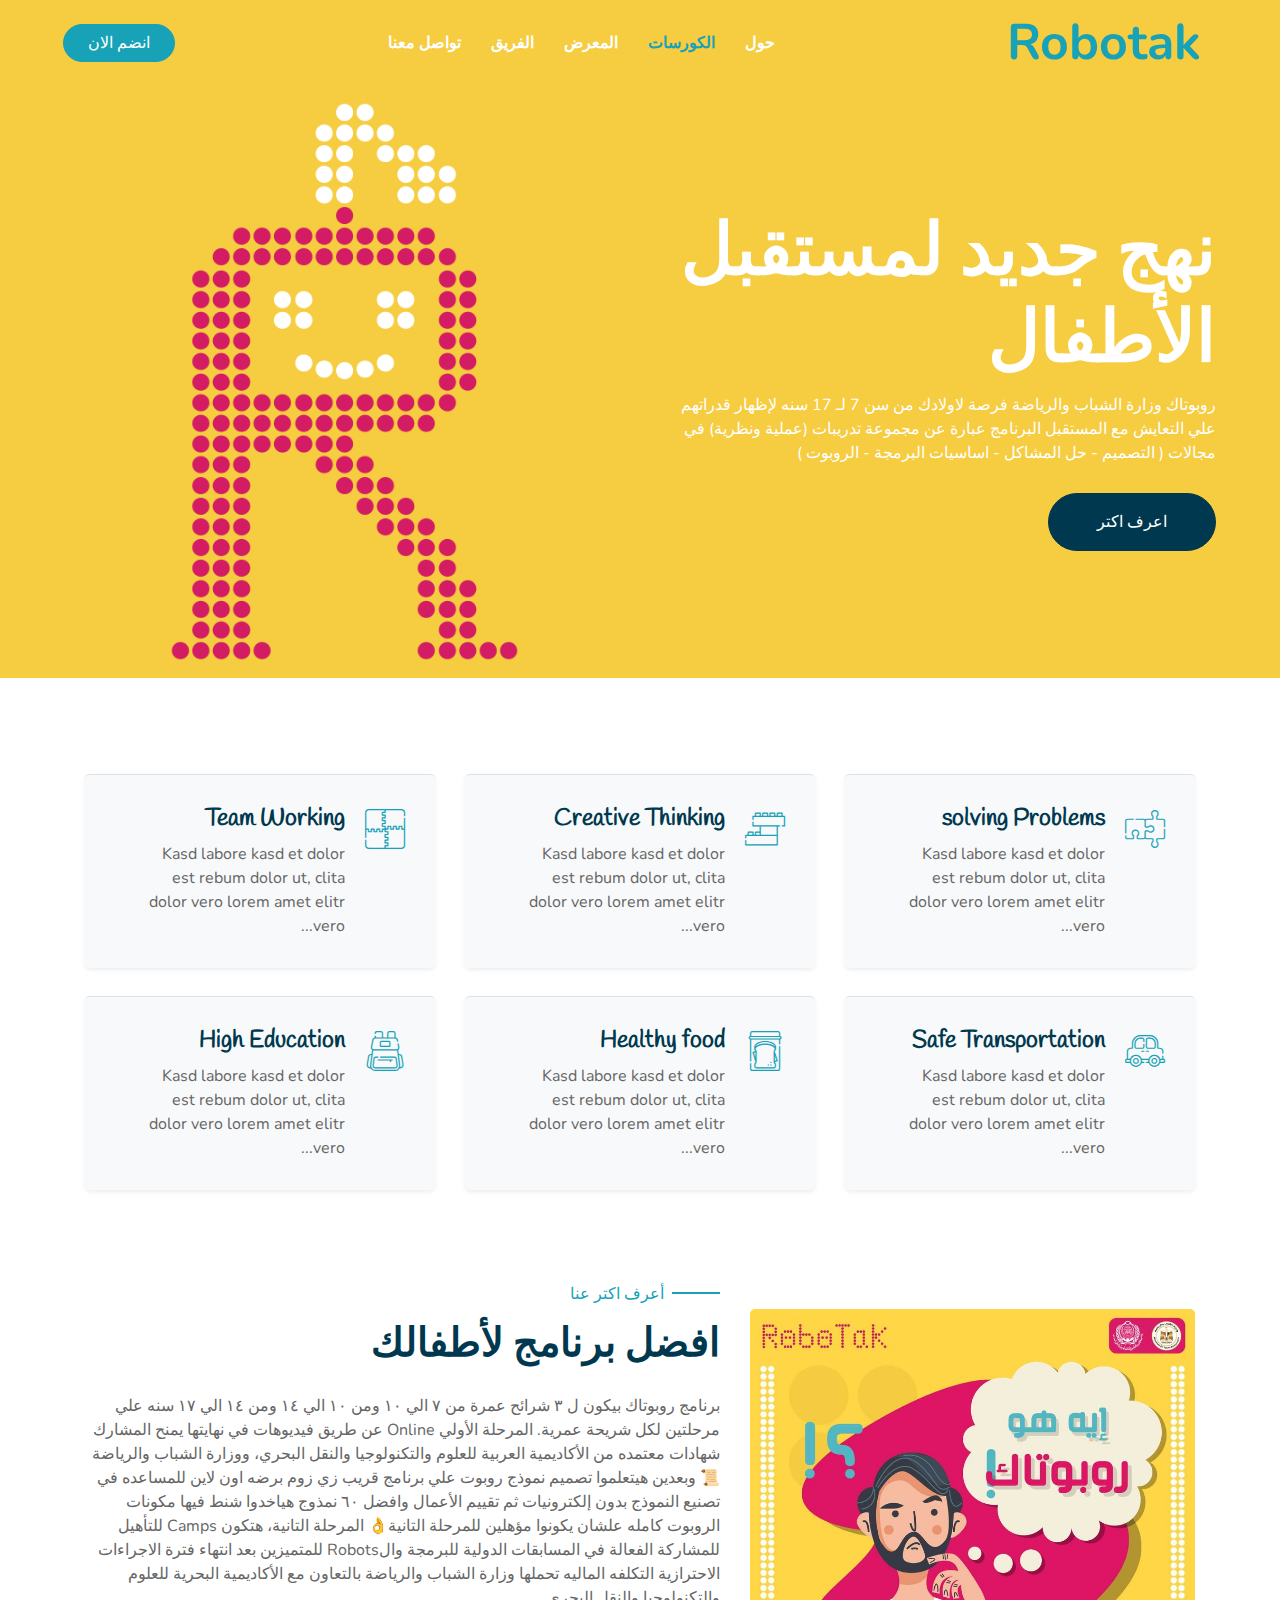
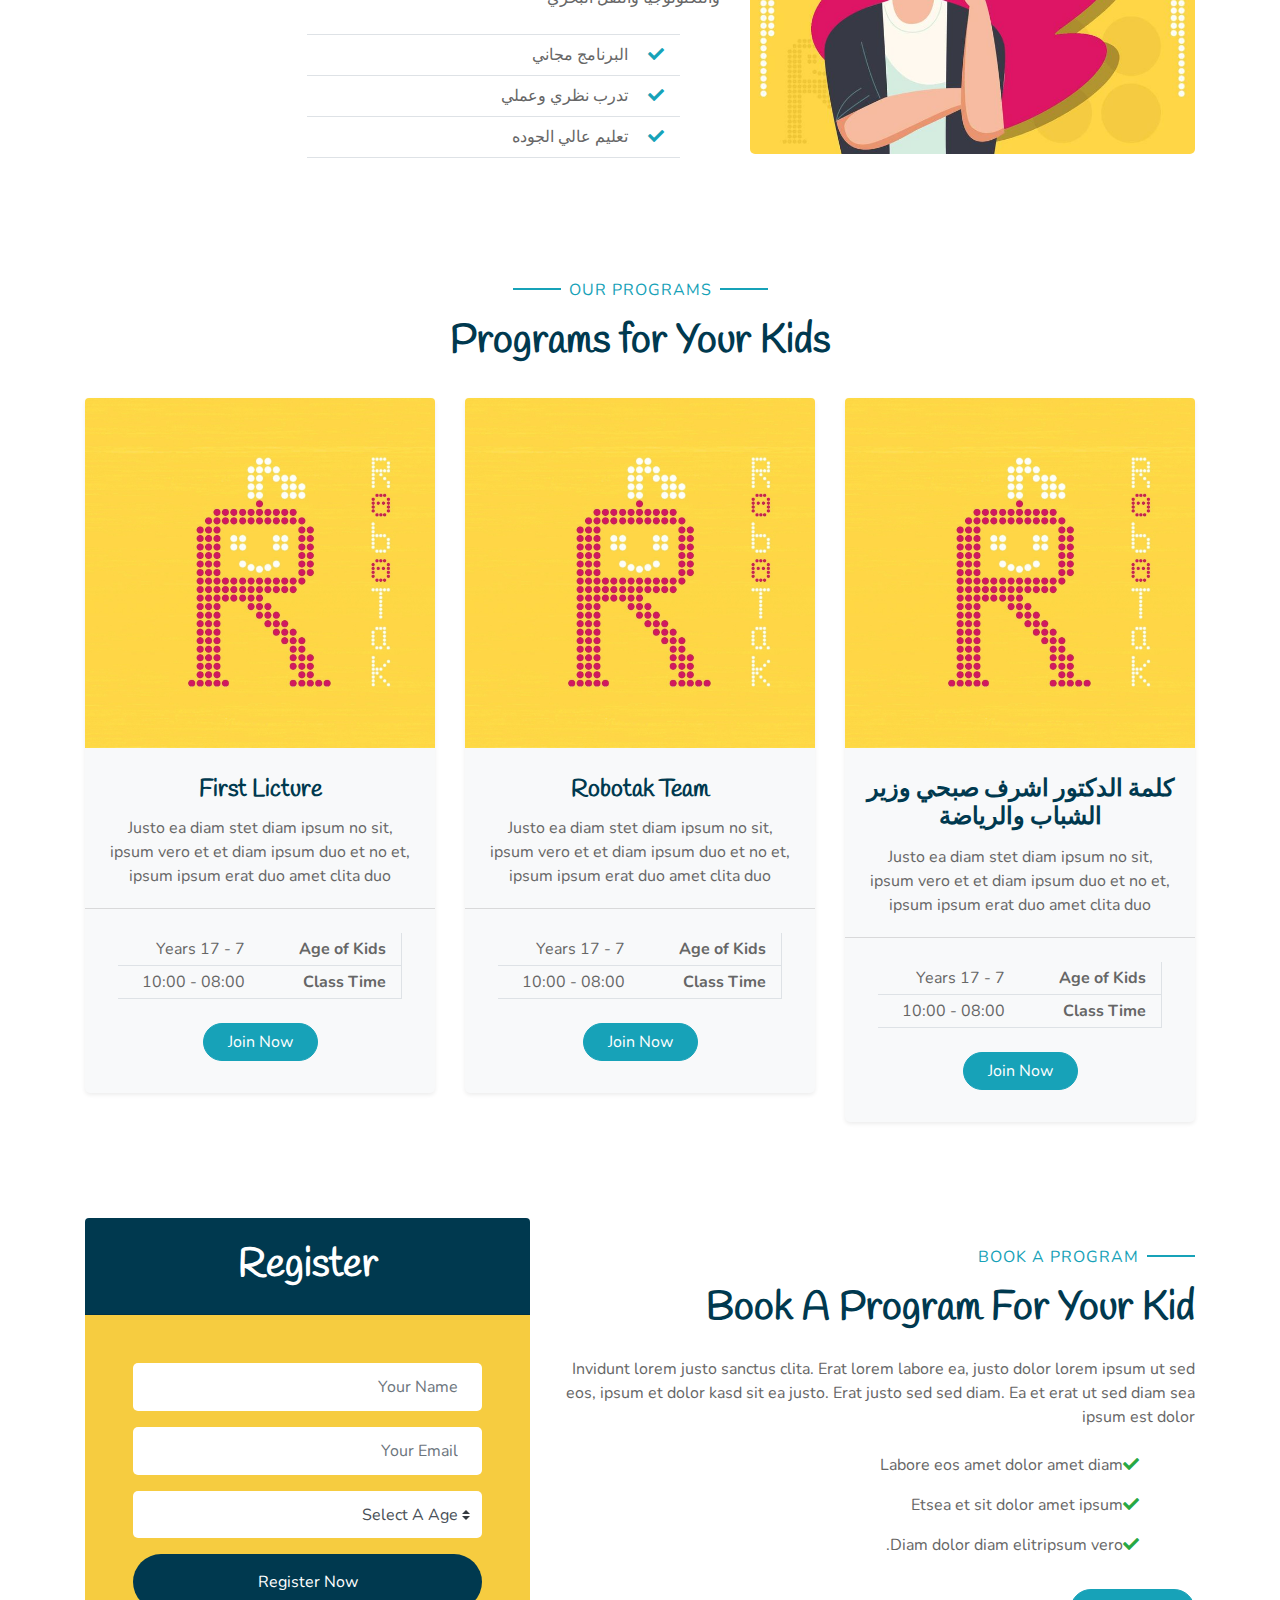
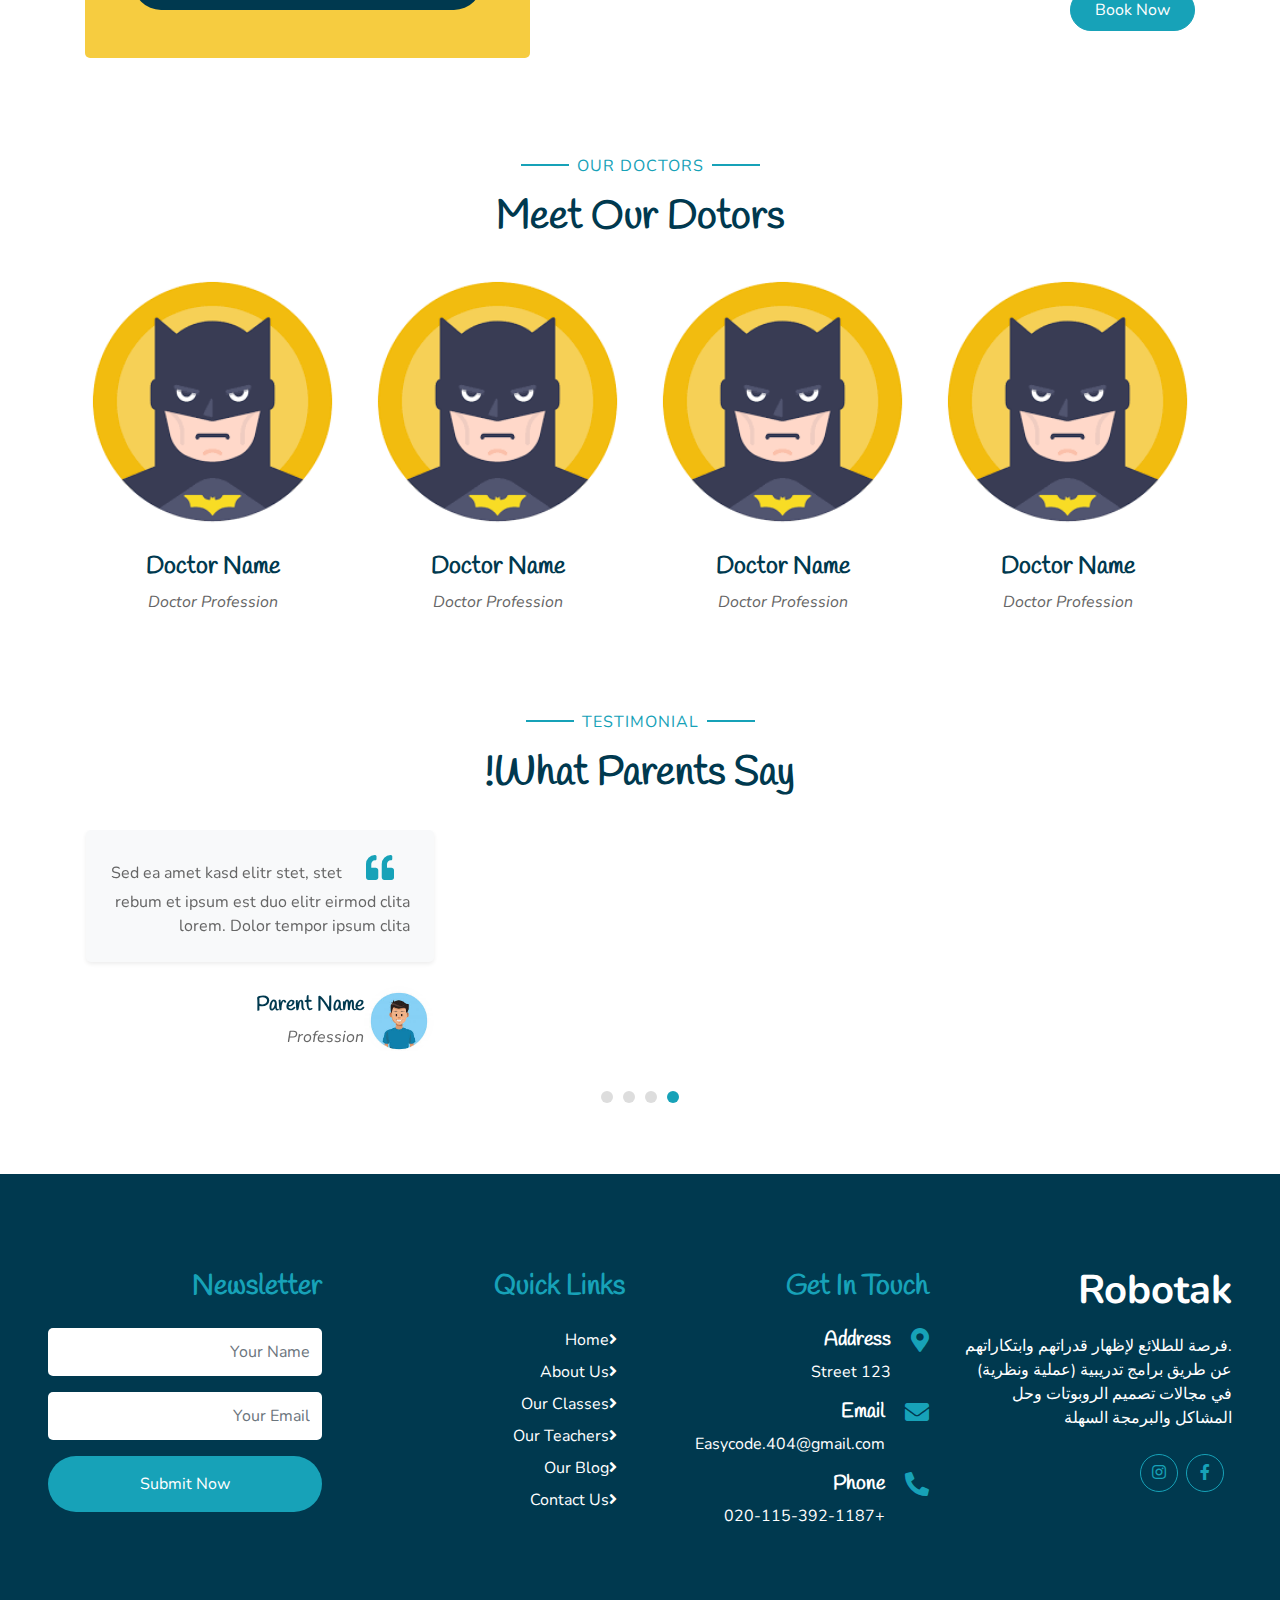
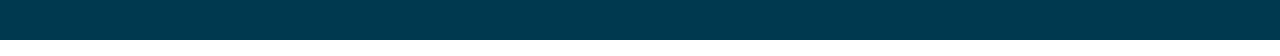
==== commit 1ea402f6: "Update index.html" ====
--- a/index.html
+++ b/index.html
@@ -438,15 +438,12 @@
         <div class="row pt-5">
             <div class="col-lg-3 col-md-6 mb-5">
                 <a href="" class="navbar-brand font-weight-bold text-primary m-0 mb-4 p-0" style="font-size: 40px; line-height: 40px;">
-                    <img src="img\001-letter-r.png" style="height: 60px; ">
                     <span class="text-white">Robotak</span>
                 </a>
-                <p>Labore dolor amet ipsum ea, erat sit ipsum duo eos. Volup amet ea dolor et magna dolor, elitr rebum duo est sed diam elitr. Stet elitr stet diam duo eos rebum ipsum diam ipsum elitr.</p>
+                <p>.فرصة للطلائع لإظهار قدراتهم وابتكاراتهم عن طريق برامج تدريبية (عملية ونظرية) في مجالات تصميم الروبوتات وحل المشاكل والبرمجة السهلة</p>
                 <div class="d-flex justify-content-start mt-4">
-                    <a class="btn btn-outline-primary rounded-circle text-center mr-2 px-0" style="width: 38px; height: 38px;" href="#"><i class="fab fa-twitter"></i></a>
-                    <a class="btn btn-outline-primary rounded-circle text-center mr-2 px-0" style="width: 38px; height: 38px;" href="#"><i class="fab fa-facebook-f"></i></a>
-                    <a class="btn btn-outline-primary rounded-circle text-center mr-2 px-0" style="width: 38px; height: 38px;" href="#"><i class="fab fa-linkedin-in"></i></a>
-                    <a class="btn btn-outline-primary rounded-circle text-center mr-2 px-0" style="width: 38px; height: 38px;" href="#"><i class="fab fa-instagram"></i></a>
+                    <a class="btn btn-outline-primary rounded-circle text-center mr-2 px-0" style="width: 38px; height: 38px;" href="https://www.facebook.com/Robotakemys"><i class="fab fa-facebook-f"></i></a>
+                    <a class="btn btn-outline-primary rounded-circle text-center mr-2 px-0" style="width: 38px; height: 38px;" href="https://www.instagram.com/Robotakemys"><i class="fab fa-instagram"></i></a>
                 </div>
             </div>
             <div class="col-lg-3 col-md-6 mb-5">
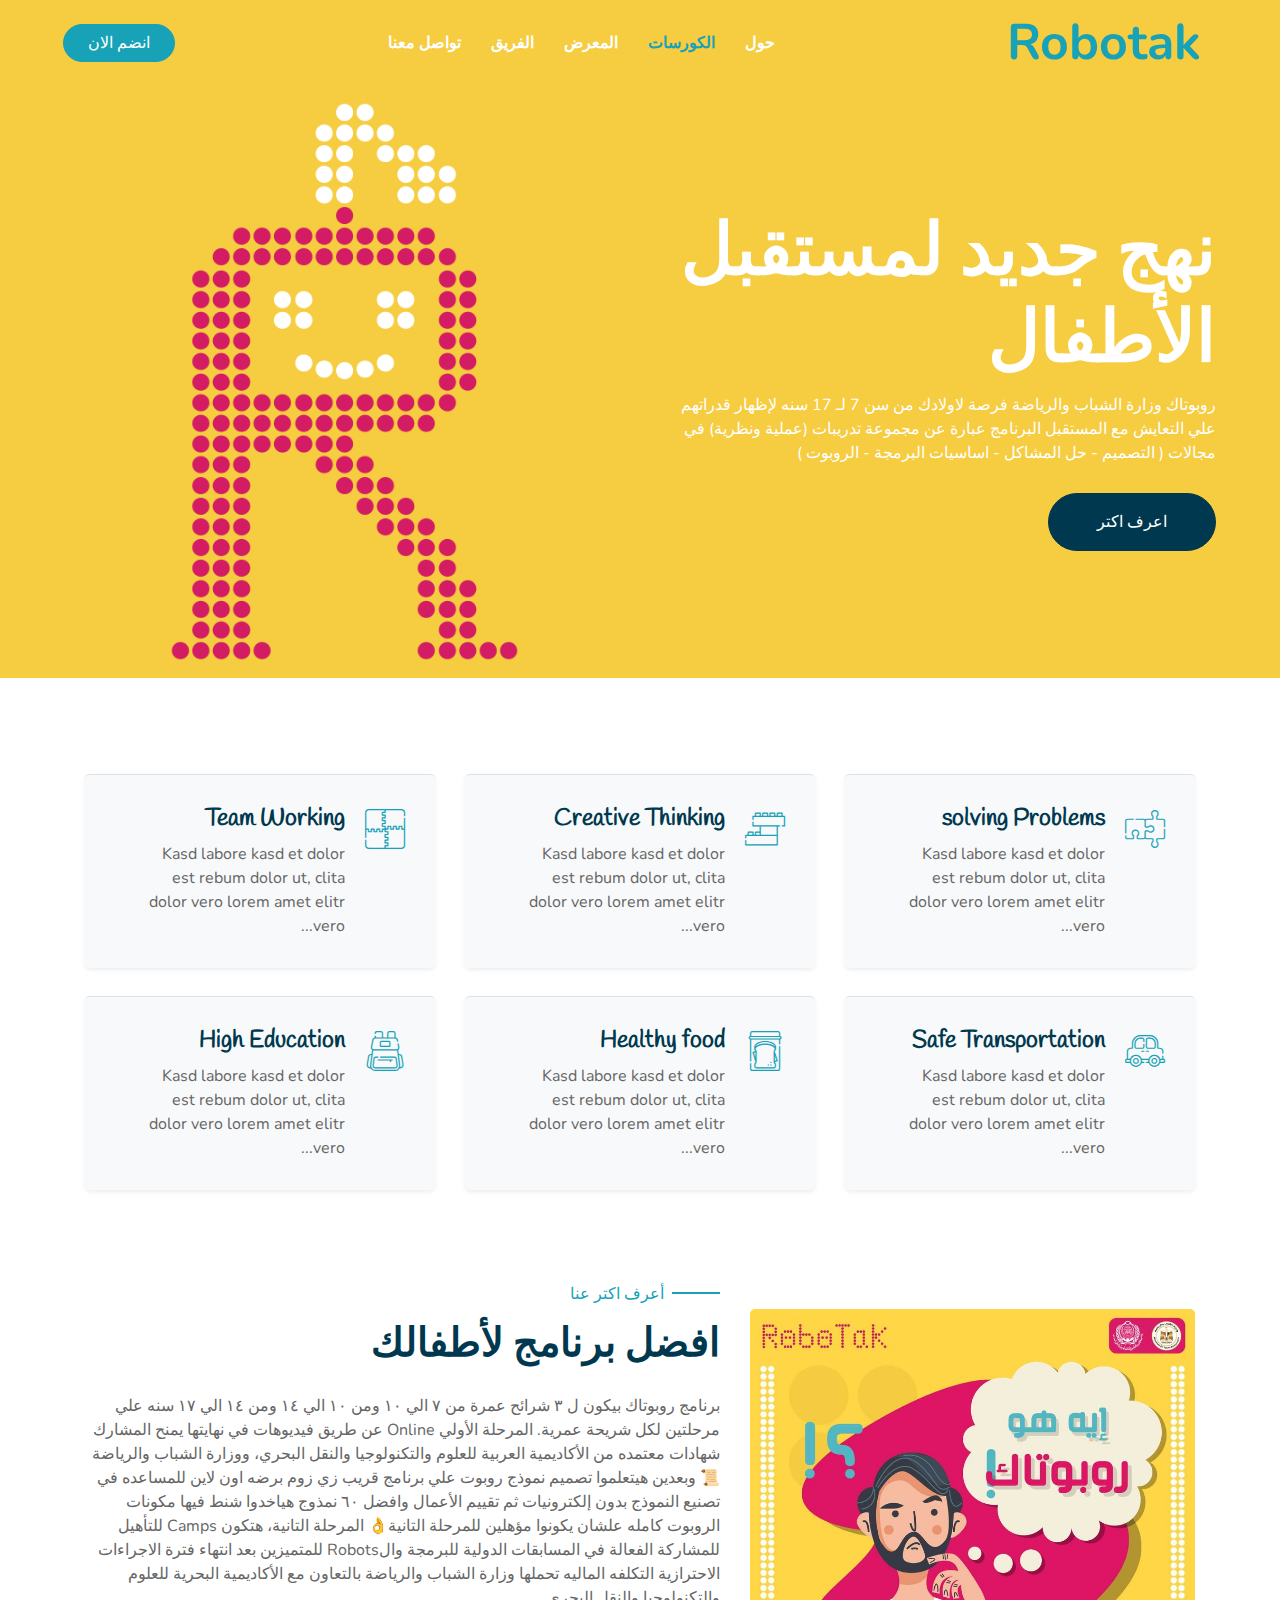
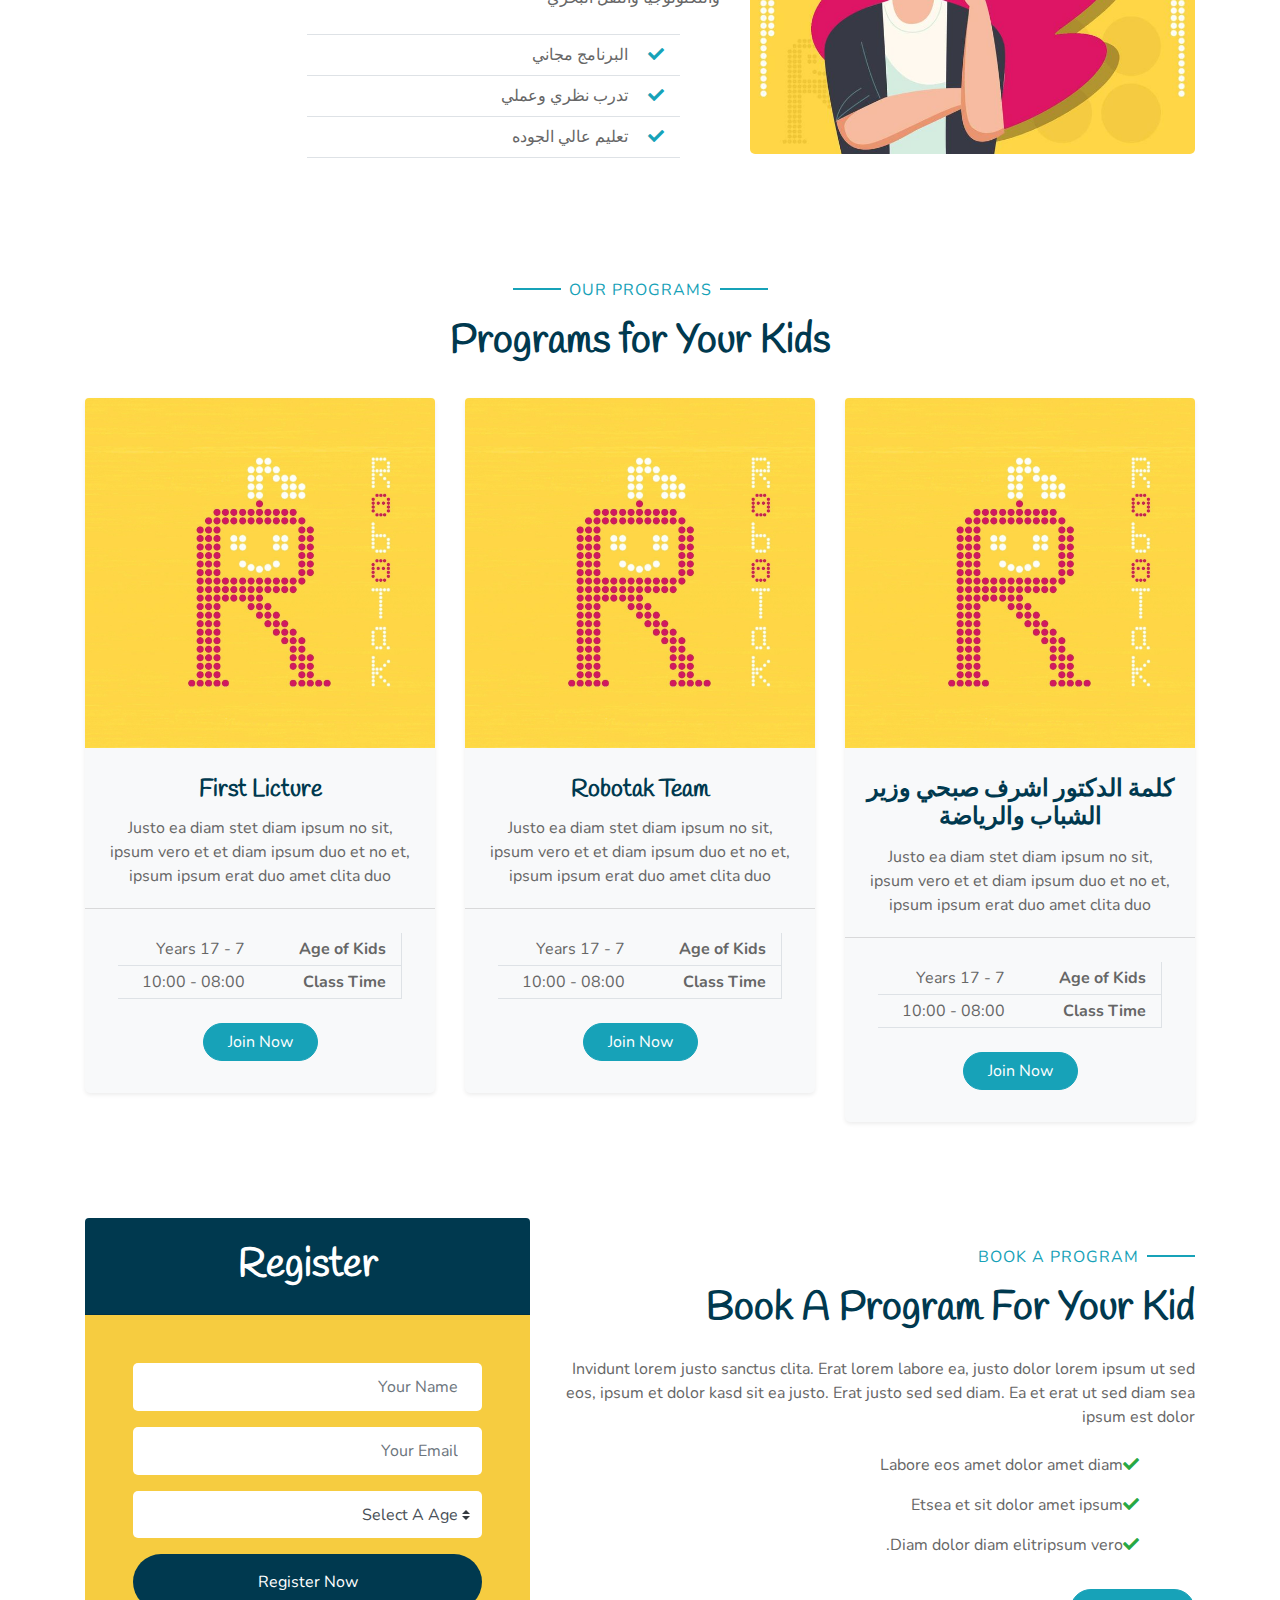
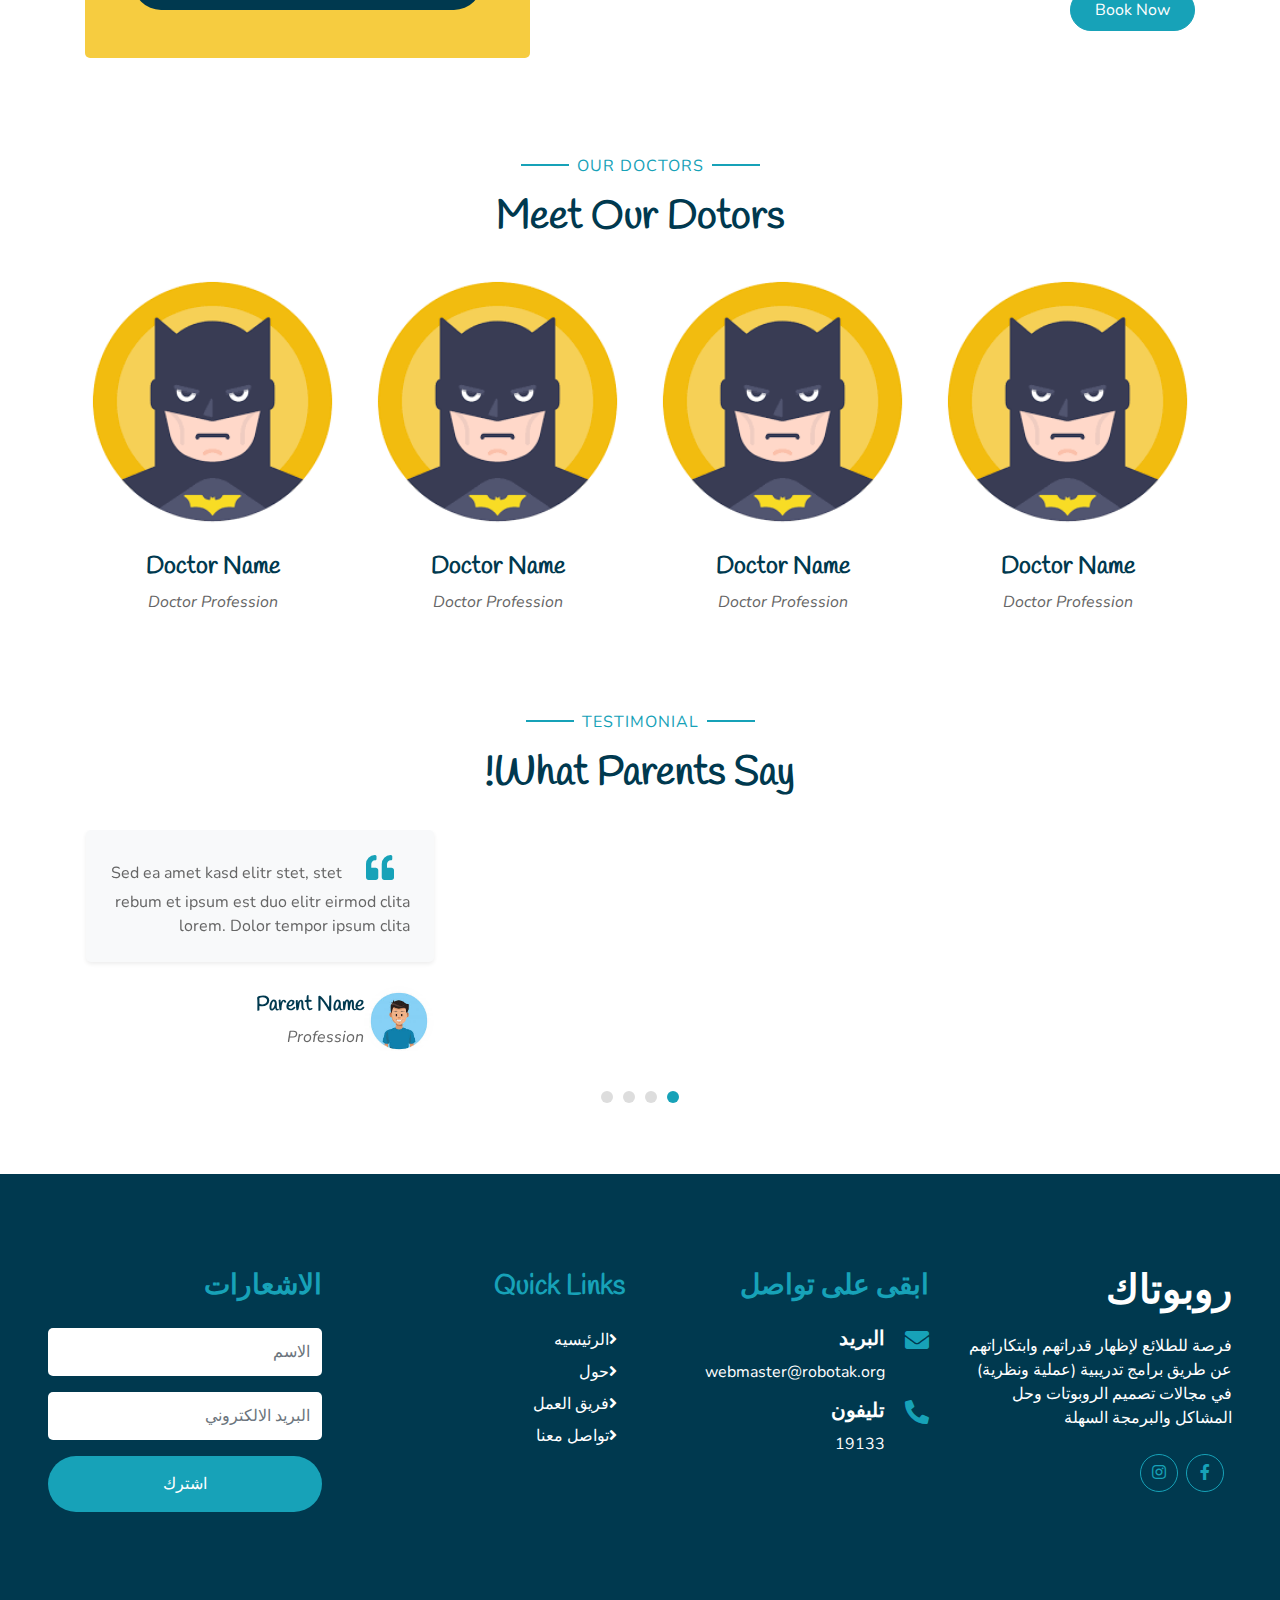
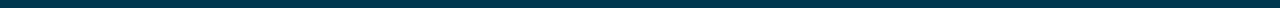
==== commit d9d16b09: "Update index.html" ====
--- a/index.html
+++ b/index.html
@@ -438,60 +438,51 @@
         <div class="row pt-5">
             <div class="col-lg-3 col-md-6 mb-5">
                 <a href="" class="navbar-brand font-weight-bold text-primary m-0 mb-4 p-0" style="font-size: 40px; line-height: 40px;">
-                    <span class="text-white">Robotak</span>
+                    <span class="text-white">روبوتاك</span>
                 </a>
-                <p>.فرصة للطلائع لإظهار قدراتهم وابتكاراتهم عن طريق برامج تدريبية (عملية ونظرية) في مجالات تصميم الروبوتات وحل المشاكل والبرمجة السهلة</p>
+                <p>فرصة للطلائع لإظهار قدراتهم وابتكاراتهم عن طريق برامج تدريبية (عملية ونظرية) في مجالات تصميم الروبوتات وحل المشاكل والبرمجة السهلة</p>
                 <div class="d-flex justify-content-start mt-4">
                     <a class="btn btn-outline-primary rounded-circle text-center mr-2 px-0" style="width: 38px; height: 38px;" href="https://www.facebook.com/Robotakemys"><i class="fab fa-facebook-f"></i></a>
                     <a class="btn btn-outline-primary rounded-circle text-center mr-2 px-0" style="width: 38px; height: 38px;" href="https://www.instagram.com/Robotakemys"><i class="fab fa-instagram"></i></a>
                 </div>
             </div>
             <div class="col-lg-3 col-md-6 mb-5">
-                <h3 class="text-primary mb-4">Get In Touch</h3>
-                <div class="d-flex">
-                    <h4 class="fa fa-map-marker-alt text-primary"></h4>
-                    <div class="pl-3">
-                        <h5 class="text-white">Address</h5>
-                        <p>123 Street</p>
-                    </div>
-                </div>
+                <h3 class="text-primary mb-4">ابقى على تواصل</h3>
                 <div class="d-flex">
                     <h4 class="fa fa-envelope text-primary"></h4>
                     <div class="pl-3">
-                        <h5 class="text-white">Email</h5>
-                        <p>Easycode.404@gmail.com</p>
+                        <h5 class="text-white">البريد</h5>
+                        <p>webmaster@robotak.org</p>
                     </div>
                 </div>
                 <div class="d-flex">
                     <h4 class="fa fa-phone-alt text-primary"></h4>
                     <div class="pl-3">
-                        <h5 class="text-white">Phone</h5>
-                        <p>+020-115-392-1187</p>
+                        <h5 class="text-white">تليفون</h5>
+                        <p>19133</p>
                     </div>
                 </div>
             </div>
             <div class="col-lg-3 col-md-6 mb-5">
                 <h3 class="text-primary mb-4">Quick Links</h3>
                 <div class="d-flex flex-column justify-content-start">
-                    <a class="text-white mb-2" href="index.html"><i class="fa fa-angle-right mr-2"></i>Home</a>
-                    <a class="text-white mb-2" href="about.html"><i class="fa fa-angle-right mr-2"></i>About Us</a>
-                    <a class="text-white mb-2" href="class.html"><i class="fa fa-angle-right mr-2"></i>Our Classes</a>
-                    <a class="text-white mb-2" href="team.html"><i class="fa fa-angle-right mr-2"></i>Our Teachers</a>
-                    <a class="text-white mb-2" href="blog.html"><i class="fa fa-angle-right mr-2"></i>Our Blog</a>
-                    <a class="text-white" href="contact.html"><i class="fa fa-angle-right mr-2"></i>Contact Us</a>
+                    <a class="text-white mb-2" href="index.html"><i class="fa fa-angle-right mr-2"></i>الرئيسيه</a>
+                    <a class="text-white mb-2" href="about.html"><i class="fa fa-angle-right mr-2"></i>حول</a>
+                    <a class="text-white mb-2" href="team.html"><i class="fa fa-angle-right mr-2"></i>فريق العمل</a>
+                    <a class="text-white" href="contact.html"><i class="fa fa-angle-right mr-2"></i>تواصل معنا</a>
                 </div>
             </div>
             <div class="col-lg-3 col-md-6 mb-5">
-                <h3 class="text-primary mb-4">Newsletter</h3>
+                <h3 class="text-primary mb-4">الاشعارات</h3>
                 <form action="">
                     <div class="form-group">
-                        <input type="text" class="form-control border-0 py-4" placeholder="Your Name" required="required" />
+                        <input type="text" class="form-control border-0 py-4" placeholder="الاسم" required="required" />
                     </div>
                     <div class="form-group">
-                        <input type="email" class="form-control border-0 py-4" placeholder="Your Email" required="required" />
+                        <input type="email" class="form-control border-0 py-4" placeholder="البريد الالكتروني" required="required" />
                     </div>
                     <div>
-                        <button class="btn btn-primary btn-block border-0 py-3" type="submit">Submit Now</button>
+                        <button class="btn btn-primary btn-block border-0 py-3" type="submit">اشترك</button>
                     </div>
                 </form>
             </div>
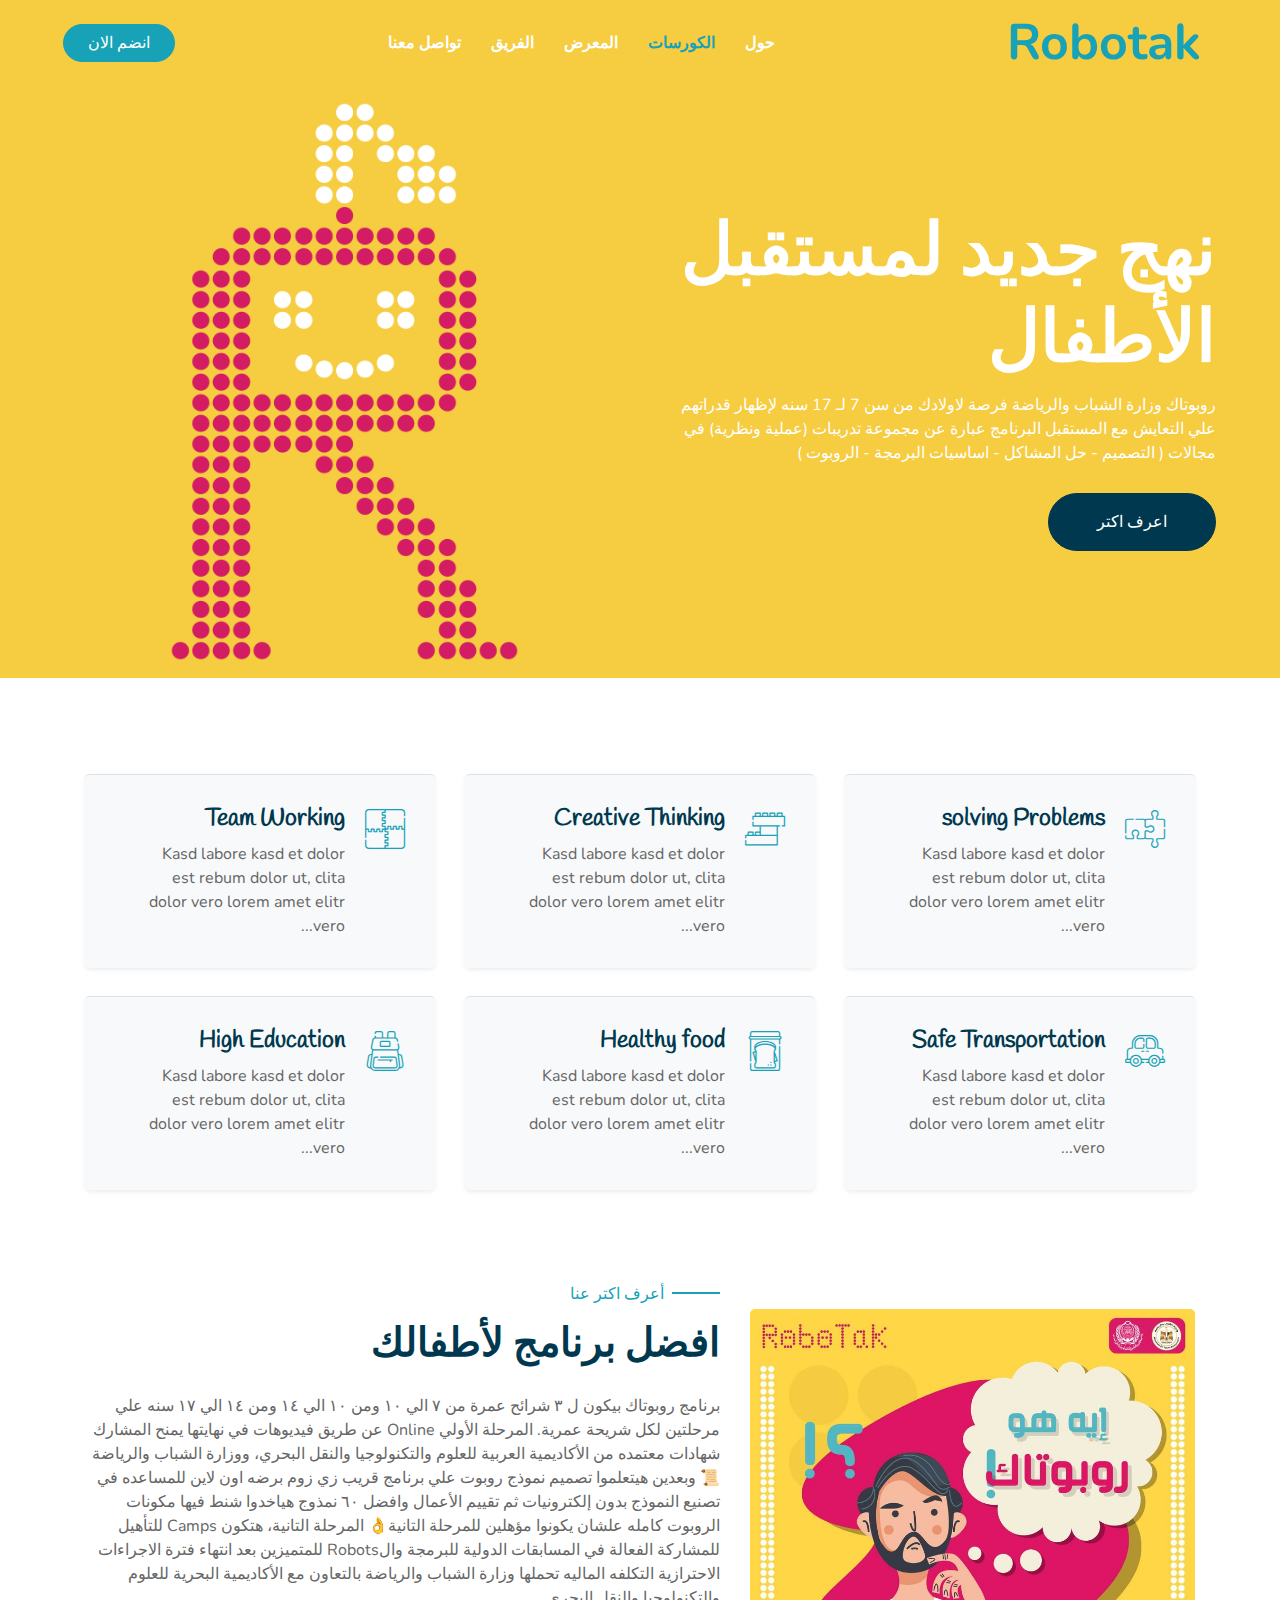
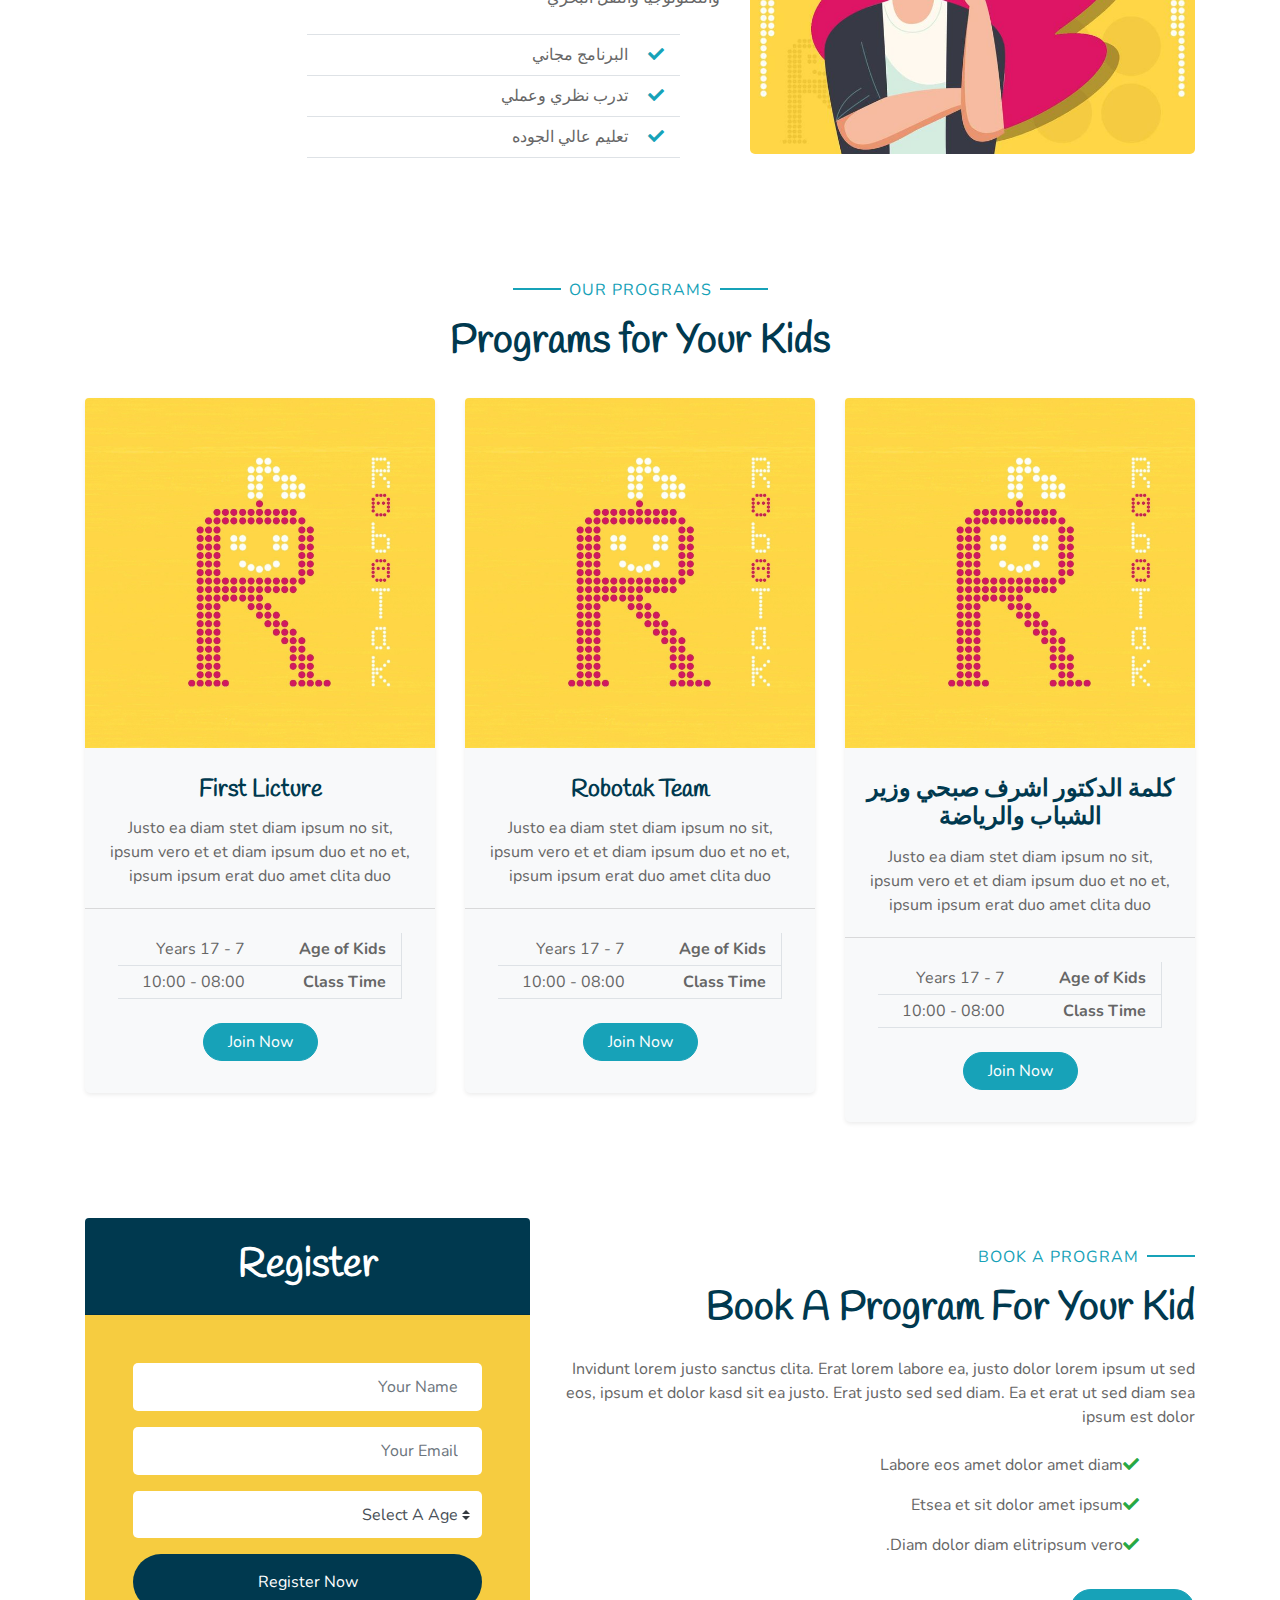
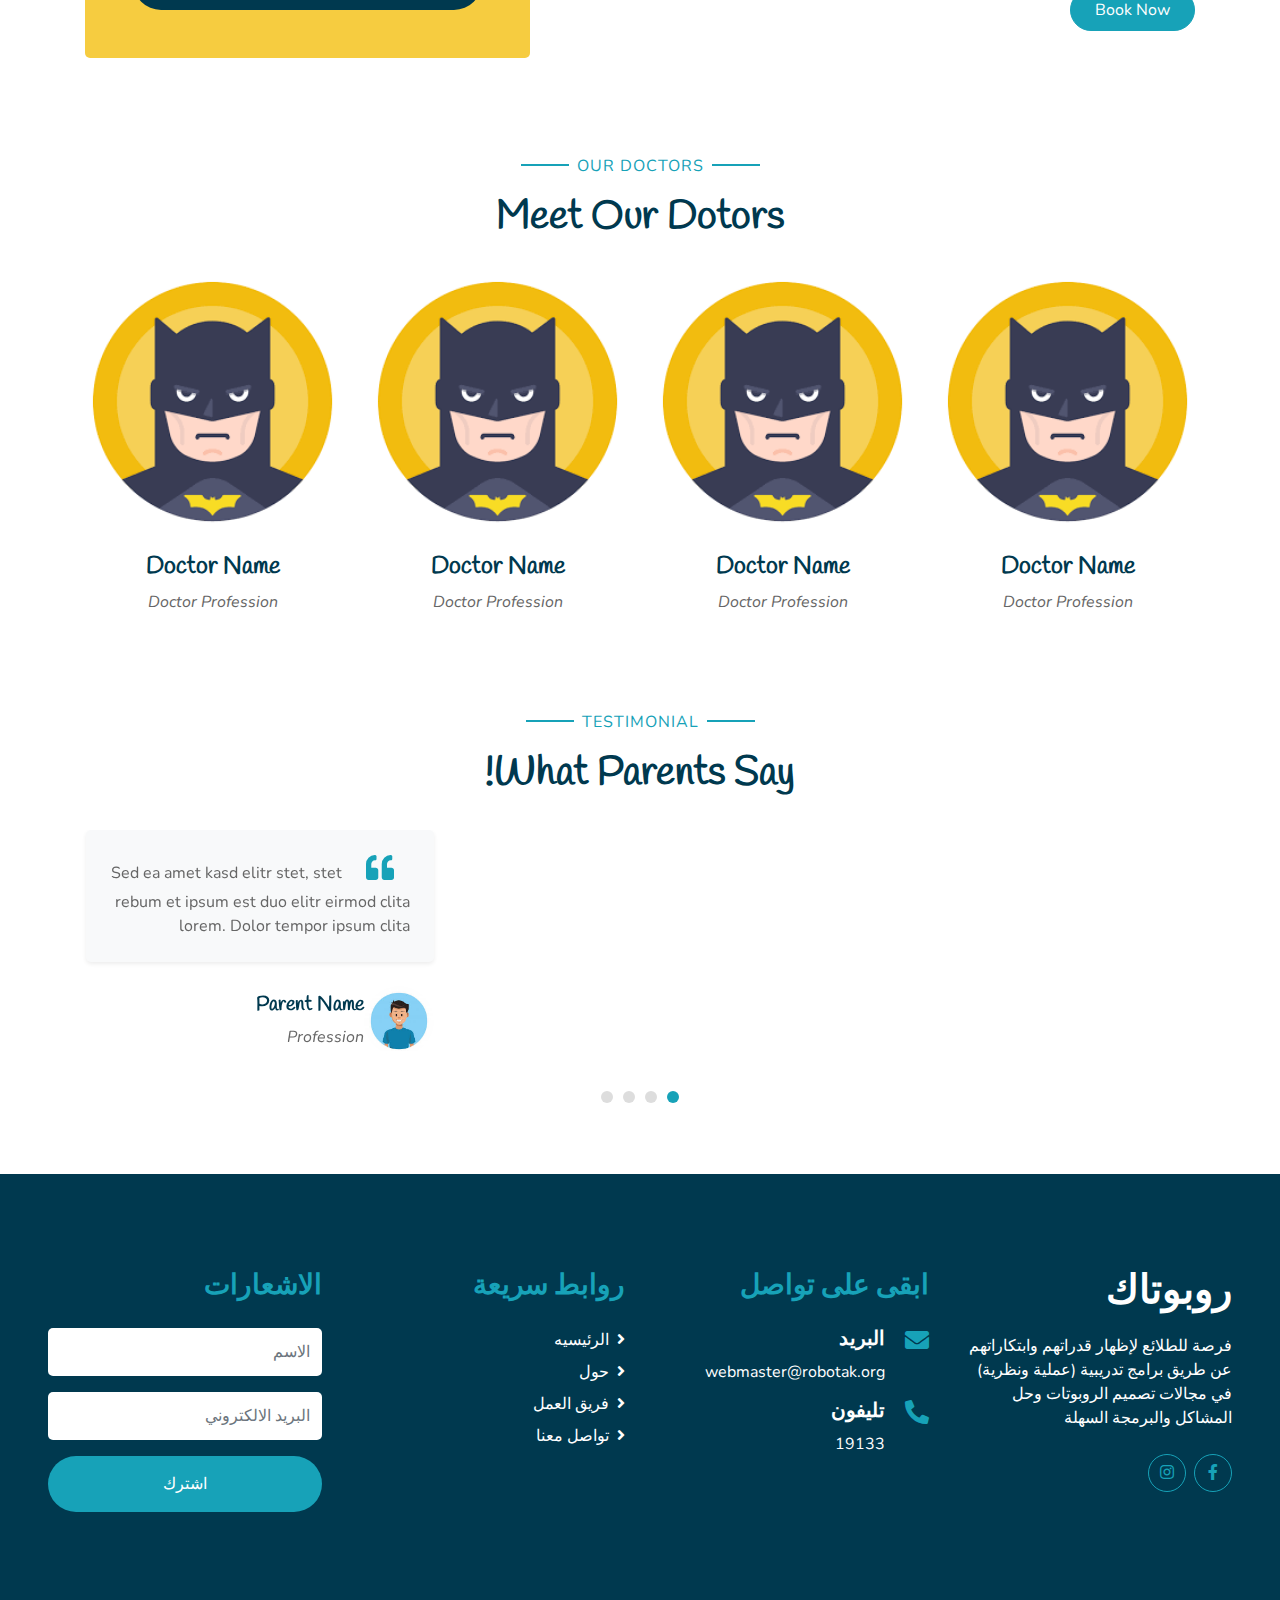
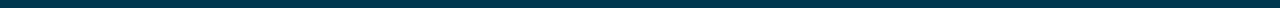
==== commit 7b3683be: "Update index.html" ====
--- a/index.html
+++ b/index.html
@@ -464,7 +464,7 @@
                 </div>
             </div>
             <div class="col-lg-3 col-md-6 mb-5">
-                <h3 class="text-primary mb-4">Quick Links</h3>
+                <h3 class="text-primary mb-4">روابط سريعة</h3>
                 <div class="d-flex flex-column justify-content-start">
                     <a class="text-white mb-2" href="index.html"><i class="fa fa-angle-right mr-2"></i>الرئيسيه</a>
                     <a class="text-white mb-2" href="about.html"><i class="fa fa-angle-right mr-2"></i>حول</a>
--- a/css/style.css
+++ b/css/style.css
@@ -7995,7 +7995,7 @@
 
 .mr-2,
 .mx-2 {
-    margin-right: 0.5rem !important;
+    margin-left: 0.5rem !important;
 }
 
 .mb-2,
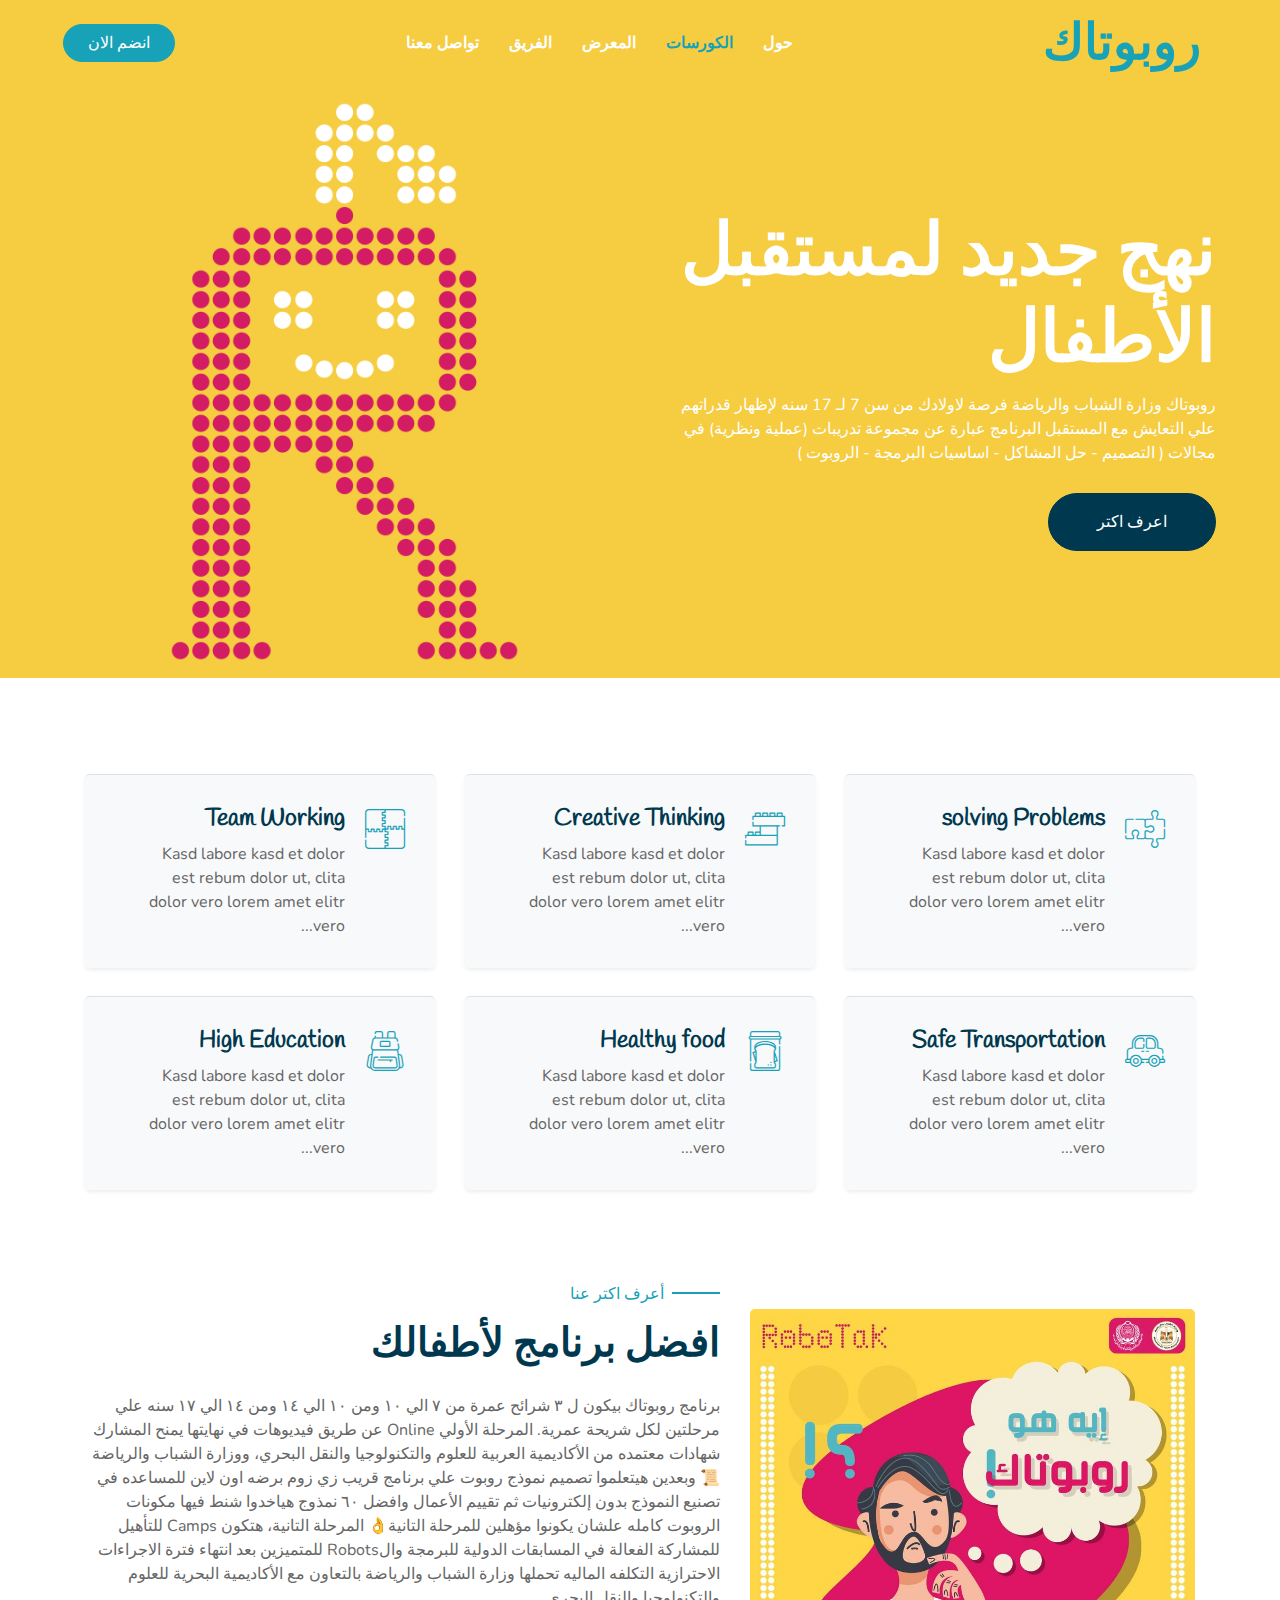
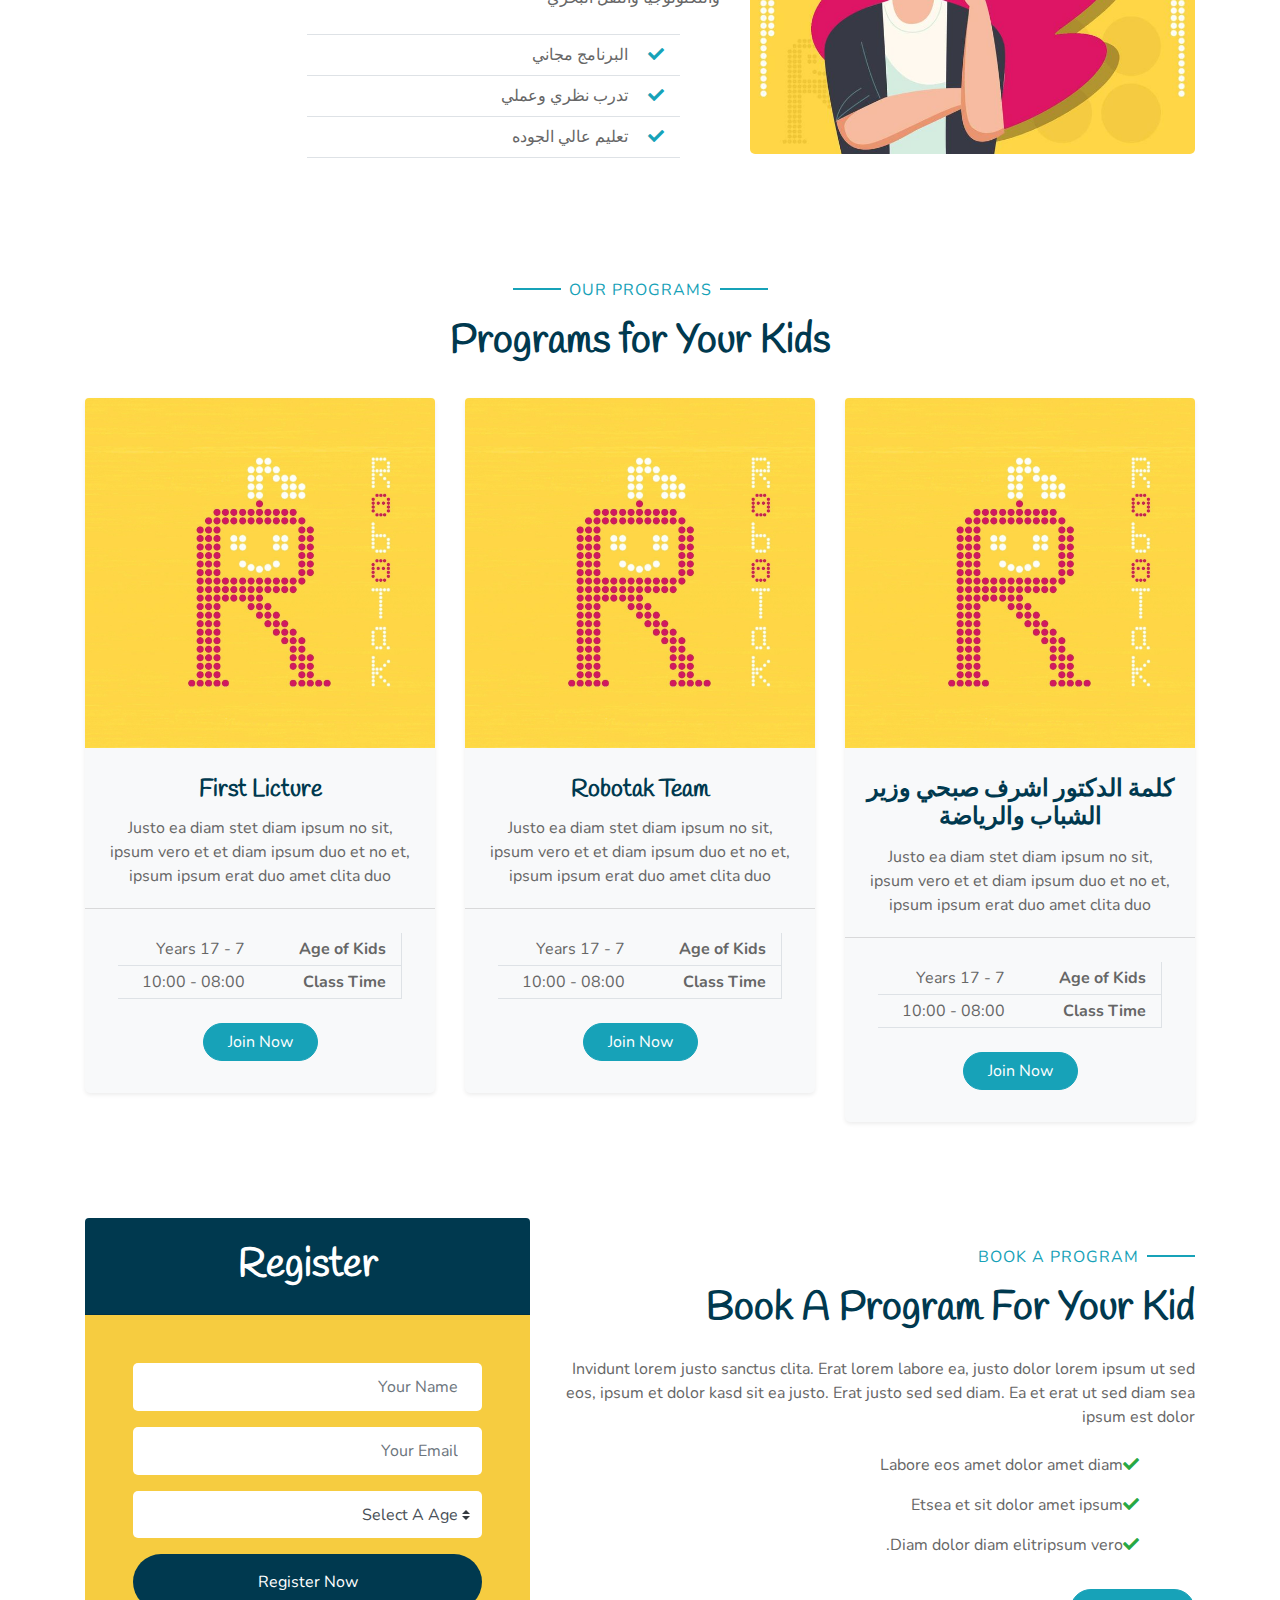
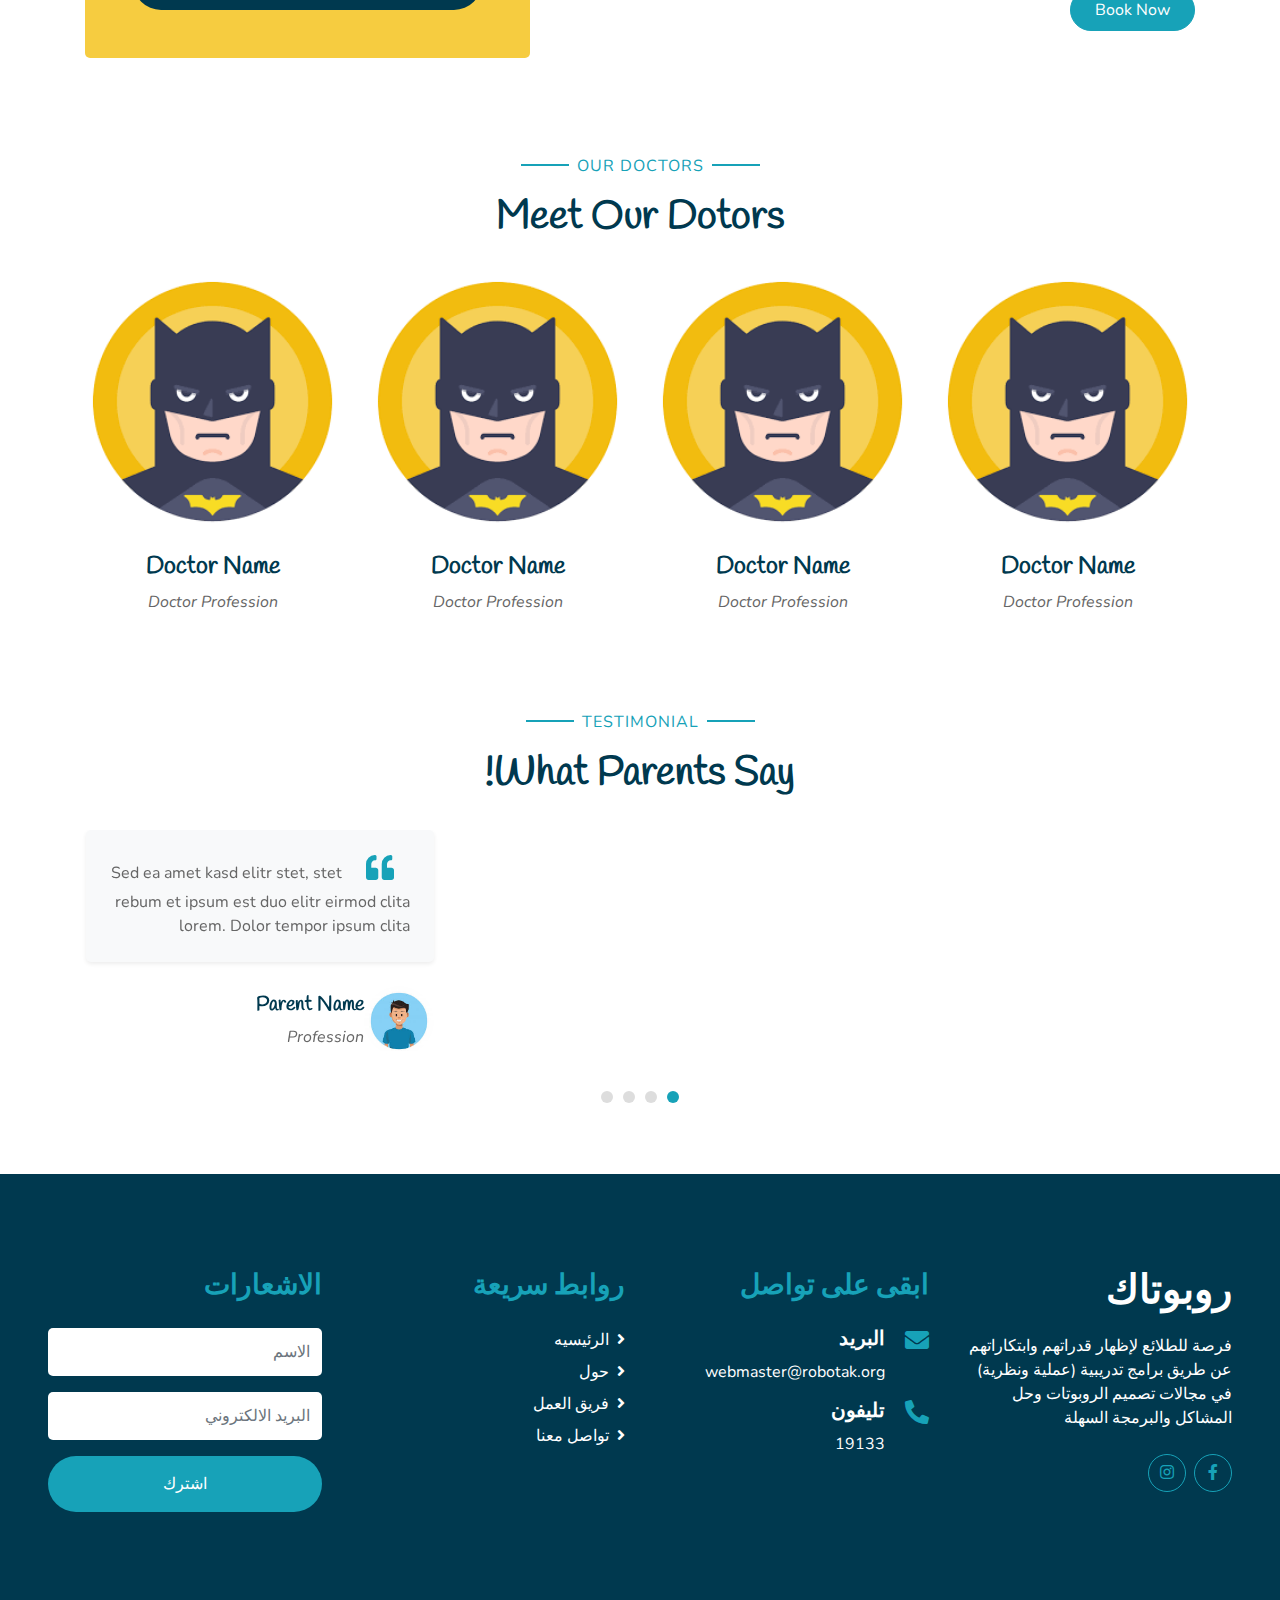
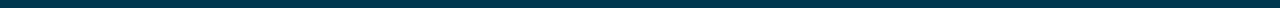
==== commit 8a83d69a: "Update index.html" ====
--- a/index.html
+++ b/index.html
@@ -33,7 +33,7 @@
         <nav class="navbar navbar-expand-lg navbar-light py-3 py-lg-0 px-0 px-lg-5">
             <a href="" class="navbar-brand font-weight-bold text-secondary" style="font-size: 50px;">
                 <!-- <img src="img\001-letter-r.png" style="height: 80px; "> -->
-                <span class="text-primary">Robotak</span>
+                <span class="text-primary">روبوتاك</span>
             </a>
             <button type="button" class="navbar-toggler" data-toggle="collapse" data-target="#navbarCollapse">
                 <span class="navbar-toggler-icon"></span>
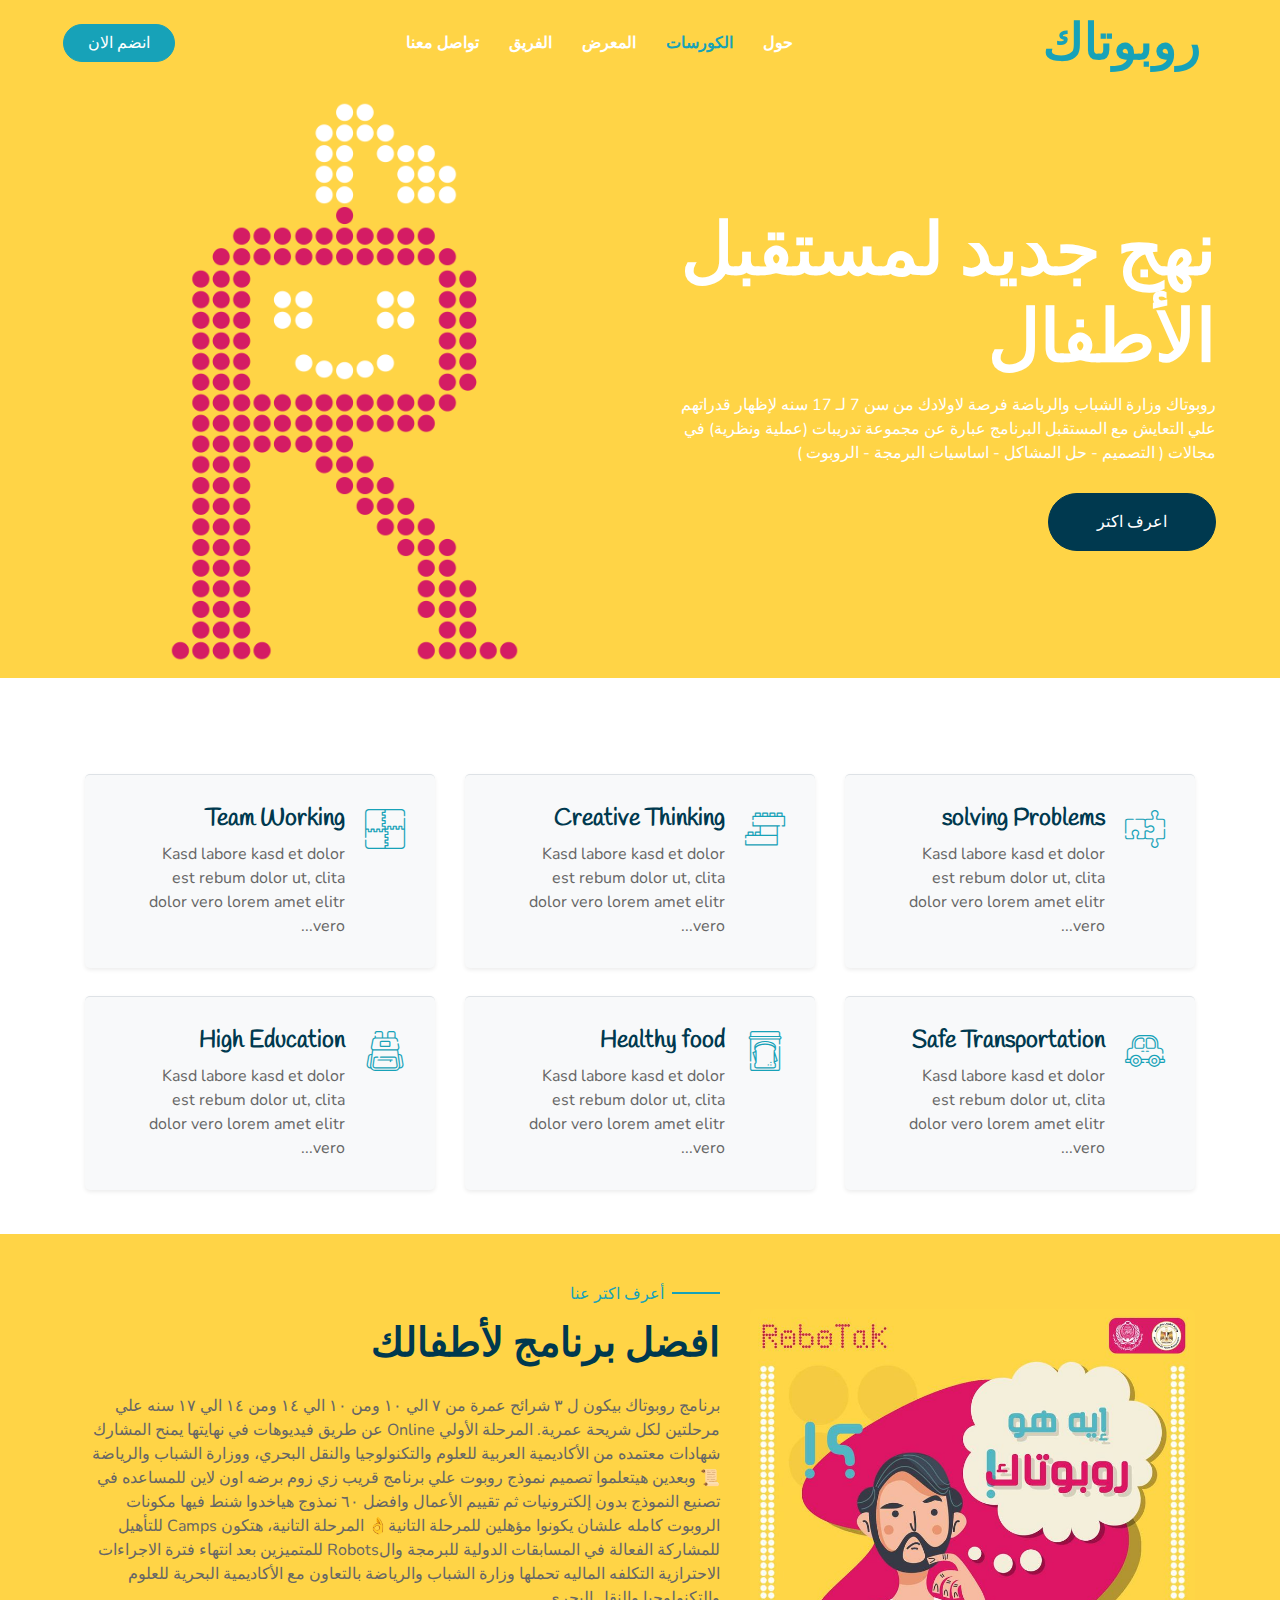
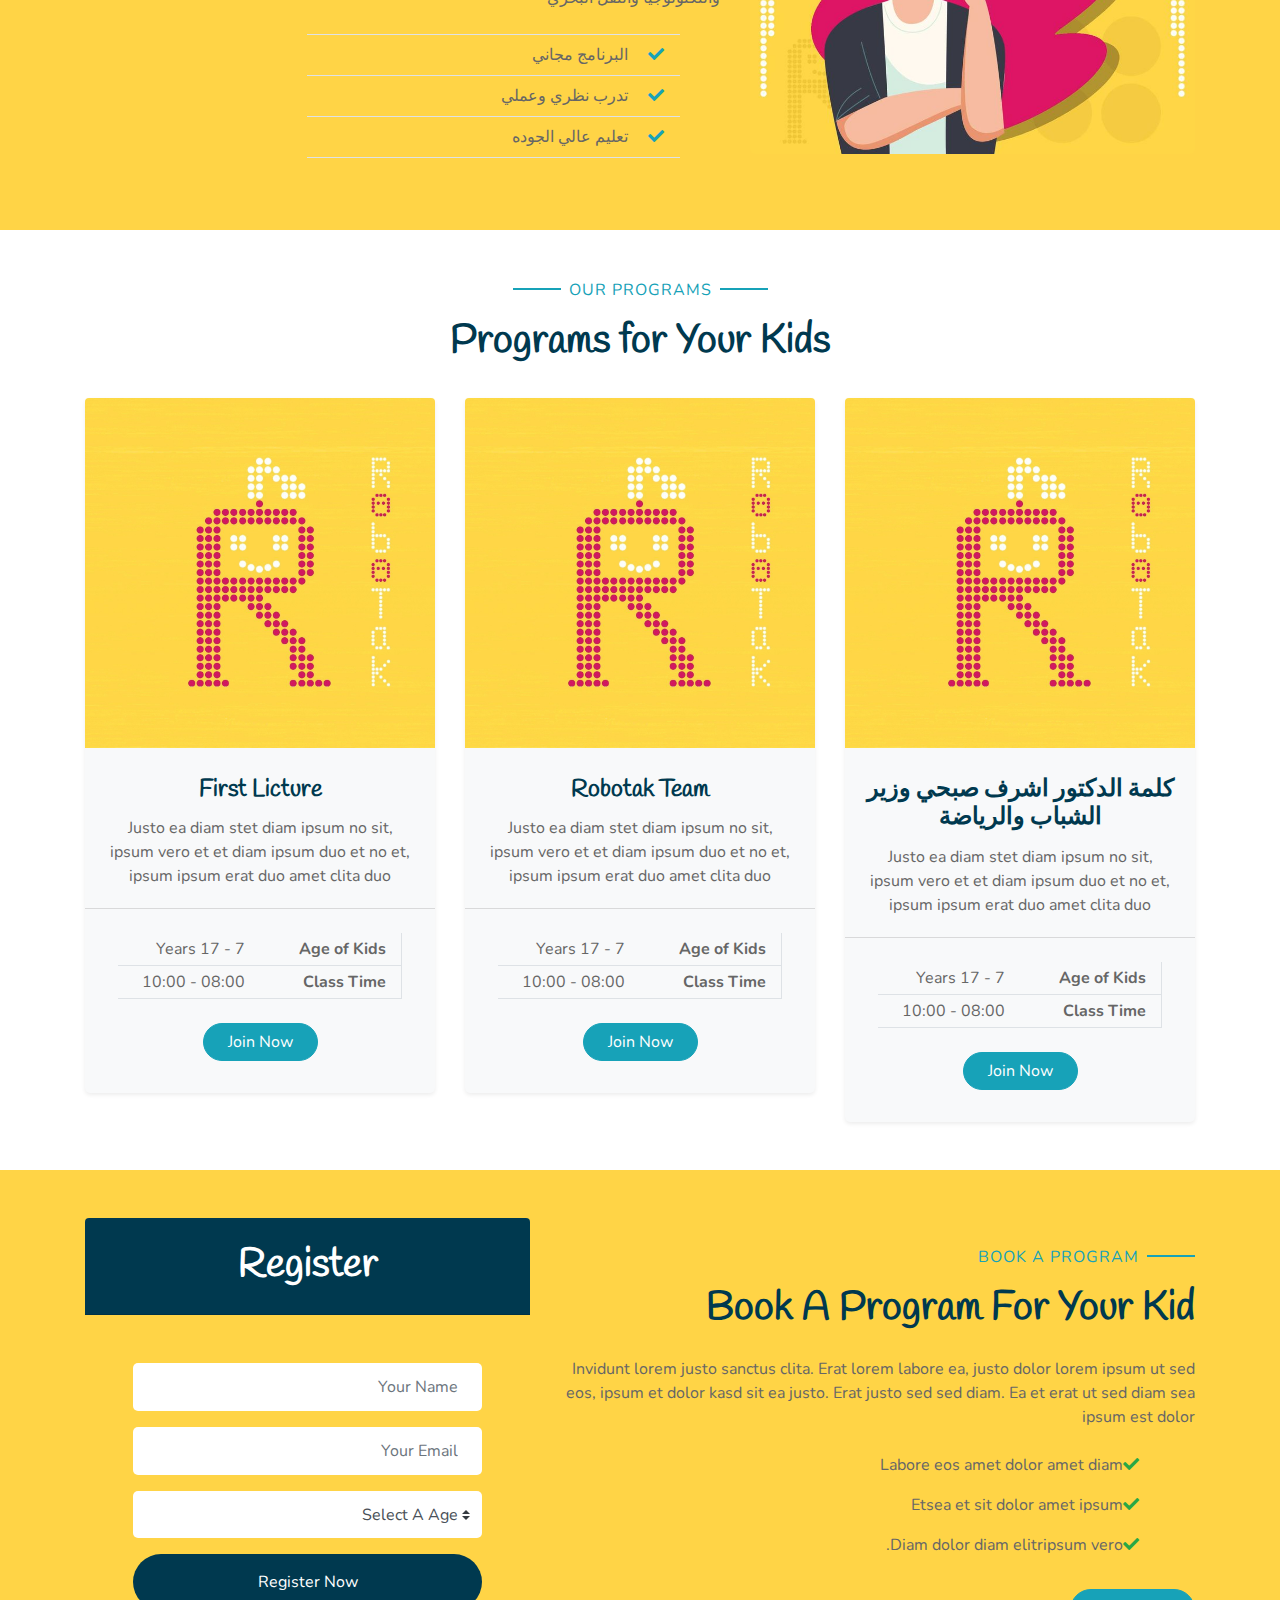
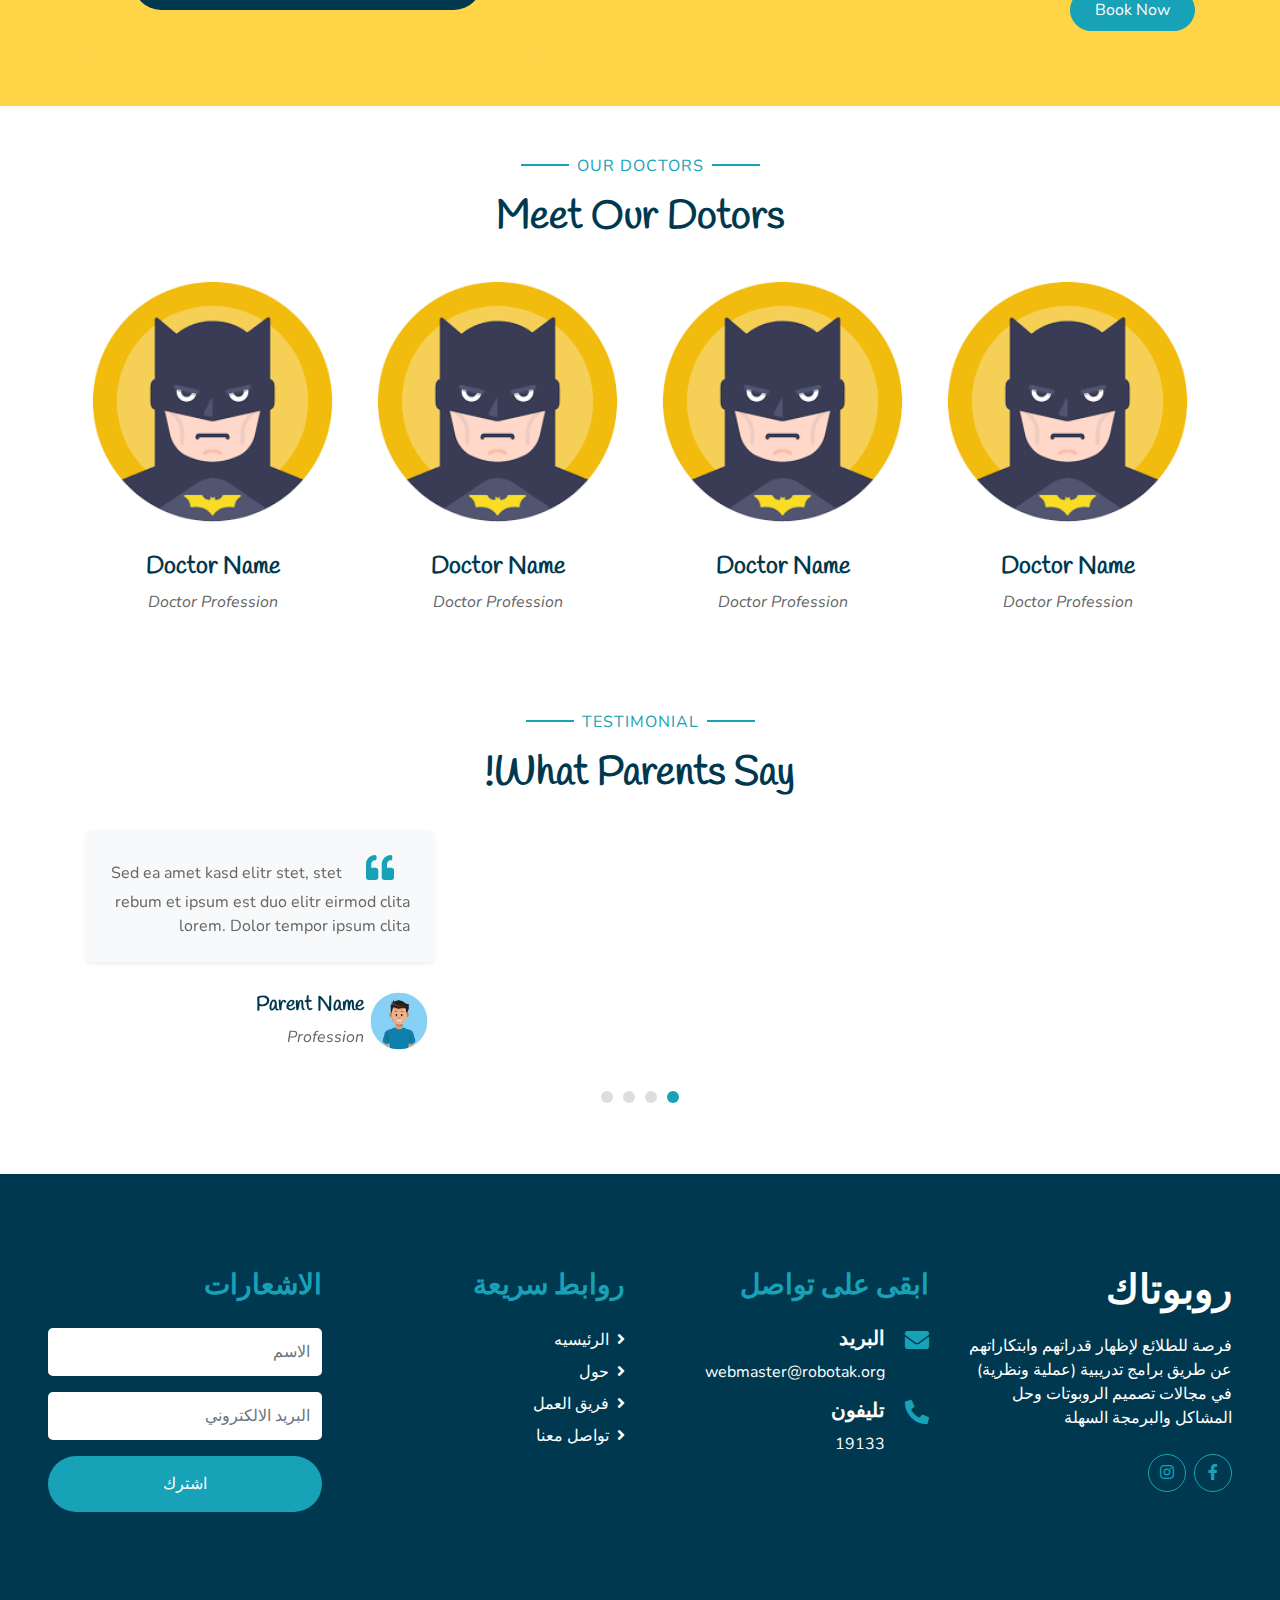
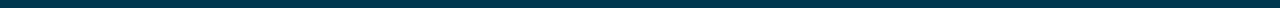
==== commit 84ad52cd: "Update index.html" ====
--- a/index.html
+++ b/index.html
@@ -142,16 +142,16 @@
 
 
     <!-- About Start -->
-    <div class="container-fluid py-5">
+    <div class="container-fluid py-5 about">
         <div class="container">
             <div class="row align-items-center">
                 <div class="col-lg-5">
                     <img class="img-fluid rounded mb-5 mb-lg-0" src="img/about-1.jpg" alt="">
                 </div>
                 <div class="col-lg-7">
-                    <p class="section-title pr-5"><span class="pr-2">أعرف اكتر عنا</span></p>
+                    <p class="section-title pr-5 "><span class="pr-2 cpt">أعرف اكتر عنا</span></p>
                     <h1 class="mb-4">افضل برنامج لأطفالك</h1>
-                    <p>برنامج روبوتاك بيكون ل ٣ شرائح عمرة من ٧ الي ١٠ ومن ١٠ الي ١٤ ومن ١٤ الي ١٧ سنه علي مرحلتين لكل شريحة عمرية.
+                    <p >برنامج روبوتاك بيكون ل ٣ شرائح عمرة من ٧ الي ١٠ ومن ١٠ الي ١٤ ومن ١٤ الي ١٧ سنه علي مرحلتين لكل شريحة عمرية.
 المرحلة الأولي Online عن طريق فيديوهات في نهايتها يمنح المشارك شهادات معتمده من الأكاديمية العربية للعلوم والتكنولوجيا والنقل البحري، ووزارة الشباب والرياضة 📜 وبعدين  هيتعلموا تصميم نموذج روبوت علي برنامج قريب زي زوم برضه اون لاين للمساعده في تصنيع النموذج بدون إلكترونيات ثم تقييم الأعمال وافضل ٦٠ نمذوج هياخدوا شنط فيها مكونات الروبوت كامله علشان يكونوا مؤهلين للمرحلة التانية👌
 المرحلة التانية، هتكون Camps للتأهيل للمشاركة الفعالة في المسابقات الدولية للبرمجة والRobots للمتميزين بعد انتهاء فترة الاجراءات الاحترازية
 التكلفه الماليه تحملها وزارة الشباب والرياضة بالتعاون مع الأكاديمية البحرية للعلوم والتكنولوجيا والنقل البحري                    </p>
@@ -254,11 +254,11 @@
 
 
     <!-- Registration Start -->
-    <div class="container-fluid py-5">
+    <div class="container-fluid py-5 about">
         <div class="container">
             <div class="row align-items-center">
                 <div class="col-lg-7 mb-5 mb-lg-0">
-                    <p class="section-title pr-5"><span class="pr-2">Book A Program</span></p>
+                    <p class="section-title pr-5"><span class="pr-2 cpt">Book A Program</span></p>
                     <h1 class="mb-4">Book A Program For Your Kid</h1>
                     <p>Invidunt lorem justo sanctus clita. Erat lorem labore ea, justo dolor lorem ipsum ut sed eos, ipsum et dolor kasd sit ea justo. Erat justo sed sed diam. Ea et erat ut sed diam sea ipsum est dolor
                     </p>
--- a/css/style.css
+++ b/css/style.css
@@ -53,6 +53,13 @@
     -webkit-tap-highlight-color: rgba(0, 0, 0, 0);
 }
 
+.container-fluid.py-5.about {
+    background: #ffd446;
+}
+span.pr-2.cpt{
+    background: #ffd446;
+
+}
 article,
 aside,
 figcaption,
@@ -66,7 +73,7 @@
     display: block;
 }
 .container-fluid.position-relative {
-    background: #f6cc40;
+    background: #ffd446;
 }
 
 body {
@@ -84,7 +91,7 @@
   width: 0px;
 }
 .container-fluid.position-relative {
-    background: #f6cc40;
+    background: #ffd446;
 }
 [tabindex="-1"]:focus:not(:focus-visible) {
     outline: 0 !important;
@@ -6704,7 +6711,7 @@
 }
 
 .bg-primary {
-    background-color: #f6cc40 !important;
+    background-color: #ffd446 !important;
 }
 
 a.bg-primary:hover,
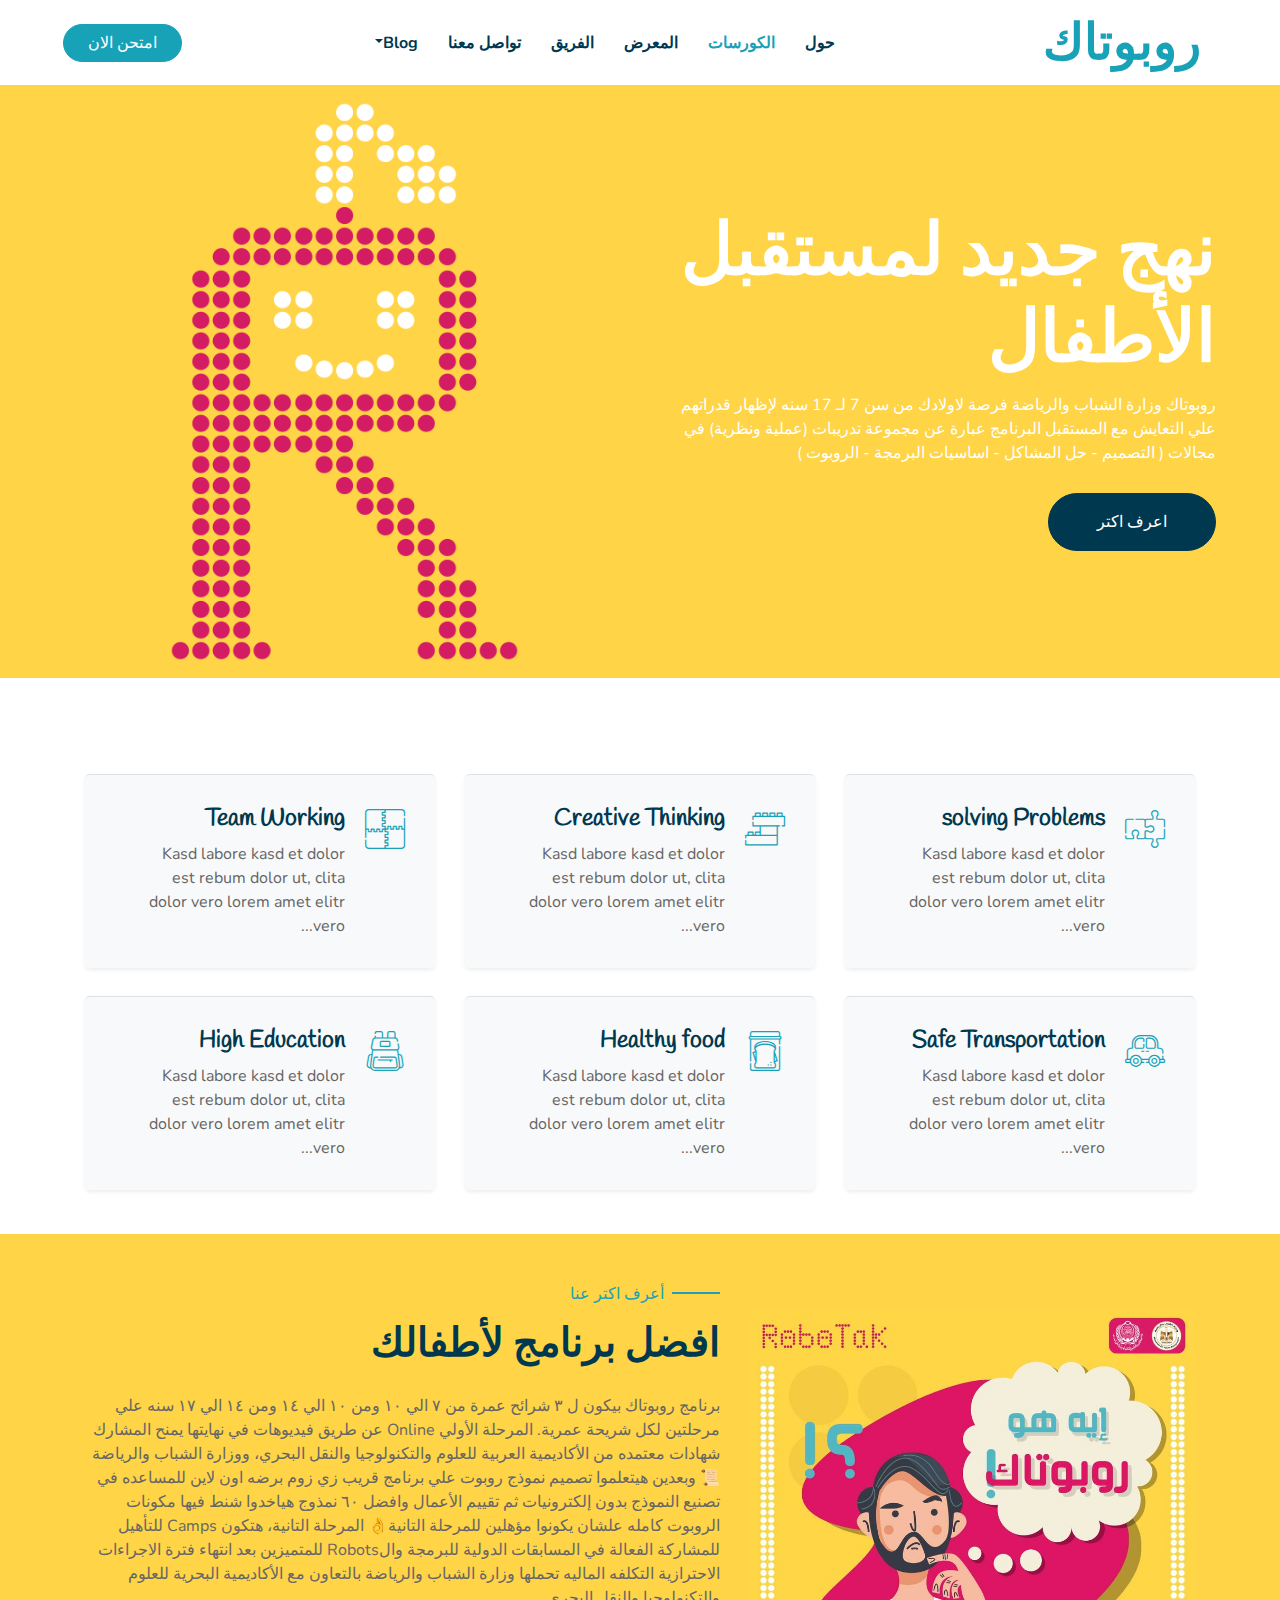
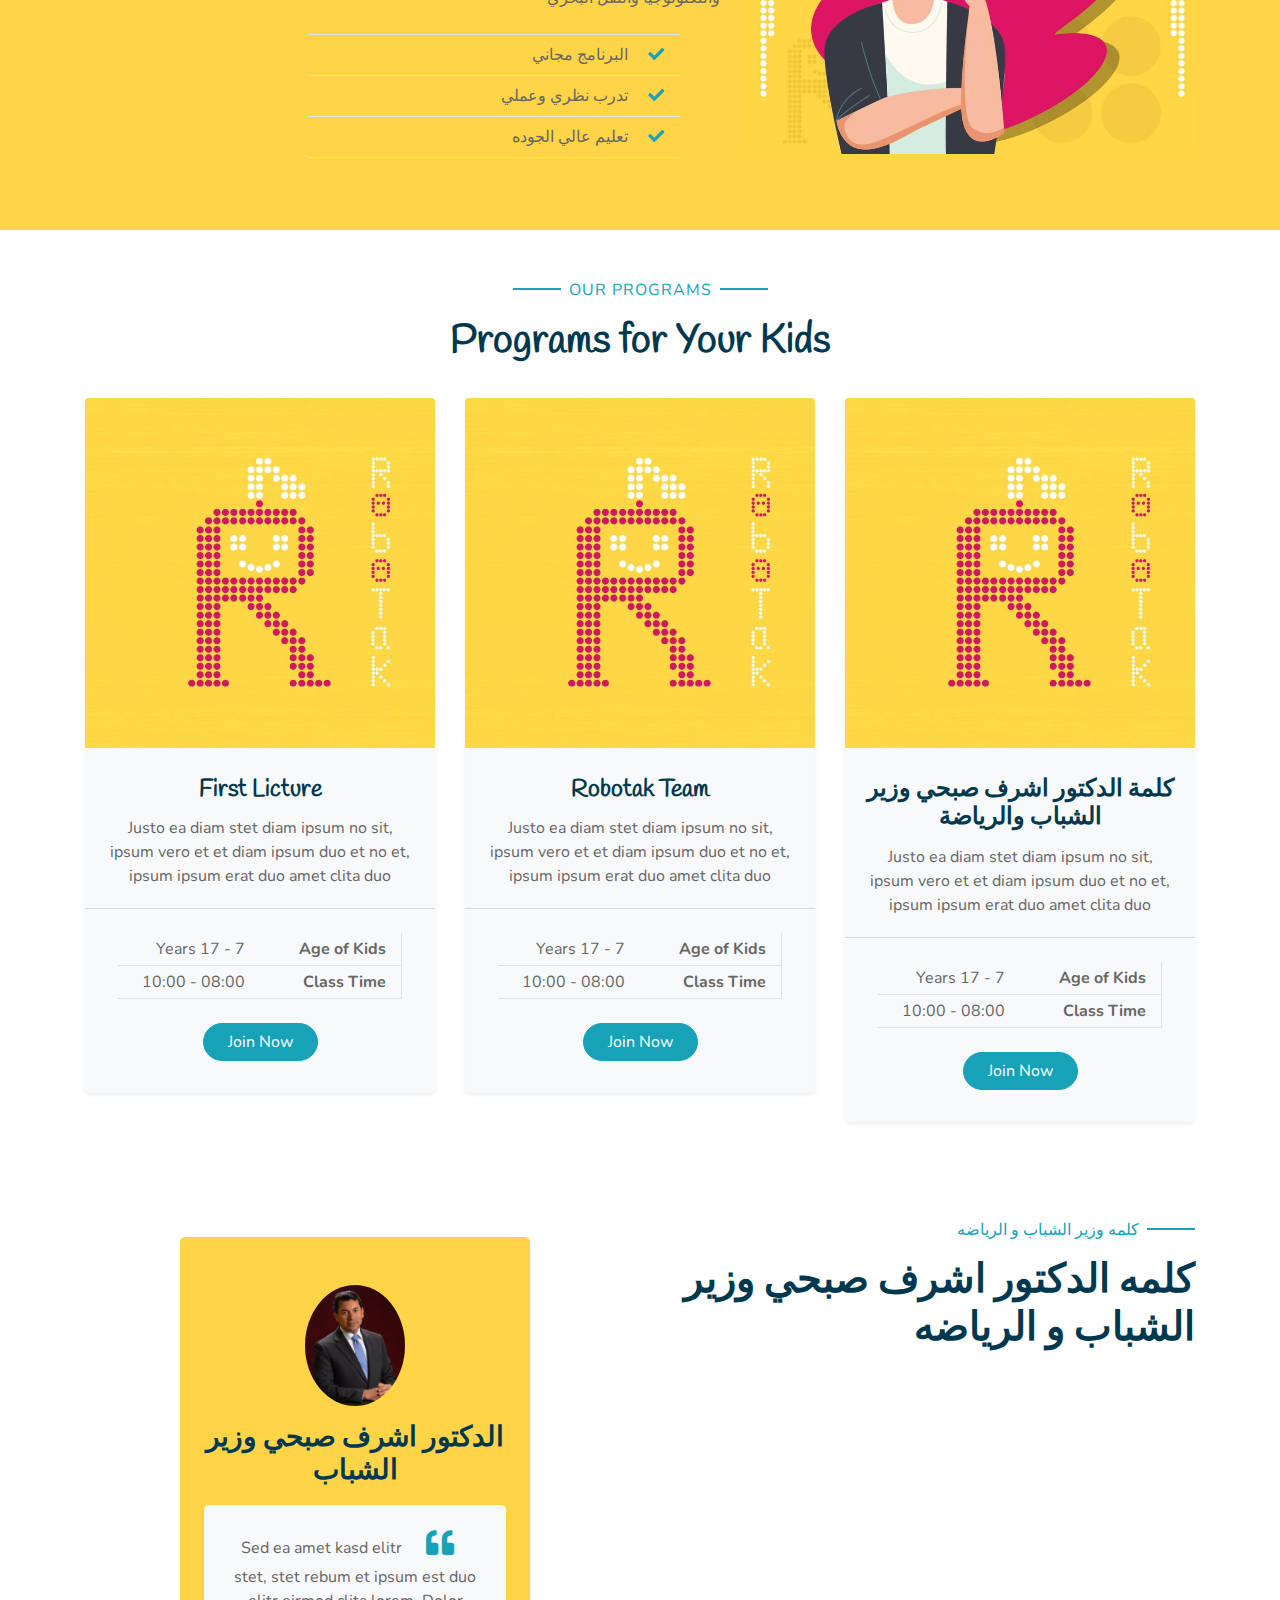
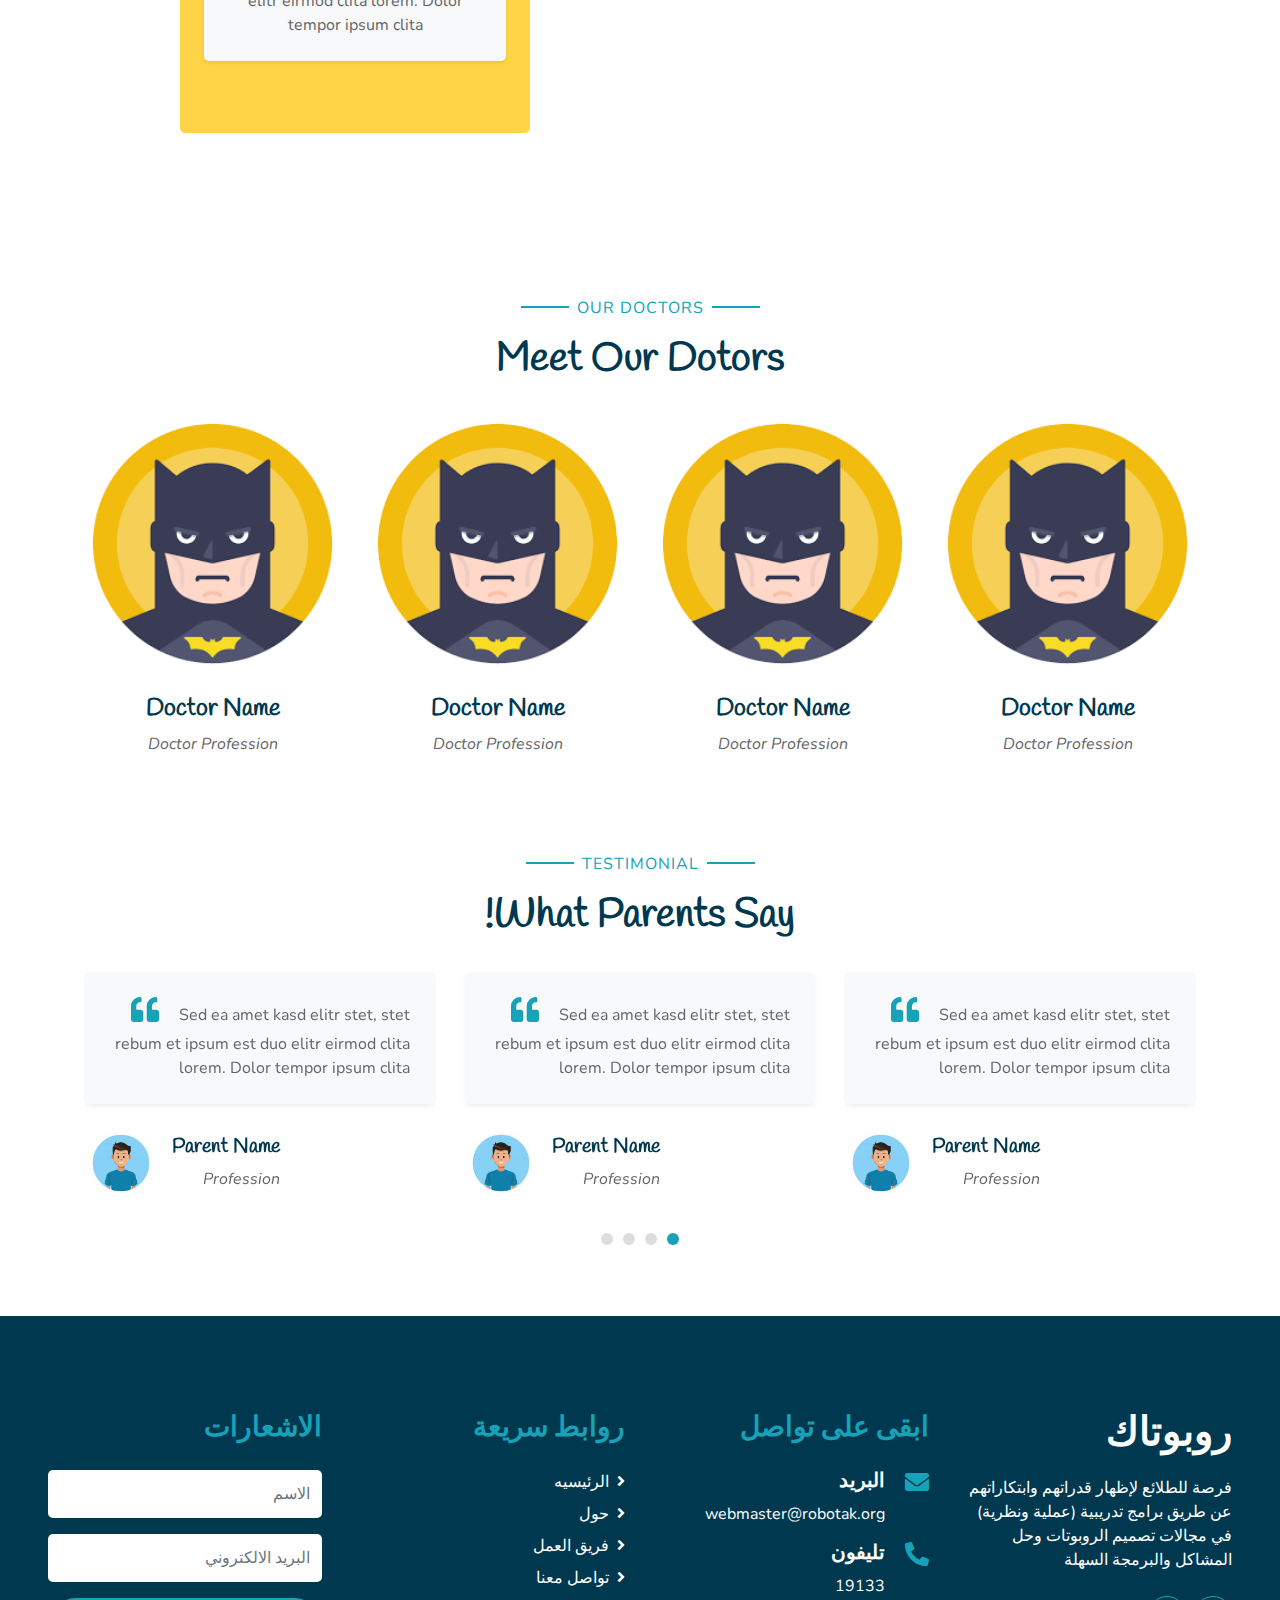
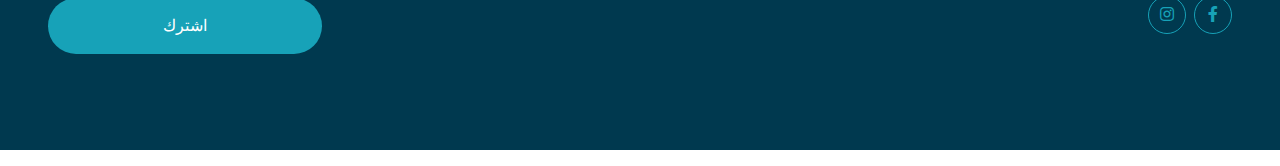
==== commit df14daed: "adding new" ====
--- a/index.html
+++ b/index.html
@@ -1,10 +1,11 @@
 <!DOCTYPE html>
-<html lang="ar" ><head>
+<html lang="ar">
+
+<head>
     <meta charset="utf-8">
     <title>Robotak - Home</title>
     <meta content="width=device-width, initial-scale=1.0" name="viewport">
-    <meta content="Free HTML Templates" name="keywords">
-    <meta content="Free HTML Templates" name="description">
+
 
     <!-- Favicon -->
     <link href="img/header.png" rel="icon">
@@ -31,13 +32,13 @@
     <!-- Navbar Start -->
     <div class="container-fluid position-relative ">
         <nav class="navbar navbar-expand-lg navbar-light py-3 py-lg-0 px-0 px-lg-5">
-            <a href="" class="navbar-brand font-weight-bold text-secondary" style="font-size: 50px;">
+            <a href="index.html" class="navbar-brand font-weight-bold text-secondary" style="font-size: 50px;">
                 <!-- <img src="img\001-letter-r.png" style="height: 80px; "> -->
                 <span class="text-primary">روبوتاك</span>
             </a>
             <button type="button" class="navbar-toggler" data-toggle="collapse" data-target="#navbarCollapse">
-                <span class="navbar-toggler-icon"></span>
-            </button>
+        <span class="navbar-toggler-icon"></span>
+    </button>
             <div class="collapse navbar-collapse justify-content-between" id="navbarCollapse">
                 <div class="navbar-nav font-weight-bold mx-auto py-0">
                     <a href="about.html" class="nav-item nav-link">حول</a>
@@ -45,27 +46,30 @@
                     <a href="gallery.html" class="nav-item nav-link">المعرض</a>
                     <a href="team.html" class="nav-item nav-link">الفريق</a>
                     <a href="contact.html" class="nav-item nav-link">تواصل معنا</a>
-
-
-                </div>
-                <a href="" class="btn btn-primary px-4">انضم الان</a>
+                    <div class="nav-item dropdown">
+                        <a href="#" class="nav-link dropdown-toggle" data-toggle="dropdown">Blog</a>
+                        <div class="dropdown-menu rounded-0 m-0">
+                            <a href="blog.html" class="dropdown-item">Blog</a>
+                            <a href="single.html" class="dropdown-item">Blog-Detail</a>
+                        </div>
+                    </div>
+                </div>
+                <a href="Exam1.html" class="btn btn-primary px-4">امتحن الان</a>
 
             </div>
         </nav>
     </div>
     <!-- Navbar End -->
-
 
     <!-- Header Start -->
     <div class="container-fluid bg-primary px-0 px-md-5 mb-5">
         <div class="row align-items-center px-3">
-            
-            
-<div class="col-lg-6 text-center text-lg-left">
-                
+
+
+            <div class="col-lg-6 text-center text-lg-left">
+
                 <h1 class="display-3 font-weight-bold text-white">نهج جديد لمستقبل الأطفال</h1>
-                <p class="text-white mb-4">روبوتاك وزارة الشباب والرياضة فرصة لاولادك من سن 7 لـ 17 سنه لإظهار قدراتهم علي التعايش مع المستقبل
-البرنامج عبارة عن مجموعة تدريبات (عملية ونظرية) في مجالات ( التصميم - حل المشاكل - اساسيات البرمجة - الروبوت )</p>
+                <p class="text-white mb-4">روبوتاك وزارة الشباب والرياضة فرصة لاولادك من سن 7 لـ 17 سنه لإظهار قدراتهم علي التعايش مع المستقبل البرنامج عبارة عن مجموعة تدريبات (عملية ونظرية) في مجالات ( التصميم - حل المشاكل - اساسيات البرمجة - الروبوت )</p>
                 <a href="" class="btn btn-secondary mt-1 py-3 px-5">اعرف اكتر</a>
             </div>
             <div class="col-lg-6 text-center text-lg-right">
@@ -74,8 +78,6 @@
         </div>
     </div>
     <!-- Header End -->
-
-
 
     <!-- Facilities Start -->
     <div class="container-fluid pt-5">
@@ -139,7 +141,6 @@
         </div>
     </div>
     <!-- Facilities Start -->
-
 
     <!-- About Start -->
     <div class="container-fluid py-5 about">
@@ -151,12 +152,12 @@
                 <div class="col-lg-7">
                     <p class="section-title pr-5 "><span class="pr-2 cpt">أعرف اكتر عنا</span></p>
                     <h1 class="mb-4">افضل برنامج لأطفالك</h1>
-                    <p >برنامج روبوتاك بيكون ل ٣ شرائح عمرة من ٧ الي ١٠ ومن ١٠ الي ١٤ ومن ١٤ الي ١٧ سنه علي مرحلتين لكل شريحة عمرية.
-المرحلة الأولي Online عن طريق فيديوهات في نهايتها يمنح المشارك شهادات معتمده من الأكاديمية العربية للعلوم والتكنولوجيا والنقل البحري، ووزارة الشباب والرياضة 📜 وبعدين  هيتعلموا تصميم نموذج روبوت علي برنامج قريب زي زوم برضه اون لاين للمساعده في تصنيع النموذج بدون إلكترونيات ثم تقييم الأعمال وافضل ٦٠ نمذوج هياخدوا شنط فيها مكونات الروبوت كامله علشان يكونوا مؤهلين للمرحلة التانية👌
-المرحلة التانية، هتكون Camps للتأهيل للمشاركة الفعالة في المسابقات الدولية للبرمجة والRobots للمتميزين بعد انتهاء فترة الاجراءات الاحترازية
-التكلفه الماليه تحملها وزارة الشباب والرياضة بالتعاون مع الأكاديمية البحرية للعلوم والتكنولوجيا والنقل البحري                    </p>
+                    <p>برنامج روبوتاك بيكون ل ٣ شرائح عمرة من ٧ الي ١٠ ومن ١٠ الي ١٤ ومن ١٤ الي ١٧ سنه علي مرحلتين لكل شريحة عمرية. المرحلة الأولي Online عن طريق فيديوهات في نهايتها يمنح المشارك شهادات معتمده من الأكاديمية العربية للعلوم والتكنولوجيا والنقل
+                        البحري، ووزارة الشباب والرياضة 📜 وبعدين هيتعلموا تصميم نموذج روبوت علي برنامج قريب زي زوم برضه اون لاين للمساعده في تصنيع النموذج بدون إلكترونيات ثم تقييم الأعمال وافضل ٦٠ نمذوج هياخدوا شنط فيها مكونات الروبوت كامله علشان يكونوا
+                        مؤهلين للمرحلة التانية👌 المرحلة التانية، هتكون Camps للتأهيل للمشاركة الفعالة في المسابقات الدولية للبرمجة والRobots للمتميزين بعد انتهاء فترة الاجراءات الاحترازية التكلفه الماليه تحملها وزارة الشباب والرياضة بالتعاون مع الأكاديمية
+                        البحرية للعلوم والتكنولوجيا والنقل البحري </p>
                     <div class="row pt-2 pb-4">
-                        
+
                         <div class="col-6 col-md-8">
                             <ul class="list-inline m-0">
                                 <li class="py-2 border-top border-bottom"><i class="fa fa-check text-primary mr-3"></i>البرنامج مجاني</li>
@@ -166,12 +167,11 @@
                         </div>
                     </div>
                 </div>
-                
-            </div>
-        </div>
-    </div>
-<!-- About End -->
-
+
+            </div>
+        </div>
+    </div>
+    <!-- About End -->
 
     <!-- Class Start -->
     <div class="container-fluid pt-5">
@@ -252,56 +252,34 @@
     </div>
     <!-- Class End -->
 
-
     <!-- Registration Start -->
-    <div class="container-fluid py-5 about">
+    <div class="container-fluid py-5">
         <div class="container">
             <div class="row align-items-center">
                 <div class="col-lg-7 mb-5 mb-lg-0">
-                    <p class="section-title pr-5"><span class="pr-2 cpt">Book A Program</span></p>
-                    <h1 class="mb-4">Book A Program For Your Kid</h1>
-                    <p>Invidunt lorem justo sanctus clita. Erat lorem labore ea, justo dolor lorem ipsum ut sed eos, ipsum et dolor kasd sit ea justo. Erat justo sed sed diam. Ea et erat ut sed diam sea ipsum est dolor
-                    </p>
-                    <ul class="list-inline m-0">
-                        <li class="py-2"><i class="fa fa-check text-success mr-3"></i>Labore eos amet dolor amet diam</li>
-                        <li class="py-2"><i class="fa fa-check text-success mr-3"></i>Etsea et sit dolor amet ipsum</li>
-                        <li class="py-2"><i class="fa fa-check text-success mr-3"></i>Diam dolor diam elitripsum vero.</li>
-                    </ul>
-                    <a href="" class="btn btn-primary mt-4 py-2 px-4">Book Now</a>
-                </div>
-                <div class="col-lg-5">
+                    <p class="section-title pr-5"><span class="pr-2">كلمه وزير الشباب و الرياضه</span></p>
+                    <h1 class="mb-4"> كلمه الدكتور اشرف صبحي وزير الشباب و الرياضه </h1>
+                    <iframe width="600" height="415" src="https://www.youtube.com/embed/14YaxwCvQek" frameborder="0" allow="accelerometer; autoplay; clipboard-write; encrypted-media; gyroscope; picture-in-picture" allowfullscreen></iframe>
+
+                </div>
+                <div class="col-lg-4">
                     <div class="card border-0">
-                        <div class="card-header bg-secondary text-center p-4">
-                            <h1 class="text-white m-0">Register</h1>
-                        </div>
-                        <div class="card-body rounded-bottom bg-primary p-5">
-                            <form>
-                                <div class="form-group">
-                                    <input type="text" class="form-control border-0 p-4" placeholder="Your Name" required="required" />
-                                </div>
-                                <div class="form-group">
-                                    <input type="email" class="form-control border-0 p-4" placeholder="Your Email" required="required" />
-                                </div>
-                                <div class="form-group">
-                                    <select class="custom-select border-0 px-4" style="height: 47px;">
-                                        <option selected>Select A Age</option>
-                                        <option value="1">7-13</option>
-                                        <option value="2">14-17</option>
-                
-                                    </select>
-                                </div>
-                                <div>
-                                    <button class="btn btn-secondary btn-block border-0 py-3" type="submit">Register Now</button>
-                                </div>
-                            </form>
-                        </div>
+                        <!-- Author Bio -->
+                        <div class="d-flex flex-column text-center bg-primary rounded mb-5 py-5 px-4">
+                            <img src="img/user.jpg" class="img-fluid rounded-circle mx-auto mb-3" style="width: 100px;">
+                            <h3 class="text-secondary mb-3">الدكتور اشرف صبحي وزير الشباب </h3>
+                            <div class="bg-light shadow-sm rounded mb-4 p-4">
+                                <h3 class="fas fa-quote-left text-primary mr-3"></h3>
+                                Sed ea amet kasd elitr stet, stet rebum et ipsum est duo elitr eirmod clita lorem. Dolor tempor ipsum clita
+                            </div>
+                        </div>
+
                     </div>
                 </div>
             </div>
         </div>
     </div>
     <!-- Registration End -->
-
 
     <!-- Team Start -->
     <div class="container-fluid pt-5">
@@ -364,7 +342,6 @@
     </div>
     <!-- Team End -->
 
-
     <!-- Testimonial Start -->
     <div class="container-fluid py-5">
         <div class="container p-0">
@@ -429,9 +406,6 @@
         </div>
     </div>
     <!-- Testimonial End -->
-
-
-    
 
     <!-- Footer Start -->
     <div class="container-fluid bg-secondary text-white mt-5 py-5 px-sm-3 px-md-5">
@@ -490,9 +464,9 @@
     </div>
     <!-- Footer End -->
 
-
     <!-- Back to Top -->
     <a href="#" class="btn btn-primary p-3 back-to-top"><i class="fa fa-angle-double-up"></i></a>
+
 
 
     <!-- JavaScript Libraries -->
@@ -511,4 +485,4 @@
     <script src="js/main.js"></script>
 </body>
 
-</html>
+</html>--- a/css/style.css
+++ b/css/style.css
@@ -56,10 +56,11 @@
 .container-fluid.py-5.about {
     background: #ffd446;
 }
-span.pr-2.cpt{
+
+span.pr-2.cpt {
     background: #ffd446;
-
-}
+}
+
 article,
 aside,
 figcaption,
@@ -72,9 +73,12 @@
 section {
     display: block;
 }
-.container-fluid.position-relative {
+
+
+/*.container-fluid.position-relative {
     background: #ffd446;
 }
+*/
 
 body {
     margin: 0;
@@ -86,13 +90,14 @@
     text-align: right;
     background-color: #fff;
 }
+
+
 /* width */
+
 ::-webkit-scrollbar {
-  width: 0px;
-}
-.container-fluid.position-relative {
-    background: #ffd446;
-}
+    width: 0px;
+}
+
 [tabindex="-1"]:focus:not(:focus-visible) {
     outline: 0 !important;
 }
@@ -673,7 +678,7 @@
     .container,
     .container-sm,
     .container-md {
-        max-width: 720px;
+       max-width: 7 20px;
     }
 }
 
@@ -9891,7 +9896,7 @@
 }
 
 .text-primary {
-     margin-left: 20px;
+    margin-left: 20px;
     color: #17a2b8 !important;
 }
 
@@ -10142,7 +10147,7 @@
 
 .navbar-light .navbar-nav .nav-link {
     padding: 30px 15px;
-    color: white;
+    color: #00394f;
     outline: none;
 }
 
@@ -10239,4 +10244,4 @@
     margin: 0;
     padding: 0;
     list-style-type: none;
-}
+}